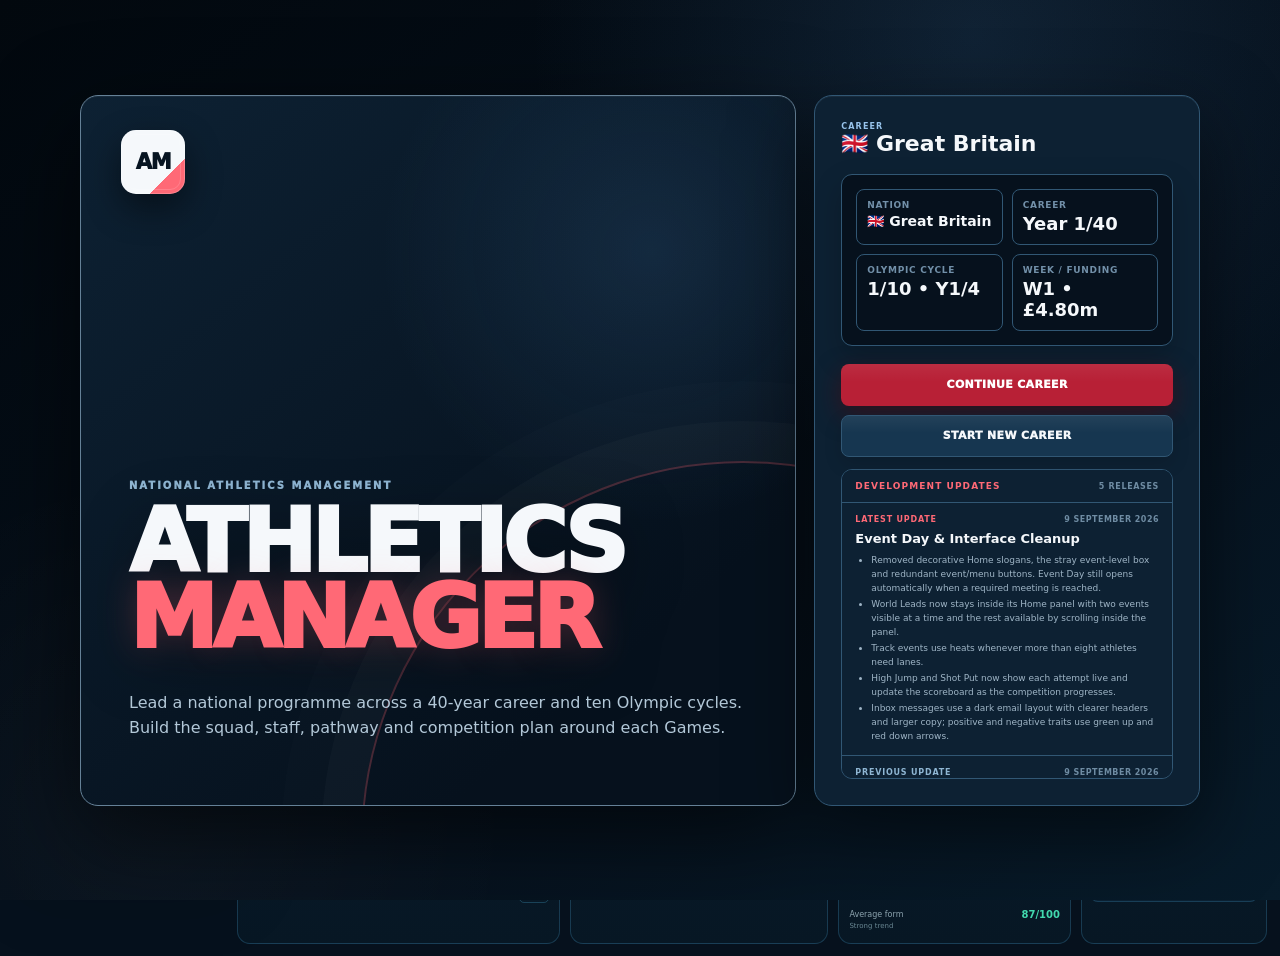
==== index.html @ cb7bca75 "Polish field events and modernise Summit Event Day" ====
<!doctype html>
<html lang="en">
<head>
<meta charset="utf-8">
<meta name="viewport" content="width=device-width,initial-scale=1,viewport-fit=cover">
<meta name="theme-color" content="#06111d">
<title>Athletics Manager</title>
<meta name="application-name" content="Athletics Manager">
<meta name="apple-mobile-web-app-title" content="Athletics Manager">
<meta name="description" content="Athletics Manager — lead a national athletics programme across a 40-year career and ten Olympic cycles.">
<link rel="stylesheet" href="styles/game.css?v=20260908-architecture2">
<link rel="stylesheet" href="styles/event-2d.css?v=20260908-sprint10">
<link rel="stylesheet" href="styles/event-2d-refinement.css?v=20260909-refine1">
<link rel="stylesheet" href="styles/polish.css?v=20260909-polish1">
<link rel="stylesheet" href="styles/premium-profiles.css?v=20260909-premium-profile1">
<link rel="stylesheet" href="styles/athlete-profile-flow-fix.css?v=20260909-athlete-flow2">
<link rel="stylesheet" href="styles/template-scenes.css?v=20260909-template-scenes1">
<link rel="stylesheet" href="styles/flow-stability-batch.css?v=20260909-flow-stability1">
<link rel="stylesheet" href="styles/live-event-cleanup.css?v=20260909-cleanup2">
<link rel="stylesheet" href="styles/pretest-polish.css?v=20260909-pretest1">
<link rel="stylesheet" href="styles/pretest-feedback.css?v=20260909-pretest1">
<link rel="stylesheet" href="styles/event-day-reliability.css?v=20260909-reliability1">
<link rel="stylesheet" href="styles/consolidation-v3.css?v=20260909-consolidation3">
</head>
<body>
<div id="startup" class="startup">
  <div class="menu-wrap">
    <section class="menu-hero"><div class="brand-mark">AM</div><div class="menu-kicker">National Athletics Management</div><div class="menu-title">ATHLETICS <span>MANAGER</span></div><p class="menu-desc">Lead a national programme across a 40-year career and ten Olympic cycles. Build the squad, staff, pathway and competition plan around each Games.</p></section>
    <aside class="menu-side"><div><div class="page-kicker">Career</div><h2 id="careerTitle">Choose a Nation</h2><div id="saveCard" class="save-card"></div></div><div><div class="menu-actions"><button id="continueBtn" class="btn primary">CONTINUE CAREER</button><button id="newBtn" class="btn secondary">START NEW CAREER</button></div><div id="latestUpdatePanel" class="latest-update"></div></div></aside>
  </div>
</div>
<div id="nationModal" class="nation-modal hidden">
 <div class="nation-dialog">
  <div class="nation-head"><div class="page-kicker">New Career</div><h2>Choose Your Nation</h2><p>Each nation begins with its own athletics culture, resources and board pressure. You can reshape that identity over a long career; your first contract covers one four-year Olympic cycle.</p></div>
  <div id="nationGrid" class="nation-grid"></div>
  <div class="nation-actions"><div id="nationSelected" class="nation-selected">Select a national programme to continue.</div><button id="beginCareerBtn" class="btn primary" disabled>REVIEW JOB OFFER</button><button id="cancelNationBtn" class="btn ghost">CANCEL</button></div>
 </div>
</div>
<aside class="rail"><div class="rail-brand"><small id="railNation">National Programme</small><strong>ATHLETICS<br>MANAGER</strong></div><nav class="rail-nav" id="railNav"><button data-view="home" class="on">Home <span id="homeBadge"></span></button><button data-view="inbox">Inbox <span id="mailBadge" class="badge hidden">0</span></button><button data-view="squad">Squad</button><button data-view="pool">National Pool</button><button data-view="calendar">Calendar</button><button data-view="training">Training</button><button data-view="scouting">Scouting</button><button data-view="league">Summit Series</button><button data-view="rankings">Rankings</button><button data-view="olympics">Qualification</button><button id="myProfileShortcut" type="button">My Profile</button><button data-view="staff">Staff</button><button data-view="finance">Finance</button><button data-view="news">World News <span id="newsBadge" class="badge hidden">0</span></button></nav><div class="rail-spacer"></div><button id="menuBtn" class="rail-menu">MAIN MENU</button></aside>
<main class="main"><header class="topbar"><div><div id="pageKicker" class="page-kicker">National Programme</div><div id="pageTitle" class="page-title">Performance Centre</div></div><div class="top-right"><span class="pill"><span class="save-dot"></span>AUTOSAVED</span><span id="yearPill" class="pill">YEAR 1</span><span id="weekPill" class="pill">WEEK 1</span><button id="advanceTop" class="btn primary">ADVANCE WEEK</button></div></header><div class="people-finder" id="peopleFinder"><label><input id="peopleSearch" type="search" placeholder="Search athletes, coaches or your profile…" aria-label="Search people" aria-controls="peopleResults" aria-expanded="false" autocomplete="off"></label><div id="peopleResults" class="people-results" hidden aria-label="People search results"></div></div><div class="content"><section id="home" class="view on"></section><section id="squad" class="view"></section><section id="pool" class="view"></section><section id="league" class="view"></section><section id="inbox" class="view"></section><section id="news" class="view"></section><section id="calendar" class="view"></section><section id="training" class="view"></section><section id="activities" class="view"></section><section id="scouting" class="view"></section><section id="staff" class="view"></section><section id="finance" class="view"></section><section id="competition" class="view"></section><section id="rankings" class="view"></section><section id="olympics" class="view"></section></div></main>
<nav class="bottom-nav" id="bottomNav"><button data-view="home" class="on">HOME</button><button data-view="inbox">INBOX</button><button data-view="squad">SQUAD</button><button data-view="calendar">CALENDAR</button><button id="mobileMoreBtn" type="button" aria-expanded="false" aria-controls="mobileNavDrawer">MORE</button></nav><div id="mobileNavDrawer" class="mobile-nav-drawer" hidden><div class="mobile-nav-sheet"><div class="mobile-nav-head"><div><small>ATHLETICS MANAGER</small><strong>More</strong></div><button id="mobileNavClose" type="button" aria-label="Close menu">×</button></div><div class="mobile-nav-grid"><button data-mobile-view="pool">National Pool</button><button data-mobile-view="training">Training</button><button data-mobile-view="scouting">Scouting</button><button data-mobile-view="league">Summit Series</button><button data-mobile-view="rankings">Rankings</button><button data-mobile-view="olympics">Qualification</button><button id="mobileMyProfile" type="button">My Profile</button><button data-mobile-view="staff">Staff</button><button data-mobile-view="finance">Finance</button><button data-mobile-view="news">World News</button></div><button id="mobileMainMenu" class="mobile-main-menu" type="button">MAIN MENU</button></div></div>
<div id="toast" class="toast"></div><dialog id="firstDay" aria-label="Your first day as Performance Director"></dialog><dialog id="homeReport" aria-labelledby="homeReportTitle"></dialog><dialog id="athleteProfile" aria-labelledby="profileName"></dialog><dialog id="managementProfile" aria-labelledby="managementName"></dialog>
<script src="scripts/game.js?v=20260908-architecture2"></script>
<script src="scripts/event-2d.js?v=20260908-sprint10"></script>
<script src="scripts/sprint-expansion.js?v=20260908-update10"></script>
<script src="scripts/event-2d-refinement.js?v=20260909-refine1"></script>
<script src="scripts/endurance-expansion.js?v=20260909-update11"></script>
<script src="scripts/endurance-race-refinement.js?v=20260909-endurance-race1"></script>
<script src="scripts/track-race-overhaul-v3.js?v=20260909-track-overhaul3"></script>
<script src="scripts/track-race-overhaul-v4.js?v=20260909-track-overhaul4"></script>
<script src="scripts/event-ai-realism.js?v=20260909-event-ai1"></script>
<script src="scripts/event-ai-display.js?v=20260909-event-ai-display1"></script>
<script src="scripts/universal-live-scoreboard-v3.js?v=20260909-universal-score3"></script>
<script src="scripts/polish.js?v=20260909-polish1"></script>
<script src="scripts/first-15-refinement.js?v=20260909-first15r1"></script>
<script src="scripts/squad-screen-tidy.js?v=20260909-squad-tidy3"></script>
<script src="scripts/update-panel-tidy.js?v=20260909-five-releases"></script>
<script src="scripts/scoreboard-instance-ownership.js?v=20260909-scoreboard-owner2"></script>
<script src="scripts/update-panel-ordering.js?v=20260909-event-audit1"></script>
<script src="scripts/premium-profiles.js?v=20260909-premium-profile1"></script>
<script src="scripts/athlete-profile-flow-fix.js?v=20260909-athlete-flow4"></script>
<script src="scripts/template-scenes.js?v=20260909-template-scenes1"></script>
<script src="scripts/flow-stability-batch.js?v=20260909-flow-stability1"></script>
<script src="scripts/ui-cleanup.js?v=20260909-cleanup2"></script>
<script src="scripts/track-event-repair.js?v=20260909-cleanup2"></script>
<script src="scripts/feedback-config.js?v=20260909-pretest1"></script>
<script src="scripts/pretest-editorial.js?v=20260909-pretest1"></script>
<script src="scripts/pretest-feedback.js?v=20260909-pretest1"></script>
<script src="scripts/selection-summit-reliability.js?v=20260909-reliability2"></script>
<script src="scripts/summit-event-unified.js?v=20260909-consolidation4"></script>
<script src="scripts/qualification-compact-v2.js?v=20260909-consolidation3"></script>
<script src="scripts/event-flow-v3.js?v=20260909-consolidation3"></script>
<script src="scripts/field-dot-playback.js?v=20260909-consolidation4"></script>
<script src="scripts/field-scoreboard-authority.js?v=20260909-consolidation4"></script>
<script src="scripts/progression-selection-hotfix.js?v=20260909-hotfix1"></script>
</body></html>
---- styles/game.css ----
:root{--bg:#06111d;--bg2:#081927;--rail:#050d16;--panel:#0d2133;--panel2:#102a41;--panel3:#163650;--line:#244059;--line2:#315774;--text:#f5f8fb;--muted:#8da6bb;--blue:#44aaff;--red:#ef3340;--green:#35c58a;--amber:#f2bd4b;--danger:#ef6d75;--r:10px;--shadow:0 12px 30px #0004}
*{box-sizing:border-box}html,body{margin:0;min-height:100%;background:radial-gradient(circle at 84% -10%,#1e6ca933,transparent 33%),linear-gradient(145deg,#050e17,#071725 55%,#081c2d);color:var(--text);font-family:Inter,ui-sans-serif,system-ui,-apple-system,BlinkMacSystemFont,"Segoe UI",sans-serif}button,select{font:inherit}.hidden{display:none!important}.view{display:none}.view.on{display:block}.muted{color:var(--muted)}.mono{font-variant-numeric:tabular-nums}.click{cursor:pointer}
/* startup */
.startup{position:fixed;inset:0;z-index:300;display:grid;place-items:center;padding:22px;background:radial-gradient(circle at 80% 0,#2187c92f,transparent 34%),radial-gradient(circle at 10% 100%,#ef33401e,transparent 30%),linear-gradient(145deg,#030a11,#071523 58%,#0a2236);overflow:auto}.startup.hidden{display:none}.menu-wrap{width:min(1120px,100%);display:grid;grid-template-columns:1.3fr .7fr;gap:18px}.menu-hero,.menu-side{border:1px solid #ffffff15;border-radius:18px;box-shadow:0 30px 80px #0008}.menu-hero{min-height:600px;padding:48px;display:flex;flex-direction:column;justify-content:flex-end;position:relative;overflow:hidden;background:linear-gradient(140deg,#0d2b46e8,#071522f5),repeating-linear-gradient(90deg,transparent 0 84px,#ffffff06 85px 86px)}.menu-hero:after{content:"";position:absolute;width:760px;height:760px;border:2px solid #ef33403f;border-radius:50%;right:-330px;bottom:-420px;box-shadow:0 0 0 40px #ffffff07,0 0 0 80px #ffffff04}.brand-mark{position:absolute;top:34px;left:40px;width:64px;height:64px;border-radius:15px;background:linear-gradient(135deg,#f5f8fb 0 72%,#ef3340 72% 100%);color:#071421;display:grid;place-items:center;font-weight:1000;font-size:21px;letter-spacing:-.06em;box-shadow:0 10px 30px #0005,0 0 0 1px #ffffff26 inset}.menu-kicker{position:relative;z-index:1;font-size:10px;letter-spacing:.2em;text-transform:uppercase;font-weight:950;color:#8fb6d3}.menu-title{position:relative;z-index:1;font-size:clamp(50px,7vw,88px);line-height:.86;letter-spacing:-.05em;font-weight:1000;margin:13px 0 18px;max-width:700px}.menu-title span{color:var(--red)}.menu-desc{position:relative;z-index:1;max-width:650px;color:#b3c8d8;line-height:1.6;font-size:16px}.menu-side{background:linear-gradient(180deg,#10283e,#081927);padding:26px;display:flex;flex-direction:column;justify-content:space-between}.menu-side h2{margin:0;font-size:22px}.save-card{margin:18px 0;border:1px solid var(--line);border-radius:11px;background:#071723;padding:14px}.save-grid{display:grid;grid-template-columns:repeat(2,1fr);gap:9px}.save-stat{background:#0b2031;border:1px solid #1c384f;border-radius:8px;padding:10px}.save-stat small{display:block;color:#7290a9;font-size:9px;text-transform:uppercase;letter-spacing:.08em;font-weight:900}.save-stat strong{font-size:18px;display:block;margin-top:3px}.menu-actions{display:grid;gap:9px}.latest-update{margin-top:12px;border:1px solid #2a4963;border-radius:11px;background:linear-gradient(180deg,#0b2031,#071723);padding:0;max-height:310px;overflow:auto}.latest-update::-webkit-scrollbar{width:6px}.latest-update::-webkit-scrollbar-thumb{background:#315774;border-radius:99px}.update-panel-title{position:sticky;top:0;z-index:2;display:flex;align-items:center;justify-content:space-between;gap:10px;padding:11px 13px;background:#0b2031f5;border-bottom:1px solid #244059;backdrop-filter:blur(10px)}.update-panel-title strong{font-size:9px;letter-spacing:.12em;text-transform:uppercase;color:#7bc7ff}.update-panel-title span{font-size:8px;color:#6f8ca3;font-weight:900;text-transform:uppercase;letter-spacing:.08em}.update-entry{padding:12px 13px;border-bottom:1px solid #1c384f}.update-entry:last-child{border-bottom:0}.latest-update-head{display:flex;align-items:center;justify-content:space-between;gap:10px;margin-bottom:7px}.latest-update-head strong{font-size:8px;letter-spacing:.1em;text-transform:uppercase;color:#8fb6d3}.latest-update-head span{font-size:8px;color:#6f8ca3;font-weight:900;text-transform:uppercase;letter-spacing:.06em}.update-entry.latest{background:linear-gradient(180deg,#102b41,#0a1e2e)}.update-entry.latest .latest-update-head strong{color:#7bc7ff}.update-entry h3{font-size:13px;margin:0 0 7px;line-height:1.25}.update-entry ul{margin:0;padding-left:16px;color:#9fb5c6;font-size:9px;line-height:1.55}.update-entry li+li{margin-top:2px}.menu-foot{font-size:9px;letter-spacing:.14em;text-transform:uppercase;color:#67869f;margin-top:15px}

/* nation selection */
.nation-modal{position:fixed;inset:0;z-index:420;display:grid;place-items:center;padding:18px;background:#020912e8;backdrop-filter:blur(14px)}.nation-modal.hidden{display:none}.nation-dialog{width:min(920px,100%);max-height:min(760px,calc(100vh - 28px));overflow:auto;border:1px solid #2a4963;border-radius:16px;background:linear-gradient(180deg,#10283e,#081927);box-shadow:0 30px 90px #000b}.nation-head{padding:20px 22px 15px;border-bottom:1px solid var(--line)}.nation-head .page-kicker{color:#6cb9f0}.nation-head h2{margin:5px 0 5px;font-size:28px}.nation-head p{margin:0;color:#91aabd;font-size:11px;line-height:1.5}.nation-grid{display:grid;grid-template-columns:repeat(2,1fr);gap:9px;padding:14px}.nation-card{position:relative;border:1px solid #28475f;background:#0a1e2e;color:#eef6fb;border-radius:11px;padding:15px;text-align:left;cursor:pointer;min-height:150px}.nation-card:hover{background:#102b41;border-color:#3c7196}.nation-card.on{background:#123b58;border-color:#5bb7f3;box-shadow:inset 0 0 0 1px #5bb7f366}.nation-card .flag{font-size:27px}.nation-card h3{margin:7px 0 3px;font-size:17px}.nation-card p{margin:0;color:#8fa9bc;font-size:9px;line-height:1.5}.nation-card .nation-meta{display:flex;gap:6px;flex-wrap:wrap;margin-top:10px}.nation-card .nation-meta span{border:1px solid #2b4b65;background:#071824;border-radius:5px;padding:4px 6px;color:#9cb5c7;font-size:7px;font-weight:900;letter-spacing:.06em;text-transform:uppercase}.nation-card.on:after{content:'SELECTED';position:absolute;right:12px;top:12px;color:#8dd3ff;font-size:7px;font-weight:1000;letter-spacing:.1em}.nation-actions{padding:0 14px 14px;display:grid;grid-template-columns:1fr auto;gap:8px}.nation-selected{display:flex;align-items:center;padding:0 10px;color:#89a5b9;font-size:9px}.nation-selected strong{color:#fff;margin-left:5px}.nation-actions .btn{min-width:180px}@media(max-width:620px){.nation-dialog{max-height:calc(100vh - 14px)}.nation-grid{grid-template-columns:1fr}.nation-card{min-height:126px}.nation-actions{grid-template-columns:1fr}.nation-actions .btn{width:100%}.nation-selected{min-height:34px;padding:0 2px}}

/* shell */
.rail{position:fixed;inset:0 auto 0 0;width:224px;background:linear-gradient(180deg,#040c14,#071522);border-right:1px solid #1b3247;z-index:90;padding:max(18px,env(safe-area-inset-top)) 12px 14px;display:flex;flex-direction:column}.rail-brand{padding:8px 10px 18px}.rail-brand small{display:block;color:#67849d;font-size:9px;letter-spacing:.16em;text-transform:uppercase;font-weight:900}.rail-brand strong{display:block;font-size:19px;line-height:1.05;margin-top:4px}.rail-nav{display:grid;gap:3px;overflow:auto}.rail-nav button{border:0;background:transparent;color:#8ba4b9;min-height:42px;border-radius:8px;padding:0 12px;text-align:left;font-size:12px;font-weight:850;cursor:pointer;display:flex;align-items:center;justify-content:space-between}.rail-nav button:hover{background:#ffffff08;color:#fff}.rail-nav button.on{background:#153653;color:#fff;box-shadow:inset 3px 0 0 var(--blue)}.badge{min-width:20px;height:20px;border-radius:7px;background:var(--red);display:grid;place-items:center;padding:0 5px;font-size:9px;color:#fff}.rail-spacer{flex:1}.rail-menu{border:1px solid var(--line);background:#0d2235;color:#dce8f3;border-radius:8px;min-height:40px;font-size:10px;font-weight:900;cursor:pointer}.main{margin-left:224px;min-height:100vh}.topbar{height:62px;position:sticky;top:0;z-index:70;background:#071420e9;backdrop-filter:blur(16px);border-bottom:1px solid #1b3449;display:flex;align-items:center;justify-content:space-between;padding:0 20px}.page-kicker{font-size:8px;letter-spacing:.14em;text-transform:uppercase;color:#66849d;font-weight:900}.page-title{font-size:20px;font-weight:950;margin-top:3px}.top-right{display:flex;align-items:center;gap:6px}.pill{border:1px solid var(--line);background:#0c2031;color:#a9c0d2;border-radius:7px;padding:6px 9px;font-size:9px;font-weight:900}.pill.live{background:#341b24;border-color:#62303b;color:#ffdae0}.save-dot{display:inline-block;width:7px;height:7px;border-radius:50%;background:var(--green);margin-right:5px}.content{width:min(1380px,calc(100% - 26px));margin:0 auto;padding:14px 0 38px}
/* components */
.panel{background:linear-gradient(180deg,#10263a,#0b1d2c);border:1px solid #213b52;border-radius:var(--r);overflow:hidden;box-shadow:0 9px 24px #0002}.panel-h{min-height:42px;padding:0 13px;display:flex;align-items:center;justify-content:space-between;border-bottom:1px solid var(--line);background:#0c2031}.panel-h strong{font-size:10px;letter-spacing:.1em;text-transform:uppercase}.panel-h span{font-size:9px;color:var(--muted);font-weight:900}.panel-body{padding:13px}.btn{border:0;border-radius:8px;min-height:42px;padding:0 15px;color:white;font-size:11px;font-weight:950;letter-spacing:.03em;cursor:pointer}.btn:disabled{opacity:.35;cursor:not-allowed}.btn.primary{background:linear-gradient(180deg,#f04b57,#d92232)}.btn.secondary{background:#17466f;border:1px solid #2b6594}.btn.ghost{background:#12293c;border:1px solid var(--line);color:#bfd0de}.btn.good{background:#176542;border:1px solid #2b9166}.btn.warn{background:#654819;border:1px solid #8a6727}.btn.danger{background:#4a222b;border:1px solid #72323d}.status{display:inline-flex;align-items:center;border-radius:6px;padding:5px 8px;font-size:8px;letter-spacing:.09em;text-transform:uppercase;font-weight:950;background:#16324a;color:#aac7dc}.status.good{background:#153b2c;color:#8fe1b9}.status.warn{background:#4b3a19;color:#f5d585}.status.live{background:#51202a;color:#ffd8dd}.status.bad{background:#4d2025;color:#ffb3bb}.section-head{display:flex;align-items:end;justify-content:space-between;gap:10px;margin:2px 0 10px}.section-head h2{font-size:22px;margin:0}.section-head p{font-size:11px;color:var(--muted);margin:4px 0 0}.metric{padding:10px 11px;background:#081927;border:1px solid #1f394f;border-radius:8px}.metric small{display:block;color:#708da5;font-size:8px;letter-spacing:.08em;text-transform:uppercase;font-weight:900}.metric strong{display:block;font-size:22px;margin-top:3px}.table-wrap{overflow:auto}.table{width:100%;border-collapse:collapse;min-width:640px}.table th{text-align:left;height:33px;padding:0 10px;color:#6e879c;font-size:8px;text-transform:uppercase;letter-spacing:.08em;border-bottom:1px solid var(--line)}.table td{height:47px;padding:0 10px;border-bottom:1px solid #1c3347;font-size:11px}.table tbody tr:last-child td{border-bottom:0}.table tbody tr.clickable{cursor:pointer}.table tbody tr.clickable:hover{background:#ffffff05}.num{text-align:right!important}.score{font-size:15px;font-weight:950}.bar{height:5px;background:#06121c;border-radius:99px;overflow:hidden;margin-top:4px}.bar i{display:block;height:100%;background:linear-gradient(90deg,#2f81bd,#48b5ff)}.bar.green i{background:linear-gradient(90deg,#27845e,#3bd093)}.bar.red i{background:linear-gradient(90deg,#b82e3e,#f0525f)}.grid2{display:grid;grid-template-columns:1fr 1fr;gap:10px}.grid3{display:grid;grid-template-columns:repeat(3,1fr);gap:10px}.grid4{display:grid;grid-template-columns:repeat(4,1fr);gap:9px}.stack{display:grid;gap:10px}.sep{border-top:1px solid var(--line);margin:12px 0}.toast{position:fixed;z-index:500;left:50%;bottom:max(24px,env(safe-area-inset-bottom));transform:translateX(-50%) translateY(16px);opacity:0;background:#eff6fb;color:#071420;border-radius:9px;padding:11px 15px;font-size:11px;font-weight:900;box-shadow:0 18px 50px #0008;transition:.2s;pointer-events:none}.toast.on{opacity:1;transform:translateX(-50%) translateY(0)}
/* home */
.home-grid{display:grid;grid-template-columns:minmax(0,1.52fr) minmax(300px,.7fr);grid-template-areas:'hero side' 'lower side';gap:10px;min-height:calc(100vh - 96px)}.home-hero{grid-area:hero}.hero-event{display:grid;grid-template-columns:1fr auto;align-items:center;min-height:235px;padding:22px;background:radial-gradient(circle at 92% 12%,#258bcf30,transparent 38%),linear-gradient(135deg,#143754,#0c2031);cursor:pointer}.hero-event .type{font-size:9px;letter-spacing:.17em;text-transform:uppercase;color:#58b6ff;font-weight:950}.hero-event h1{font-size:clamp(30px,4.2vw,53px);line-height:.92;margin:8px 0;letter-spacing:-.04em}.hero-event p{margin:0;color:#a6bccd;font-size:11px}.hero-week{width:94px;height:94px;border:1px solid #2a4b66;background:#071724;border-radius:12px;display:grid;place-items:center;text-align:center}.hero-week strong{font-size:36px;line-height:1}.hero-week span{font-size:8px;color:#7896ae;letter-spacing:.13em;font-weight:900}.hero-strip{display:grid;grid-template-columns:repeat(4,1fr);border-top:1px solid var(--line)}.hero-strip button{border:0;border-right:1px solid var(--line);background:#091a29;color:#fff;text-align:left;padding:10px;cursor:pointer}.hero-strip button:last-child{border-right:0}.hero-strip small{display:block;color:#6d879d;font-size:8px;text-transform:uppercase;letter-spacing:.08em}.hero-strip strong{display:block;font-size:17px;margin-top:2px}.home-side{grid-area:side;display:grid;grid-template-rows:auto auto 1fr;gap:10px}.mail-preview button{display:block;width:100%;border:0;background:transparent;color:#fff;text-align:left;padding:11px 12px;border-bottom:1px solid #1d354a;cursor:pointer}.mail-preview button:last-child{border-bottom:0}.mail-preview small{display:block;color:#6f8aa1;font-size:8px;margin-bottom:3px}.mail-preview strong{font-size:11px}.brief-list{display:grid;gap:8px}.brief-row{display:grid;grid-template-columns:auto 1fr auto;gap:8px;align-items:center;padding-bottom:8px;border-bottom:1px solid #1b3348}.brief-row:last-child{border-bottom:0}.home-lower{grid-area:lower;display:grid;grid-template-columns:1fr 1fr;gap:10px}
/* squad */

.squad-toolbar{display:flex;align-items:center;justify-content:space-between;gap:10px;margin:0 0 10px}.squad-tabs{display:flex;gap:6px;flex-wrap:wrap}.squad-tabs button{border:1px solid #28455d;background:#0c2234;color:#a8bfd0;border-radius:7px;padding:8px 11px;font-size:8px;font-weight:900;cursor:pointer}.squad-tabs button.on{background:#17466f;color:white;border-color:#2b6999}.squad-slots{font-size:9px;color:#9ab2c5;font-weight:900}.squad-balance{display:grid;grid-template-columns:repeat(6,1fr);gap:6px;margin:0 0 10px}.squad-balance .metric{padding:8px}.squad-balance .metric strong{font-size:15px}.pool-note{padding:10px 12px;background:#0a1d2d;border:1px solid #24435b;border-radius:8px;color:#91aabd;font-size:9px;line-height:1.5;margin-bottom:10px}.pool-source{display:inline-flex;margin-left:6px;border-radius:5px;padding:3px 5px;background:#12344d;color:#88bfe6;font-size:7px;font-weight:900;text-transform:uppercase;letter-spacing:.06em}
.squad-layout{display:grid;grid-template-columns:minmax(0,1.5fr) minmax(290px,.58fr);gap:10px}.ath-name strong{display:block}.ath-name small{display:block;color:#6f899f;font-size:8px;margin-top:2px}.ath-detail{min-height:470px}.ath-hero{padding:18px;background:radial-gradient(circle at 85% 20%,#2a8ece28,transparent 35%),linear-gradient(135deg,#12334e,#0c1d2d)}.ath-avatar{width:58px;height:58px;border-radius:14px;background:#071724;border:1px solid #2a4962;display:grid;place-items:center;font-size:28px}.ath-hero h2{margin:10px 0 2px;font-size:25px}.ath-hero p{margin:0;color:#91aabd;font-size:10px}.detail-grid{display:grid;grid-template-columns:repeat(2,1fr);gap:8px;padding:12px}.detail-note{padding:0 12px 13px;color:#8ea6b9;font-size:10px;line-height:1.55}
/* inbox */
.inbox-layout{display:grid;grid-template-columns:300px 1fr;gap:10px;min-height:calc(100vh - 105px)}.mail-list{background:#0b1d2c;border:1px solid #213a50;border-radius:10px;overflow:hidden}.mailitem{width:100%;border:0;border-bottom:1px solid #1d354a;background:transparent;color:#fff;text-align:left;padding:13px;cursor:pointer}.mailitem.unread{background:#112d45}.mailitem.on{box-shadow:inset 3px 0 0 var(--blue)}.mailitem .from{font-size:8px;color:#6f8ba3;text-transform:uppercase;letter-spacing:.08em;font-weight:900}.mailitem .subject{font-size:11px;font-weight:850;margin-top:4px}.reader{min-height:500px}.reader-head{padding:18px;border-bottom:1px solid var(--line);background:#0d2235}.reader-head small{color:#7390a8;font-size:8px;text-transform:uppercase;letter-spacing:.08em}.reader-head h2{font-size:25px;margin:6px 0 0}.reader-body{padding:18px;line-height:1.6;color:#b9cbd9;font-size:11px}.reader-actions{padding:13px 18px;border-top:1px solid var(--line);display:flex;gap:8px;flex-wrap:wrap}
.contract-doc{margin-top:14px;border:1px solid #31536d;border-radius:12px;overflow:hidden;background:linear-gradient(180deg,#0d2539,#091a29)}.contract-top{padding:18px;background:linear-gradient(135deg,#153d5c,#0b2234);border-bottom:1px solid #31536d}.contract-top small{display:block;color:#78a8cb;font-size:8px;letter-spacing:.14em;text-transform:uppercase;font-weight:950}.contract-top h3{font-size:24px;margin:5px 0 0}.contract-grid{display:grid;grid-template-columns:repeat(2,1fr);gap:8px;padding:14px}.contract-line{border:1px solid #24445d;background:#081927;border-radius:8px;padding:10px}.contract-line small{display:block;color:#6f8ca3;font-size:7px;letter-spacing:.09em;text-transform:uppercase;font-weight:900}.contract-line strong{display:block;color:#eef7fc;font-size:12px;margin-top:4px}.contract-mandate{margin:0 14px 14px;padding:12px;border-left:3px solid var(--red);background:#101f2b;color:#b9cedc;font-size:10px;line-height:1.6}.contract-sign{padding:14px;border-top:1px solid #28465e;display:grid;grid-template-columns:1fr auto;gap:12px;align-items:center}.contract-sign .signature{font-size:12px;color:#dce9f2}.contract-sign .signature small{display:block;color:#6f8da5;font-size:8px;margin-top:3px}.signed-stamp{display:inline-flex;align-items:center;gap:6px;border:1px solid #2f8f69;background:#143b2c;color:#94e1bd;border-radius:7px;padding:7px 9px;font-size:8px;font-weight:950;letter-spacing:.09em;text-transform:uppercase}.mail-section{margin:12px 0;border:1px solid #24435a;background:#091b2a;border-radius:9px;padding:12px}.mail-section h3{margin:0 0 6px;color:#eef7fc;font-size:13px}.mail-section p{margin:0;color:#a9c0d1}.first30{grid-column:1/-1}.task-list{display:grid;grid-template-columns:repeat(5,1fr);gap:7px}.task{border:1px solid #233f55;background:#081927;border-radius:8px;padding:9px;min-height:70px}.task.done{background:#103328;border-color:#275f49}.task .tick{width:20px;height:20px;border-radius:50%;display:grid;place-items:center;background:#173247;color:#7f9aae;font-size:10px;font-weight:1000;margin-bottom:7px}.task.done .tick{background:#1f6b4d;color:#b8f1d3}.task strong{font-size:9px;display:block;line-height:1.3}.task small{display:block;color:#6f8ba0;font-size:7px;margin-top:4px;line-height:1.35}.appointment-lock{margin:10px 0;padding:10px 12px;border:1px solid #6a4b1d;background:#3b2d16;border-radius:8px;color:#f6d994;font-size:9px;line-height:1.5}
.selection-box{margin-top:16px;border:1px solid #2a455e;border-radius:9px;overflow:hidden}.selection-title{background:#0c2031;padding:9px 11px;font-size:8px;letter-spacing:.09em;text-transform:uppercase;font-weight:900}.selection-row{display:grid;grid-template-columns:1.2fr .6fr .6fr auto;gap:8px;align-items:center;padding:9px 10px;border-top:1px solid #1d3549}.select-toggle{border:1px solid #31536d;background:#10283b;color:#b9cedd;border-radius:6px;height:31px;padding:0 10px;font-size:8px;font-weight:900;cursor:pointer}.select-toggle.on{background:#1d6045;border-color:#2f926b;color:white}
/* calendar */
.calendar-layout{display:grid;grid-template-columns:1fr 320px;gap:10px}.calendar-list{display:grid}.calendar-event{display:grid;grid-template-columns:72px 1fr auto;gap:12px;align-items:center;min-height:78px;padding:0 13px;border-bottom:1px solid #1d354a;cursor:pointer}.calendar-event:last-child{border-bottom:0}.calendar-event:hover{background:#ffffff04}.calendar-event.current{background:#122f48;box-shadow:inset 3px 0 0 var(--red)}.calendar-event.complete{opacity:.72}.cal-week{font-size:20px;font-weight:950}.cal-week small{display:block;font-size:8px;color:#708ca4;letter-spacing:.08em;margin-top:2px}.calendar-event h3{margin:0 0 3px;font-size:13px}.calendar-event p{margin:0;color:#7994a9;font-size:9px}.action-box{padding:14px}.action-big{font-size:34px;font-weight:1000;line-height:1}.action-big small{display:block;color:#718da4;font-size:8px;text-transform:uppercase;letter-spacing:.1em;margin-top:4px}.action-note{color:#93aabd;font-size:10px;line-height:1.55;margin:12px 0}
/* training */
.training-grid{display:grid;grid-template-columns:1.05fr .95fr;gap:10px}.focus-grid{display:grid;grid-template-columns:repeat(2,1fr);gap:8px}.focus-card{border:1px solid #27445d;background:#0a1d2d;border-radius:8px;color:#dce8f1;text-align:left;padding:12px;cursor:pointer}.focus-card.on{border-color:#4e9dd2;background:#123a57;box-shadow:inset 0 0 0 1px #2f6c98}.focus-card strong{display:block;font-size:12px}.focus-card small{display:block;color:#7e99ae;font-size:9px;margin-top:3px;line-height:1.4}.program-row{display:grid;grid-template-columns:1fr auto;gap:10px;align-items:center;padding:10px 0;border-bottom:1px solid #1c3449}.program-row:last-child{border-bottom:0}
/* scouting + staff */
.prospect-grid{display:grid;grid-template-columns:repeat(3,1fr);gap:9px}.prospect{border:1px solid #27445c;background:#0a1d2c;border-radius:9px;padding:12px}.prospect h3{margin:4px 0 4px;font-size:14px}.prospect p{margin:0;color:#7d98ad;font-size:9px;line-height:1.45}.prospect .stats{display:grid;grid-template-columns:repeat(2,1fr);gap:6px;margin:10px 0}.staff-grid{display:grid;grid-template-columns:1fr 1fr;gap:9px}.staff-card{border:1px solid #27435b;background:#0a1d2d;border-radius:9px;padding:12px}.staff-card h3{margin:0;font-size:13px}.staff-card p{color:#7e98ad;font-size:9px;line-height:1.45;min-height:38px}.staff-level{font-size:21px;font-weight:1000;margin:8px 0}
/* competition */
.comp-layout{display:grid;grid-template-columns:minmax(0,1.36fr) minmax(300px,.64fr);gap:10px}.event-banner{padding:18px;background:radial-gradient(circle at 90% 15%,#2f92d72f,transparent 38%),linear-gradient(135deg,#133653,#0b1f30)}.event-banner small{color:#63b8f6;font-size:8px;letter-spacing:.12em;text-transform:uppercase;font-weight:900}.event-banner h2{margin:5px 0;font-size:31px}.event-banner p{margin:0;color:#94acbe;font-size:10px}.discipline-tabs{display:flex;gap:6px;flex-wrap:wrap;padding:10px;border-bottom:1px solid var(--line)}.discipline-tabs button{border:1px solid #28455d;background:#0c2234;color:#a8bfd0;border-radius:7px;padding:7px 10px;font-size:8px;font-weight:900;cursor:pointer}.discipline-tabs button.on{background:#17466f;color:white;border-color:#2b6999}.entry-row{display:flex;align-items:center;justify-content:space-between;gap:10px;padding:10px 12px;border-bottom:1px solid #1d3549}.entry-row:last-child{border-bottom:0}.entry-row strong{font-size:11px}.entry-row small{display:block;color:#7893a8;font-size:8px;margin-top:2px}.commentary{min-height:170px;padding:16px;white-space:pre-wrap;color:#d5e2ec;font-size:12px;line-height:1.6;background:#071724;border:1px solid #1e3a50;border-radius:8px}.result-grid{display:grid;grid-template-columns:repeat(3,1fr);gap:8px;margin-bottom:10px}.podium-card{padding:13px;border:1px solid #27445d;background:#0a1e2e;border-radius:9px}.podium-card.first{background:#183b57;border-color:#386b91}.podium-card small{display:block;color:#6f8aa1;font-size:8px}.podium-card strong{display:block;margin-top:3px;font-size:12px}.podium-card span{display:block;color:#dce8f2;font-weight:950;font-size:16px;margin-top:6px}
.event-day{display:grid;gap:10px}.event-day-hero{border:1px solid #28465f;border-radius:12px;overflow:hidden;background:radial-gradient(circle at 90% 10%,#2b9ae63a,transparent 32%),linear-gradient(135deg,#143b5c,#0a1d2d 64%,#091824)}.event-day-head{padding:22px;display:flex;align-items:flex-end;justify-content:space-between;gap:18px}.event-day-head small{display:block;color:#70c3ff;font-size:8px;letter-spacing:.15em;text-transform:uppercase;font-weight:950}.event-day-head h2{font-size:clamp(28px,4vw,44px);line-height:.95;margin:6px 0 8px;letter-spacing:-.035em}.event-day-head p{margin:0;color:#9db6c8;font-size:10px}.event-day-status{text-align:right;min-width:150px}.event-day-status strong{display:block;font-size:28px}.event-day-status span{display:block;color:#89a6bb;font-size:8px;text-transform:uppercase;letter-spacing:.1em;font-weight:900}.event-day-meta{display:grid;grid-template-columns:repeat(4,1fr);gap:1px;background:#203c52;border-top:1px solid #294961}.event-day-meta .metric{border:0;border-radius:0;background:#0a1d2c;padding:12px 14px}.event-progress{height:7px;background:#06131e;overflow:hidden}.event-progress i{display:block;height:100%;background:linear-gradient(90deg,#2d91d3,#55c4ff);transition:.25s}.event-day-intro{display:flex;align-items:center;justify-content:space-between;gap:14px;padding:13px 15px;border:1px solid #223e55;border-radius:10px;background:#0b1f2f}.event-day-intro strong{font-size:11px}.event-day-intro p{margin:3px 0 0;color:#88a3b7;font-size:9px;line-height:1.5}.event-discipline-grid{display:grid;grid-template-columns:repeat(3,minmax(0,1fr));gap:9px}.event-disc-card{border:1px solid #25435a;border-radius:10px;background:linear-gradient(180deg,#10283c,#0a1c2b);padding:13px;min-height:180px;display:flex;flex-direction:column;gap:9px}.event-disc-card.complete{border-color:#2c6a51;background:linear-gradient(180deg,#123529,#0a211a)}.event-disc-card .disc-top{display:flex;align-items:flex-start;justify-content:space-between;gap:8px}.event-disc-card h3{margin:0;font-size:15px}.event-disc-card .disc-entry{color:#8ca7ba;font-size:8px;line-height:1.45;min-height:34px}.event-disc-card .disc-result{padding:8px;border:1px solid #27455d;border-radius:7px;background:#071825}.event-disc-card.complete .disc-result{border-color:#285a46;background:#0a241c}.event-disc-card .disc-result small{display:block;color:#7090a7;font-size:7px;text-transform:uppercase;letter-spacing:.08em}.event-disc-card .disc-result strong{display:block;font-size:11px;margin-top:3px}.event-disc-card .btn{width:100%;margin-top:auto}.event-back{display:flex;align-items:center;justify-content:space-between;gap:10px;padding:9px 10px;border-bottom:1px solid var(--line);background:#081a28}.event-back button{border:1px solid #28475f;background:#0d2a40;color:#dbe8f2;border-radius:7px;padding:7px 10px;font-size:8px;font-weight:950;cursor:pointer}.event-back span{color:#7896ac;font-size:8px;font-weight:900;text-transform:uppercase;letter-spacing:.08em}@media(max-width:760px){.event-day-head{align-items:flex-start;flex-direction:column}.event-day-status{text-align:left}.event-day-meta{grid-template-columns:repeat(2,1fr)}.event-discipline-grid{grid-template-columns:1fr}.event-day-intro{align-items:flex-start;flex-direction:column}}
/* rankings */
.rank-grid{display:grid;grid-template-columns:1fr 330px;gap:10px}.rank-cards{display:grid;grid-template-columns:repeat(3,1fr);gap:9px}.rank-card{padding:13px;border:1px solid #26435c;background:#0a1d2d;border-radius:9px}.rank-card small{color:#6f8aa1;font-size:8px}.rank-card h3{margin:5px 0;font-size:13px}.rank-card strong{font-size:24px}.nation-row{display:grid;grid-template-columns:28px 1fr auto;gap:8px;align-items:center;padding:10px 12px;border-bottom:1px solid #1d3549}.nation-row.gb{background:#102f47}.nation-row:last-child{border-bottom:0}.ranking-selector{padding:12px 13px;display:grid;grid-template-columns:minmax(220px,360px) 1fr;gap:12px;align-items:end}.ranking-selector label{display:grid;gap:6px;color:#7895aa;font-size:8px;font-weight:900;letter-spacing:.09em;text-transform:uppercase}.ranking-selector select{width:100%;min-height:44px;padding:0 38px 0 12px;border:1px solid var(--nation-line,var(--line));border-radius:8px;background:var(--nation-base,#081927);color:var(--text);font-size:11px;font-weight:900;cursor:pointer}.ranking-selector p{margin:0;color:var(--muted);font-size:9px;line-height:1.5}@media(max-width:720px){.ranking-selector{grid-template-columns:1fr;align-items:stretch}.ranking-selector p{display:none}}
/* Olympics */
.olympics-hero{min-height:270px;padding:26px;display:flex;flex-direction:column;justify-content:flex-end;background:radial-gradient(circle at 80% 10%,#ffffff14,transparent 30%),radial-gradient(circle at 20% 0,#ef334025,transparent 28%),linear-gradient(145deg,#102f4b,#071a2a)}.rings{font-size:28px;letter-spacing:8px;color:#dce9f4}.olympics-hero h2{font-size:42px;line-height:.95;margin:12px 0 8px}.medal-strip{display:grid;grid-template-columns:repeat(3,1fr);gap:8px;margin-top:12px}.medal{padding:12px;background:#081a29;border:1px solid #244158;border-radius:9px}.medal strong{font-size:24px}.medal small{display:block;color:#718ca3;font-size:8px;text-transform:uppercase;letter-spacing:.08em}
/* mobile */
.bottom-nav{display:none}@media(max-width:980px){.menu-wrap{grid-template-columns:1fr}.menu-hero{min-height:430px}.rail{width:190px}.main{margin-left:190px}.home-grid,.squad-layout,.calendar-layout,.training-grid,.comp-layout,.rank-grid{grid-template-columns:1fr;grid-template-areas:none}.home-hero,.home-side,.home-lower{grid-area:auto}.home-side{grid-template-rows:auto}.home-lower{grid-template-columns:1fr 1fr}.inbox-layout{grid-template-columns:260px 1fr}.prospect-grid{grid-template-columns:1fr 1fr}}
@media(max-width:720px){.task-list{grid-template-columns:1fr 1fr}.contract-grid{grid-template-columns:1fr}.contract-sign{grid-template-columns:1fr}.startup{padding:10px}.menu-hero{padding:28px;min-height:390px}.menu-side{padding:18px}.rail{display:none}.main{margin-left:0;padding-bottom:72px}.topbar{height:56px;padding:0 12px}.content{width:calc(100% - 16px);padding-top:8px}.top-right .pill:nth-child(1){display:none}.bottom-nav{position:fixed;display:grid;grid-template-columns:repeat(5,1fr);left:0;right:0;bottom:0;z-index:100;background:#071521f5;border-top:1px solid #21394e;padding:6px 5px max(6px,env(safe-area-inset-bottom));backdrop-filter:blur(14px)}.bottom-nav button{border:0;background:transparent;color:#829caf;min-height:44px;border-radius:7px;font-size:8px;font-weight:900}.bottom-nav button.on{background:#143550;color:#fff}.hero-event{min-height:190px;padding:16px}.hero-event h1{font-size:34px}.hero-week{width:74px;height:74px}.hero-week strong{font-size:29px}.hero-strip{grid-template-columns:repeat(2,1fr)}.home-lower{grid-template-columns:1fr}.inbox-layout{grid-template-columns:1fr;min-height:0}.mail-list{max-height:250px;overflow:auto}.grid4{grid-template-columns:repeat(2,1fr)}.grid3{grid-template-columns:1fr}.grid2{grid-template-columns:1fr}.prospect-grid,.staff-grid{grid-template-columns:1fr}.rank-cards{grid-template-columns:1fr}.selection-row{grid-template-columns:1fr auto}.selection-row>span{display:none}.result-grid{grid-template-columns:1fr}.calendar-event{grid-template-columns:58px 1fr}.calendar-event>.status{grid-column:2}.menu-title{font-size:48px}.menu-desc{font-size:13px}}

/* world immersion */
.news-grid{display:grid;grid-template-columns:minmax(0,1.25fr) minmax(300px,.75fr);gap:10px}.news-lead{padding:22px;background:linear-gradient(135deg,#163c5a,#0a1d2d);border-bottom:1px solid var(--line);min-height:210px;display:flex;flex-direction:column;justify-content:flex-end}.news-lead small,.news-card small,.headline-row small{font-size:8px;letter-spacing:.09em;text-transform:uppercase;color:#7ea3bd;font-weight:900}.news-lead h2{font-size:31px;line-height:1.02;margin:7px 0 8px}.news-lead p{margin:0;color:#b1c7d7;font-size:11px;line-height:1.55}.news-list{display:grid}.news-card{border:0;border-bottom:1px solid var(--line);background:transparent;color:inherit;text-align:left;padding:14px;cursor:pointer}.news-card:hover{background:#ffffff05}.news-card.unread{box-shadow:inset 3px 0 0 var(--blue)}.news-card strong{display:block;font-size:13px;line-height:1.25;margin:4px 0}.news-card p{margin:0;color:#8fa9bc;font-size:9px;line-height:1.45}.headline-list{display:grid}.headline-row{display:grid;grid-template-columns:auto 1fr;gap:9px;border:0;border-bottom:1px solid var(--line);background:transparent;color:inherit;text-align:left;padding:10px 12px;cursor:pointer}.headline-row:hover{background:#ffffff05}.headline-dot{width:7px;height:7px;border-radius:50%;margin-top:5px;background:var(--blue)}.headline-dot.breaking{background:var(--red);box-shadow:0 0 0 4px #ef334018}.headline-row strong{display:block;font-size:10px;line-height:1.3;margin-top:2px}.world-leads{display:grid;grid-template-columns:repeat(3,1fr);gap:7px}.lead-card{border:1px solid #24425a;background:#081b2a;border-radius:8px;padding:10px}.lead-card small{display:block;color:#718ea6;font-size:7px;text-transform:uppercase;font-weight:900}.lead-card strong{display:block;margin-top:4px;font-size:16px}.lead-card span{display:block;color:#8ca7ba;font-size:8px;margin-top:3px}.record-flag{display:inline-flex;border-radius:5px;padding:3px 5px;background:#5c4317;color:#ffe09a;font-size:7px;font-weight:1000;letter-spacing:.07em}.news-filter{display:flex;gap:5px;overflow:auto;padding-bottom:8px}.news-filter button{border:1px solid var(--line);background:#0c2031;color:#8ea9bd;border-radius:6px;padding:7px 9px;font-size:8px;font-weight:900;white-space:nowrap;cursor:pointer}.news-filter button.on{background:#17466f;color:#fff;border-color:#3376a8}.world-stat-grid{display:grid;grid-template-columns:repeat(6,1fr);gap:7px}.world-stat{padding:10px;border:1px solid #203d54;background:#081927;border-radius:8px}.world-stat small{display:block;color:#6f8ba2;font-size:7px;text-transform:uppercase;font-weight:900}.world-stat strong{display:block;font-size:17px;margin-top:3px}.world-stat span{display:block;color:#8fa8ba;font-size:7px;margin-top:3px}.world-badge{display:inline-flex;gap:4px;align-items:center;font-size:8px;color:#98b0c2}.article-body{font-size:11px;line-height:1.7;color:#b7cad8}.article-meta{display:flex;gap:6px;flex-wrap:wrap;margin-bottom:12px}.article-meta span{border:1px solid var(--line);border-radius:5px;padding:4px 6px;color:#7998ae;font-size:7px;font-weight:900;text-transform:uppercase}.live-ticker{padding:10px 12px;background:#081722;border-top:1px solid var(--line);font-size:9px;color:#9bb4c6;line-height:1.5;white-space:pre-line}
@media(max-width:1050px){.news-grid{grid-template-columns:1fr}.world-stat-grid{grid-template-columns:repeat(3,1fr)}}
@media(max-width:720px){.world-leads{grid-template-columns:repeat(2,1fr)}.world-stat-grid{grid-template-columns:repeat(2,1fr)}.news-lead{min-height:175px;padding:16px}.news-lead h2{font-size:25px}}


.selection-discipline{padding:12px;background:#102b41;font-size:12px;font-weight:900}
.selection-brief{padding:14px;background:#0a2031;border-bottom:1px solid #29475f;font-size:11px;line-height:1.65;overflow-wrap:anywhere}
.selection-brief>small{color:#7bc7ff;text-transform:uppercase;font-weight:900;letter-spacing:.06em}
.selection-brief p{margin:9px 0}.selection-brief p:last-child{font-size:10px;margin-bottom:0}
.selection-athlete{padding:14px;border-top:1px solid #29475f;font-size:11px;overflow-wrap:anywhere}
.selection-athlete-head{display:flex;justify-content:space-between;align-items:center;gap:12px}.selection-athlete-head strong{font-size:14px}.selection-athlete-head .muted{margin-top:4px}
.selection-athlete .select-toggle{min-height:44px;min-width:86px}.select-toggle:disabled{opacity:.6;cursor:default}
.selection-metrics{display:grid;grid-template-columns:repeat(3,minmax(0,1fr));gap:8px;margin:12px 0}
.selection-metrics>div{padding:9px;background:#081a29;border:1px solid #1d3549;border-radius:7px;min-width:0}
.selection-metrics small{display:block;font-size:9px;color:#8fa9bc}.selection-metrics strong{display:block;font-size:13px;margin:5px 0}
.selection-recent{line-height:1.6;color:#a8bfd0}.selection-recent>strong{color:#d9e6ef}.selection-recent p{margin:7px 0 0}
@media(max-width:480px){.selection-metrics{grid-template-columns:repeat(2,minmax(0,1fr))}}
.athlete-link{font:inherit;font-weight:800;color:inherit;border:0;border-bottom:1px dotted #5b90b5;background:none;padding:3px 0;cursor:pointer;text-align:left}.athlete-link:hover{color:#7fd4ff}.athlete-link:focus-visible{outline:2px solid #7fd4ff;outline-offset:4px}
:is(#athleteProfile,#managementProfile){width:100vw;max-width:none;height:100dvh;max-height:none;box-sizing:border-box;margin:0;padding:0;border:0;background:#071522;color:#dce8f1;overflow:auto}:is(#athleteProfile,#managementProfile)::backdrop{background:#030a11e8}.profile-shell{max-width:1280px;margin:auto}.profile-top{display:flex;justify-content:space-between;align-items:center;padding:18px 28px;border-bottom:1px solid #244058;background:#091b2b;gap:15px}.profile-top small{font-size:10px;font-weight:900;letter-spacing:.14em;color:#8fb6d3;display:block}.profile-top span{display:block;font-size:11px;margin-top:4px;color:#7896ac}.profile-top .btn{min-height:44px}.profile-hero{display:flex;gap:25px;align-items:center;padding:36px 28px;background:radial-gradient(ellipse at 80% 0,#1c527466,transparent 60%),linear-gradient(120deg,#112e46,#091b2a);border-bottom:1px solid #28475f}.profile-avatar{width:120px;height:140px;border-radius:12px;background:linear-gradient(145deg,#234961,#102639);border:1px solid #3c647e;flex-shrink:0;display:flex;align-items:center;justify-content:center;position:relative;box-shadow:inset 0 -5px #ef3340}.profile-avatar>span{font-size:44px;font-weight:900;letter-spacing:-.06em;color:#9abdd4}.profile-avatar>small{position:absolute;bottom:10px;right:10px;font-size:24px}.profile-identity{flex:1;min-width:0}.profile-kicker{font-size:9px;font-weight:900;letter-spacing:.13em;color:#79c9fc}.profile-identity h1{font-size:clamp(28px,4vw,48px);letter-spacing:-.045em;line-height:1.08;margin:10px 0 12px;overflow-wrap:anywhere}.profile-identity p{font-size:13px;color:#a4bfd2;line-height:1.6;margin:0}.profile-identity p>span{margin:0 6px;color:#54728a}.profile-tags{display:flex;gap:8px;flex-wrap:wrap;margin-top:15px}.profile-tags>span{padding:6px 9px;border:1px solid #345169;border-radius:5px;font-size:9px}.profile-rating{text-align:center;padding:16px 22px;border:1px solid #315b73;border-radius:10px;background:#081926a0}.profile-rating small{font-size:9px;letter-spacing:.12em;color:#91b0c5}.profile-rating strong{display:block;font-size:54px;line-height:1.2;color:#7dd7bd}.profile-rating span{font-size:10px;color:#acc4d5}.profile-tabs{display:flex;gap:5px;padding:0 28px;border-bottom:1px solid #2a4358;background:#0a1c2b;overflow:auto}.profile-tabs button{min-height:54px;padding:12px 20px;background:none;border:0;border-bottom:3px solid transparent;color:#8ca9bd;white-space:nowrap;font-weight:800;font-size:12px;cursor:pointer}.profile-tabs button.on{color:#e0f3ff;border-color:#ef3340}.profile-body{padding:24px 28px 45px}.profile-headline-stats{display:grid;grid-template-columns:repeat(4,minmax(0,1fr));gap:12px;margin-bottom:20px}.profile-metric{padding:18px;background:#0d2335;border:1px solid #264258;border-radius:9px}.profile-metric small{font-size:10px;color:#8caabf;display:block}.profile-metric strong{display:block;font-size:27px;margin:8px 0;color:#e6f4ff}.profile-metric span{font-size:10px;color:#87a3b8;line-height:1.6;display:block}.profile-columns{display:grid;grid-template-columns:minmax(0,1.3fr) minmax(0,1fr);gap:18px}.profile-stack{display:grid;gap:18px;align-content:start}.profile-panel{padding:20px;border:1px solid #294256;border-radius:10px;background:#0b1e2e;min-width:0;margin-bottom:16px}.profile-stack .profile-panel{margin-bottom:0}.profile-panel h2{font-size:16px;margin:0 0 16px}.profile-panel p{font-size:12px;line-height:1.75;color:#aac1d2}.profile-attribute{display:grid;grid-template-columns:1fr 1fr 30px;align-items:center;gap:15px;padding:13px 0;border-top:1px solid #20394c}.profile-attribute strong{font-size:12px}.profile-attribute small{display:block;font-size:9px;color:#7f9bb0;margin-top:5px;line-height:1.4}.profile-attribute b{text-align:right;font-size:16px}.profile-bar{height:7px;background:#193549;border-radius:8px;overflow:hidden}.profile-bar i{height:100%;display:block;border-radius:8px}.profile-report{background:linear-gradient(145deg,#112e42,#0a1e2f)}.profile-report h2{margin-top:8px}.profile-report-foot{font-size:10px;color:#7d9db3;line-height:1.6;border-top:1px solid #2a495f;padding-top:12px}.profile-load{display:grid;gap:8px;font-size:11px;margin:15px 0}.profile-load select{background:#112d42;color:#e0edf5;border:1px solid #355971;min-height:44px;border-radius:6px;padding:8px}.profile-panel>.btn{width:100%;min-height:44px;white-space:normal}.profile-caption{font-size:10px!important;line-height:1.6;color:#8daabf}.profile-empty{padding:30px 15px;text-align:center;line-height:1.8;color:#8ba8bc;font-size:12px;border:1px dashed #2b4a60;border-radius:8px}.profile-chart{display:block;width:100%;max-height:240px}.profile-chart text{fill:#91b0c5;font-size:11px}.profile-fixture{display:flex;align-items:start;gap:16px;padding:14px 0;border-top:1px solid #244054;font-size:12px;line-height:1.6}.profile-fixture>b{color:#7fc5f3;min-width:55px}.profile-fixture small{display:block;font-size:10px;color:#819fb5}.profile-panel .table{min-width:560px}
@media(max-width:760px){.profile-top{padding:12px 16px}.profile-hero{padding:25px 16px;gap:14px;flex-wrap:wrap}.profile-avatar{width:76px;height:96px}.profile-avatar>span{font-size:29px}.profile-rating{padding:8px 14px;margin-left:90px;display:flex;gap:14px;align-items:center}.profile-rating strong{font-size:28px}.profile-tabs{padding:0 8px}.profile-tabs button{padding:12px;font-size:11px}.profile-body{padding:16px 12px 35px}.profile-columns{grid-template-columns:1fr}.profile-headline-stats{grid-template-columns:repeat(2,minmax(0,1fr));gap:8px}.profile-metric{padding:13px}.profile-metric strong{font-size:24px}.profile-panel{padding:16px}.profile-attribute{grid-template-columns:1.4fr 1fr 27px;gap:10px}}

.commentary{box-sizing:border-box;height:204px;min-height:204px;max-height:204px;overflow-y:auto;overflow-x:hidden;overflow-wrap:anywhere;scrollbar-width:thin;overscroll-behavior-y:contain;-webkit-overflow-scrolling:touch}@media(max-width:720px){.commentary{font-size:13px;line-height:1.75}}
.content:has(#home.on){padding-bottom:12px}.main:has(#home.on){padding-bottom:0}
.home-dashboard{height:calc(100dvh - 88px);min-height:470px;display:flex;flex-direction:column;gap:12px}.dashboard-event{display:flex;justify-content:space-between;align-items:center;gap:20px;padding:22px 24px;border:1px solid #2a506a;border-radius:12px;background:radial-gradient(ellipse at top right,#1d618d66,transparent 65%),#0b2337;flex-shrink:0}.dashboard-event small{font-size:10px;letter-spacing:.12em;font-weight:900;color:#84c8f1}.dashboard-event h1{font-size:clamp(23px,2.8vw,36px);line-height:1.12;letter-spacing:-.035em;margin:9px 0;overflow-wrap:anywhere}.dashboard-event p{margin:0;color:#94b2c8;font-size:12px;line-height:1.5}.dashboard-event-actions{flex-shrink:0;display:grid;gap:6px}.dashboard-event-actions .btn{min-height:44px}.dashboard-menu{border:0;background:none;color:#8faec4;min-height:30px;font-size:9px;letter-spacing:.1em;cursor:pointer}.dashboard-alerts{display:flex;align-items:center;gap:8px;overflow-x:auto;flex-shrink:0;min-height:44px;scrollbar-width:thin}.dashboard-alerts>button,.dashboard-alerts>span{flex-shrink:0;border:1px solid #3b4b52;background:#172b34;border-radius:7px;padding:10px 12px;font-size:11px;color:#ebd69e;min-height:42px;white-space:nowrap}.dashboard-alerts button{cursor:pointer}.dashboard-alerts>span{color:#9dcbb7;border-color:#294d42;background:#0c2526}.dashboard-alerts .dashboard-inbox{margin-left:auto;background:#102b40;color:#b2cde0;border-color:#34536c}
.home-decks{display:grid;grid-template-columns:repeat(2,minmax(0,1fr));gap:14px;flex:1;min-height:0}.home-deck{display:flex;flex-direction:column;min-height:0;overflow:hidden;border-radius:11px;touch-action:pan-y}.deck-title{padding:15px 16px 10px;display:flex;align-items:center;justify-content:space-between;gap:8px;flex-shrink:0}.deck-title h2{font-size:16px;margin:0}.deck-title>span{font-size:9px;color:#7f9fb6}.deck-tabs{display:flex;flex-shrink:0;padding:0 10px;border-bottom:1px solid #2a485e}.deck-tabs>button{flex:1;min-width:0;min-height:46px;padding:8px 4px;font-size:11px;font-weight:850;border:0;border-bottom:3px solid transparent;color:#8eaec5;background:none;cursor:pointer}.deck-tabs>button.on{border-bottom-color:#ef3340;color:#f0f8ff;background:#ffffff04}.deck-new{display:inline-block;width:5px;height:5px;background:#58bfff;border-radius:50%;margin-left:4px;vertical-align:super}.deck-content{flex:1;min-height:0;padding:12px 16px;overflow:auto;overscroll-behavior:contain;scrollbar-width:thin}.deck-content:focus-visible,.deck-tabs button:focus-visible{outline:2px solid #67c7fc;outline-offset:-3px}.deck-footer{display:flex;align-items:center;gap:8px;padding:8px 12px;border-top:1px solid #2a485e;flex-shrink:0}.deck-footer button{min-height:42px;min-width:40px;background:#0b2031;color:#a8c9e0;border:1px solid #2d4b61;border-radius:6px;cursor:pointer}.deck-footer .deck-report{flex:1;font-size:10px;font-weight:900;letter-spacing:.04em}.dashboard-row{display:flex;align-items:center;justify-content:space-between;gap:10px;padding:12px 0;border-bottom:1px solid #233e52;font-size:12px;line-height:1.4}.dashboard-row:last-child{border-bottom:0}.dashboard-row>div{min-width:0}.dashboard-row strong{font-size:12px}.dashboard-row small{display:block;color:#88a9bf;font-size:10px;margin-top:4px}.dashboard-row>b{color:#7ac9fa;font-size:20px;flex-shrink:0}.dashboard-statline{display:grid;grid-template-columns:repeat(3,1fr);gap:8px;margin-bottom:8px}.dashboard-statline>div{padding:12px 6px;border:1px solid #29475e;background:#091e2e;border-radius:7px;text-align:center}.dashboard-statline strong{display:block;font-size:24px;color:#ccecff}.dashboard-statline small{font-size:9px;color:#86a7be;display:block;margin-top:4px}.dashboard-caption{font-size:10px;line-height:1.6;color:#8eafc6;margin:5px 0 10px}.dashboard-empty{font-size:12px;color:#9cb7ca;line-height:1.7;padding:16px 3px}.dashboard-empty h3{color:#d9eaf5;font-size:15px}.dashboard-headline{display:block;width:100%;padding:14px 0;background:none;border:0;border-bottom:1px solid #244257;text-align:left;color:#e2edf5;cursor:pointer}.dashboard-headline small{display:block;color:#7ea6c3;font-size:9px;letter-spacing:.04em;margin-bottom:6px}.dashboard-headline strong{display:-webkit-box;-webkit-line-clamp:2;-webkit-box-orient:vertical;overflow:hidden;font-size:13px;line-height:1.45}.dashboard-leads{display:grid;grid-template-columns:repeat(2,minmax(0,1fr));gap:8px}.dashboard-leads>div{min-width:0;padding:10px;background:#0a1e2e;border:1px solid #27445a;border-radius:7px}.dashboard-leads small,.dashboard-leads span{display:block;font-size:9px;color:#91b0c5;overflow-wrap:anywhere}.dashboard-leads strong{display:block;font-size:20px;margin:4px 0;color:#daefff}.dashboard-groups{display:none}
#homeReport{width:min(1000px,96vw);max-height:92dvh;padding:0;border:1px solid #365a75;border-radius:12px;background:#071522;color:#e0edf6;overflow:auto}#homeReport::backdrop{background:#020a12dd}.home-report-body{padding:18px}.home-report-body>.grid2{margin-top:0!important}.dashboard-task{display:block;min-height:52px;width:100%;text-align:left;border:1px solid #284961;border-radius:8px;background:#0d273b;color:#d5e9f6;margin:8px 0;padding:10px;cursor:pointer}
@media(min-width:721px) and (max-height:740px){.dashboard-event{padding:14px 18px}.dashboard-event h1{font-size:25px}.home-dashboard{gap:8px}.deck-title{padding-top:10px}.deck-content{padding:8px 12px}.dashboard-row{padding:8px 0}.dashboard-headline{padding:10px 0}.dashboard-statline>div{padding:8px 4px}}
@media(max-width:720px){.home-dashboard{height:calc(100dvh - 148px - env(safe-area-inset-bottom));min-height:445px;gap:8px}.dashboard-event{padding:12px;gap:10px}.dashboard-event h1{font-size:23px;margin:6px 0}.dashboard-event p{font-size:10px}.dashboard-event small{font-size:8px}.dashboard-event-actions .btn{font-size:9px;padding:8px;min-height:42px}.dashboard-menu{font-size:8px;min-height:24px}.dashboard-groups{display:flex;gap:6px;flex-shrink:0}.dashboard-groups button{flex:1;min-height:42px;border:1px solid #2e4d65;border-radius:7px;background:#0b2032;color:#89a9bf;font-size:12px;font-weight:800}.dashboard-groups button.on{color:#e9f6ff;background:#164365;border-color:#39799f}.home-decks{grid-template-columns:1fr}.home-deck:not(.active-deck){display:none}.deck-title{padding:10px 12px 6px}.deck-title h2{font-size:14px}.deck-tabs>button{min-height:42px}.deck-content{padding:8px 12px}.deck-footer{padding:6px 10px}.dashboard-row{padding:9px 0}.dashboard-statline>div{padding:9px 6px}.dashboard-headline{padding:10px 0}.home-report-body>.grid2{grid-template-columns:1fr}.home-report-body{padding:12px}}

#firstDay{margin:0;width:100vw;max-width:none;height:100dvh;max-height:none;border:0;padding:0;background:radial-gradient(ellipse at 100% 0,#164b7255,transparent 55%),#061320;color:#e8f1f8;overflow:auto}#firstDay::backdrop{background:#020912ed}.firstday-shell{max-width:1160px;margin:auto}.firstday-header{display:flex;align-items:center;justify-content:space-between;gap:16px;padding:22px 30px;border-bottom:1px solid #264256}.firstday-brand{font-size:25px;font-weight:1000;letter-spacing:-.06em}.firstday-brand span{display:inline-block;vertical-align:middle;font-size:11px;letter-spacing:.05em;font-weight:700;margin-left:18px;color:#98b7cd}.firstday-text-button{background:none;border:1px solid #34536c;border-radius:7px;padding:12px;color:#b4cde0;font-size:10px;cursor:pointer;min-height:44px}.firstday-chapters{display:grid;grid-template-columns:repeat(4,1fr);gap:14px;padding:22px 30px}.firstday-chapters>span{display:flex;gap:10px;align-items:center;font-size:11px;color:#728fa5;border-bottom:2px solid #243a4c;padding-bottom:14px}.firstday-chapters b{font-size:11px;color:#6d899d}.firstday-chapters .current{color:#ecf6fd;border-color:#ed4050}.firstday-chapters .current b{color:#ff6976}.firstday-chapters .complete{color:#80bdab;border-color:#326c5d}.firstday-body{padding:26px 30px 35px}.firstday-kicker{font-size:10px;letter-spacing:.15em;font-weight:900;color:#88c9f4}.firstday-body h1{font-size:clamp(34px,5.5vw,67px);line-height:1.04;letter-spacing:-.05em;margin:18px 0 22px}.firstday-body h1 em{font-style:normal;color:#76c9fb}.firstday-lead{font-size:16px;line-height:1.8;color:#b1c8d9;max-width:850px}.firstday-letter{margin:26px 0;padding:22px 25px;border:1px solid #2b4d65;border-left:3px solid #ed4050;border-radius:9px;background:#0d2436;max-width:850px}.firstday-letter small{font-size:9px;color:#79a7c6;letter-spacing:.09em;font-weight:900}.firstday-letter p{font-size:17px;line-height:1.75;margin:12px 0}.firstday-letter>span{font-size:11px;color:#829fb4}.firstday-callout{display:grid;grid-template-columns:180px 1fr;gap:20px;border-top:1px solid #2a4356;border-bottom:1px solid #2a4356;padding:18px 0;margin:22px 0;font-size:12px;line-height:1.7}.firstday-callout b{color:#d3e9f8}.firstday-callout span{color:#96b5ca}.firstday-body .btn{min-height:48px;padding:12px 20px;font-size:11px}.firstday-name{display:grid;gap:9px;font-size:13px;color:#e1edf5;max-width:680px;margin:22px 0}.firstday-name small{font-size:11px;color:#89a8bd;line-height:1.6}.firstday-name input,.firstday-name select{min-height:48px;padding:12px;background:#0e273b;border:1px solid #3e637e;color:#e6f3fc;font-size:14px;border-radius:8px;width:100%}.firstday-people,.firstday-choices{display:grid;grid-template-columns:repeat(3,minmax(0,1fr));gap:16px;margin:25px 0}.firstday-athlete{padding:18px;border:1px solid #2b4a61;border-radius:12px;background:#0a2031;display:flex;flex-direction:column;min-width:0}.firstday-athlete>small{color:#79b8e1;text-transform:uppercase;font-weight:900;font-size:9px;letter-spacing:.09em}.firstday-monogram{position:relative;width:76px;height:84px;display:grid;place-items:center;border:1px solid #3b6079;border-radius:9px;background:linear-gradient(140deg,#284c65,#0d2538);font-size:30px;color:#afd3eb;font-weight:900;margin-top:18px}.firstday-monogram>span{position:absolute;bottom:2px;right:3px;font-size:21px}.firstday-athlete h3{font-size:19px;margin:13px 0 3px;overflow-wrap:anywhere}.firstday-athlete p{font-size:12px;line-height:1.7;color:#93b0c4}.firstday-athlete>.btn{margin-top:auto}.firstday-numbers{display:flex;gap:18px;font-size:10px;color:#759bb6;margin-top:10px}.firstday-numbers b{display:block;font-size:18px;color:#d7edfa;margin-top:4px}.firstday-choice{text-align:left;border:1px solid #345974;border-radius:12px;padding:22px;background:#0c2539;color:#e1f1fc;cursor:pointer;display:flex;flex-direction:column}.firstday-choice:hover,.firstday-choice:focus-visible{background:#13394f;border-color:#6fbbed;outline:2px solid #6fbbed;outline-offset:2px}.firstday-choice small{font-size:10px;color:#85c9f6}.firstday-choice h3{font-size:23px;line-height:1.15;margin:13px 0}.firstday-choice p{font-size:13px;line-height:1.75;color:#bbd0df}.firstday-choice span{display:block;border-top:1px solid #305169;padding-top:12px;font-size:11px;line-height:1.7;color:#8fafc7;margin-top:auto}.firstday-choice>b{font-size:10px;color:#7bc4f2;padding-top:18px}.firstday-footnote{font-size:11px;color:#829fb5;line-height:1.75;max-width:850px}.firstday-roadmap{display:grid;grid-template-columns:repeat(3,1fr);gap:16px;margin:28px 0}.firstday-roadmap article{padding:18px;border:1px solid #29485f;border-radius:10px;background:#0b2032}.firstday-roadmap b{font-size:26px;color:#7ac8f6}.firstday-roadmap h3{font-size:15px;line-height:1.4}.firstday-roadmap p{font-size:12px;line-height:1.7;color:#94b1c5}.firstday-controls{display:flex;gap:12px;flex-wrap:wrap}.firstday-footer{padding:20px 30px;border-top:1px solid #233e52;color:#557890;font-size:9px;letter-spacing:.14em}.firstday-opening>.btn{min-width:250px}
@media(max-width:720px){.firstday-header{padding:15px;gap:8px}.firstday-brand span{display:block;margin:4px 0 0;font-size:9px;letter-spacing:0}.firstday-text-button{max-width:160px;font-size:9px;line-height:1.5}.firstday-chapters{padding:18px 15px;gap:8px}.firstday-chapters>span{flex-direction:column;align-items:start;font-size:9px;gap:5px}.firstday-body{padding:15px}.firstday-lead{font-size:14px}.firstday-people,.firstday-choices,.firstday-roadmap{grid-template-columns:1fr}.firstday-callout{grid-template-columns:1fr;gap:7px}.firstday-letter{padding:17px}.firstday-letter p{font-size:15px}.firstday-body h1{font-size:39px}.firstday-controls>.btn{width:100%}.firstday-footer{padding:18px 15px}}


/* National identity colours are separate from medical and readiness indicators. */
:root{--nation-accent:#ff6976;--nation-button:#b82036;--nation-ink:#ffffff;--nation-secondary:#9ccfff;--nation-base:#06111d;--nation-surface:#0d2133;--nation-raised:#163650;--nation-line:#315774;--nation-glow:#447eb52e;--nation-stripe:linear-gradient(90deg,#ef3340 0 33%,#fff 33% 66%,#254f94 66%)}
:root[data-nation-theme="USA"]{--nation-accent:#c7ddff;--nation-button:#dce9ff;--nation-ink:#10213d;--nation-secondary:#ff8391;--nation-base:#080f21;--nation-surface:#111f3b;--nation-raised:#20365c;--nation-line:#475f85;--nation-glow:#396fd133;--nation-stripe:linear-gradient(90deg,#fff 0 33%,#d64c60 33% 66%,#3566b5 66%)}
:root[data-nation-theme="JAMAICA"]{--nation-accent:#f6cf51;--nation-button:#f6cf51;--nation-ink:#152016;--nation-secondary:#83d3a3;--nation-base:#090f0c;--nation-surface:#12241b;--nation-raised:#203c2d;--nation-line:#42634c;--nation-glow:#4da76e30;--nation-stripe:linear-gradient(90deg,#f6cf51 0 33%,#278957 33% 66%,#101713 66%)}
:root[data-nation-theme="GERMANY"]{--nation-accent:#f3c45c;--nation-button:#f3c45c;--nation-ink:#221a0e;--nation-secondary:#ff9396;--nation-base:#121212;--nation-surface:#232020;--nation-raised:#39302c;--nation-line:#685448;--nation-glow:#a36a3430;--nation-stripe:linear-gradient(90deg,#151515 0 33%,#d4454d 33% 66%,#f3c45c 66%)}
html,body,.startup{background:radial-gradient(ellipse at 90% 0,var(--nation-glow),transparent 55%),var(--nation-base)}
.rail,.topbar,.bottom-nav{background:var(--nation-base);border-color:var(--nation-line)}
.rail-brand{border-top:3px solid var(--nation-accent)}
.panel,.menu-hero,.menu-side,.nation-dialog,.mail-list,.contract-doc,.reader-head,.mail-section,.latest-update,.update-panel-title,.update-entry.latest{background:var(--nation-surface);border-color:var(--nation-line)}
.panel-h,.save-card,.save-stat,.metric,.pill,.contract-line,.lead-card,.world-stat,.firstday-name input,.firstday-name select{background:var(--nation-base);border-color:var(--nation-line)}
.hero-event,.profile-hero,.news-lead,.contract-top{background:radial-gradient(ellipse at 90% 0,var(--nation-glow),transparent 60%),var(--nation-surface);border-color:var(--nation-line)}
.panel-h{border-top:2px solid var(--nation-line)}
.btn.primary{background:var(--nation-button);color:var(--nation-ink)}
.btn.secondary,.btn.ghost{background:var(--nation-raised);border-color:var(--nation-line);color:var(--text)}
.menu-title span,.hero-event .type,.update-panel-title strong,.update-entry.latest .latest-update-head strong{color:var(--nation-accent)}
.brand-mark{background:linear-gradient(135deg,#f5f8fb 0 72%,var(--nation-accent) 72%)}
.menu-hero:after{border-color:var(--nation-line)}
.rail-nav button.on,.bottom-nav button.on,.squad-tabs button.on,.discipline-tabs button.on,.news-filter button.on,.dashboard-groups button.on,.focus-card.on,.nation-card.on{background:var(--nation-raised);border-color:var(--nation-accent);color:var(--text);box-shadow:inset 3px 0 0 var(--nation-accent)}
.nation-card.on:after{color:var(--nation-accent)}
.profile-tabs button.on,.deck-tabs>button.on{border-color:var(--nation-accent);color:var(--nation-accent)}
.mailitem.on,.news-card.unread,.calendar-event.current{box-shadow:inset 3px 0 0 var(--nation-accent)}
.mailitem.unread,.calendar-event.current{background:var(--nation-raised)}
.contract-mandate{border-left-color:var(--nation-accent)}
#firstDay{background:radial-gradient(ellipse at 100% 0,var(--nation-glow),transparent 55%),var(--nation-base)}
.firstday-header{border-top:4px solid transparent;border-image:var(--nation-stripe) 1;border-bottom:0}
.firstday-chapters .current{border-color:var(--nation-accent)}
.firstday-chapters .current b,.firstday-body h1 em,.firstday-roadmap b{color:var(--nation-accent)}
.firstday-kicker,.firstday-athlete>small,.firstday-choice small,.firstday-choice>b{color:var(--nation-secondary)}
.firstday-letter,.firstday-athlete,.firstday-choice,.firstday-roadmap article{background:var(--nation-surface);border-color:var(--nation-line)}
.firstday-letter{border-left-color:var(--nation-accent)}
.firstday-monogram{background:var(--nation-raised);border-color:var(--nation-line);color:var(--nation-secondary)}
.firstday-choice:hover,.firstday-choice:focus-visible{background:var(--nation-raised);border-color:var(--nation-accent);outline-color:var(--nation-accent)}
button:focus-visible,select:focus-visible,input:focus-visible{outline:2px solid var(--nation-accent);outline-offset:3px}


/* Icons always have a visible label, independent of national colours. */
.mail-type{display:flex;align-items:center;gap:7px;font-size:9px;font-weight:850;letter-spacing:.04em;color:var(--nation-secondary);margin-bottom:7px;line-height:1.4}
.mail-type-icon{display:inline-flex;align-items:center;justify-content:center;flex-shrink:0;width:26px;height:26px;border:1px solid var(--nation-line);border-radius:7px;background:var(--nation-base)}
.mail-type-icon svg{width:17px;height:17px}.mail-type-medical{color:#ffb3bb}.mail-type-scouting{color:#8fe1b9}.mail-type-selection{color:#f5d585}.mail-type-retirement{color:#d5c4ec}
.mailitem .subject{overflow-wrap:anywhere}.reader-head .mail-type{margin-bottom:10px}

.firstday-choice.chosen{border-color:var(--nation-accent);box-shadow:inset 0 0 0 2px var(--nation-accent);background:var(--nation-raised)}.firstday-choice-heading{font-size:19px;line-height:1.4;margin:24px 0 8px;color:var(--text)}

/* Embedded artwork; all instructions and controls remain outside the image. */
.firstday-art{position:relative;margin:0 0 26px;overflow:hidden;height:175px;border-radius:12px;border:1px solid var(--nation-line);border-bottom:3px solid var(--nation-accent);background:var(--nation-base);isolation:isolate}
.firstday-art-arrival{height:300px}.firstday-art img{display:block;width:100%;height:100%;object-fit:cover;object-position:center 49%}
.firstday-art figcaption{position:absolute;inset:auto 0 0;padding:36px 20px 16px;background:linear-gradient(transparent,#03090fed 42%);color:#fff;display:grid;gap:4px}
.firstday-art figcaption small{font-size:9px;letter-spacing:.13em;color:var(--nation-accent);font-weight:900}.firstday-art figcaption strong{font-size:19px;line-height:1.25}.firstday-art figcaption>span{font-size:10px;color:#d4e0e8}
@media(max-width:720px){.firstday-art{height:145px;margin-bottom:20px}.firstday-art-arrival{height:210px}.firstday-art figcaption{padding:30px 14px 12px}.firstday-art figcaption strong{font-size:16px}}

/* Championship presentation uses native graphics and live career data. */
.major-intro{--event-accent:var(--nation-accent);border:1px solid var(--nation-line);border-radius:16px;overflow:hidden;background:var(--nation-base);max-width:1100px;margin:auto}.major-intro-world{--event-accent:#85c9f6}.major-intro-olympic{--event-accent:#f3ce78}
.major-intro-scene{height:210px;position:relative;overflow:hidden;background:radial-gradient(ellipse at 25% 0,#ffffff30,transparent 50%),linear-gradient(145deg,var(--nation-raised),#050b12);border-bottom:3px solid var(--event-accent)}
.major-intro-track{position:absolute;width:1000px;height:430px;left:25%;top:65px;transform:rotate(-18deg);border:3px solid var(--event-accent);border-radius:50%;box-shadow:0 0 0 18px #ffffff0a,0 0 0 20px #ffffff29,0 0 0 38px #ffffff0a,0 0 0 40px #ffffff29,0 0 0 58px #ffffff0a,0 0 0 60px #ffffff29}
.major-intro-scene>span{position:absolute;left:26px;top:26px;font-size:clamp(35px,7vw,80px);font-weight:1000;letter-spacing:-.05em;color:#ffffffd9;line-height:1}
.major-intro-content{padding:28px 32px}.major-intro-kicker{font-size:10px;color:var(--event-accent);letter-spacing:.14em;font-weight:900}.major-intro h1{font-size:clamp(30px,5vw,54px);line-height:1.08;margin:12px 0}.major-intro-location{font-size:12px;color:var(--muted)}.major-intro h2{font-size:22px;line-height:1.3;margin:25px 0 10px}.major-intro-stakes{max-width:760px;font-size:14px;line-height:1.7;color:#bfd0df}
.major-intro-team{margin:24px 0 12px;padding:17px;background:var(--nation-surface);border-left:3px solid var(--event-accent);display:flex;gap:20px;align-items:center;justify-content:space-between}.major-intro-team small,.major-intro-entries small{display:block;font-size:10px;color:var(--muted);margin-bottom:5px}.major-intro-team strong{font-size:17px}.major-intro-team>span{font-size:12px;color:#b8cddd;max-width:300px;line-height:1.6}.major-intro-entries{display:grid;grid-template-columns:repeat(3,minmax(0,1fr));gap:9px}.major-intro-entries>div{padding:12px;background:var(--nation-surface);border-radius:8px;min-width:0}.major-intro-entries strong{font-size:12px;overflow-wrap:anywhere}.major-intro-entries small{margin:5px 0 0;line-height:1.5}.major-intro-actions{display:flex;gap:10px;flex-wrap:wrap;margin-top:24px}.major-intro-actions .btn{min-height:48px}.major-intro-note{font-size:11px;color:var(--muted);line-height:1.7}
@media(max-width:720px){.major-intro-content{padding:22px 17px}.major-intro-scene{height:145px}.major-intro-team{display:block}.major-intro-team>span{display:block;margin-top:10px}.major-intro-entries{grid-template-columns:repeat(2,minmax(0,1fr))}.major-intro-actions .btn{width:100%}}

.trait-icons{font-size:11px;white-space:nowrap}.mail-type-traitGood{color:#8fe1b9}.mail-type-traitConcern{color:#f5d585}

.athlete-portrait{display:block;width:100%;aspect-ratio:1;background-image:url("../assets/athlete-portraits.webp");background-size:800% 800%;background-repeat:no-repeat;background-color:#102d48;border-radius:inherit}
.profile-avatar{width:140px;height:140px;overflow:hidden}.profile-avatar>small{background:#071724cc;padding:2px 5px;border-radius:5px;line-height:1.2}.ath-avatar{width:88px;height:88px;overflow:hidden}
@media(max-width:760px){.profile-avatar{width:96px;height:96px}.profile-rating{margin-left:110px}}

.facility-art{width:100%;max-width:240px;aspect-ratio:9/10;margin:12px auto;border-radius:10px;background-image:url("../assets/facilities.webp");background-size:500% 300%;background-repeat:no-repeat;background-color:#15354a;border:1px solid #345169}.facility-preview summary{cursor:pointer;min-height:44px;display:flex;align-items:center;color:#a7d5f5}.facility-stage{text-align:center;font-size:11px;color:#a7c2d6}

.coach-portrait{width:100%;aspect-ratio:1;border-radius:inherit;background-image:url("../assets/coach-portraits.webp");background-size:600% 500%;background-repeat:no-repeat}.people-finder{position:relative;display:flex;gap:8px;padding:8px 20px;background:#091b2b;border-bottom:1px solid #244058}.people-finder label{flex:1;min-width:0}.people-finder input{box-sizing:border-box;width:100%;min-height:44px;padding:10px 12px;color:#dce8f1;background:#071522;border:1px solid #345169;border-radius:8px;font-size:14px}.people-results{position:absolute;left:20px;right:20px;top:100%;z-index:80;max-height:55vh;overflow:auto;background:#0b2235;border:1px solid #345169;box-shadow:0 12px 30px #0008;border-radius:8px}.people-results button{display:block;text-align:left;width:100%;min-height:52px;background:transparent;border:0;border-bottom:1px solid #244058;color:#dce8f1;padding:12px;font:inherit;cursor:pointer}.people-results button:hover,.people-results button:focus{background:#22455e}.people-results small{display:block;color:#a7bfd0;margin-top:4px}.people-results p{padding:10px}.people-results[hidden]{display:none}

.live-arena{position:relative;border:1px solid #31516a;border-radius:14px;overflow:hidden;background:#06131f;margin-bottom:14px;box-shadow:0 18px 50px #0005,inset 0 0 0 1px #ffffff08}.live-arena-head{position:relative;z-index:5;display:flex;justify-content:space-between;gap:12px;padding:11px 14px;background:linear-gradient(90deg,#071927f5,#12324af5);color:#dbeeff;font-size:11px;border-bottom:1px solid #31516a}.live-arena-head strong{letter-spacing:.14em;font-size:9px}.live-arena-head span{color:#8fd4ff;font-weight:900}.live-arena-stage{position:relative;overflow:hidden;background:#07131d}.live-arena-stage:after{content:"";position:absolute;inset:0;pointer-events:none;background:linear-gradient(90deg,#0006,transparent 16%,transparent 84%,#0006),linear-gradient(180deg,#ffffff08,transparent 28%,transparent 72%,#0005);box-shadow:inset 0 0 80px #0008}.live-arena-stage:before{content:"";position:absolute;z-index:4;inset:0;pointer-events:none;background:repeating-linear-gradient(180deg,#ffffff025 0 1px,transparent 1px 4px);mix-blend-mode:screen;opacity:.28}.live-arena svg{position:relative;z-index:1;display:block;width:100%;height:auto;max-height:520px}.arena-live-bug{position:absolute;z-index:6;left:12px;top:12px;display:flex;align-items:center;gap:6px;padding:6px 8px;border-radius:5px;background:#07111be8;border:1px solid #ffffff24;color:#fff;font-size:8px;font-weight:1000;letter-spacing:.12em}.arena-live-bug i{width:7px;height:7px;border-radius:50%;background:#ef3340;box-shadow:0 0 0 4px #ef334022;animation:livePulse 1.3s ease-in-out infinite}.arena-camera-bug{position:absolute;z-index:6;right:12px;top:12px;padding:6px 8px;border-radius:5px;background:#07111bcf;border:1px solid #ffffff1c;color:#9cc7df;font-size:8px;font-weight:900;letter-spacing:.08em}.live-arena-legend{position:relative;z-index:5;display:flex;gap:8px 16px;flex-wrap:wrap;padding:11px 12px;background:#081a28;border-top:1px solid #29465d;font-size:10px}.live-arena-legend span{display:flex;align-items:center;gap:6px}.live-arena-legend i{display:inline-block;width:11px;height:11px;border:1px solid #fff;border-radius:50%;box-shadow:0 0 10px #0007}.live-arena-note{position:relative;z-index:5;padding:0 12px 11px;background:#081a28;font-size:9px;color:#809eb4}.live-arena svg text{font-family:Inter,system-ui,sans-serif;fill:#fff}.live-arena svg .arena-muted{fill:#9db4c5}.live-arena svg .arena-tiny{font-size:10px;letter-spacing:.08em}.live-arena svg .arena-score{font-size:13px;font-weight:900}.live-arena svg .arena-big{font-size:22px;font-weight:1000;letter-spacing:-.04em}.live-arena-final .live-arena-stage{min-height:360px;background:radial-gradient(circle at 50% 0,#1f5b7b33,transparent 45%),linear-gradient(180deg,#0b2234,#07131f)}.arena-final{position:relative;z-index:3;padding:22px;display:grid;gap:18px}.arena-final-podium{display:grid;grid-template-columns:repeat(3,minmax(0,1fr));gap:10px}.arena-final-medal{padding:14px;border:1px solid #31516a;border-radius:10px;background:#0c2436;min-width:0}.arena-final-medal.place-1{background:linear-gradient(145deg,#173c55,#0c2436);border-color:#55758b}.arena-final-medal small{display:block;color:#7fa5bd;font-size:8px;font-weight:1000;letter-spacing:.12em}.arena-final-medal strong{display:block;font-size:13px;margin:6px 0 3px;overflow-wrap:anywhere}.arena-final-medal span{display:block;color:#8da9bb;font-size:9px}.arena-final-medal b{display:block;font-size:21px;margin-top:10px;color:#e8f7ff}.arena-final-table{display:grid;border-top:1px solid #2b465c}.arena-final-row{display:grid;grid-template-columns:34px 10px minmax(0,1fr) auto 58px;gap:10px;align-items:center;min-height:50px;border-bottom:1px solid #223c50;padding:7px 8px}.arena-final-row.managed{background:#102f45}.arena-final-row>b{font-size:16px;color:#82c9f2}.arena-final-row>i{width:9px;height:9px;border-radius:50%;box-shadow:0 0 0 1px #ffffff38}.arena-final-row div{min-width:0}.arena-final-row strong{display:block;font-size:11px;overflow-wrap:anywhere}.arena-final-row small{display:block;color:#7995aa;font-size:8px;margin-top:2px}.arena-final-row>span{font-size:13px;font-weight:1000}.arena-final-row>em{font-style:normal;color:#7f9cb0;font-size:8px;text-align:right}.arena-final-empty{position:relative;z-index:3;min-height:330px;display:grid;place-items:center;align-content:center;gap:8px;color:#dcecf7}.arena-final-empty strong{font-size:24px}.arena-final-empty span{color:#829fb3;font-size:10px}@media(max-width:720px){.arena-final{padding:12px}.arena-final-podium{grid-template-columns:1fr}.arena-final-row{grid-template-columns:28px 9px minmax(0,1fr) auto}.arena-final-row>em{display:none}.live-arena-final .live-arena-stage{min-height:330px}}@keyframes livePulse{0%,100%{opacity:1;transform:scale(1)}50%{opacity:.45;transform:scale(.72)}}@media(prefers-reduced-motion:reduce){.arena-live-bug i{animation:none}}@media(max-width:720px){.live-arena{border-radius:10px}.live-arena-head{padding:9px 10px}.live-arena svg{min-height:250px;max-height:430px}.arena-live-bug,.arena-camera-bug{top:8px}.arena-live-bug{left:8px}.arena-camera-bug{right:8px}.live-arena-legend{padding:9px;gap:7px 12px;font-size:9px}}
/* Compact first-day presentation */
.nation-actions{display:flex!important;align-items:center!important;gap:12px}.nation-actions .btn{margin:0!important;min-height:44px;align-self:center}.nation-selected{flex:1}
.firstday-header{padding:12px 24px}.firstday-chapters{padding:12px 24px;gap:12px}.firstday-chapters>span{padding-bottom:8px}.firstday-body{padding:16px 24px 20px}.firstday-body h1{font-size:clamp(28px,3.2vw,42px);margin:8px 0 12px;line-height:1.08}.firstday-body h1 br{display:none}.firstday-lead{font-size:13px;line-height:1.55;margin:10px 0}.firstday-letter{margin:14px 0;padding:14px 18px}.firstday-letter p{font-size:14px;line-height:1.55;margin:8px 0}.firstday-callout{margin:12px 0;padding:10px 0;font-size:11px;line-height:1.5;gap:12px}.firstday-art{height:105px;margin-bottom:14px}.firstday-art-arrival{height:175px}.firstday-people,.firstday-choices,.firstday-roadmap{margin:14px 0;gap:12px}.firstday-athlete,.firstday-choice,.firstday-roadmap article{padding:14px}.firstday-monogram{width:46px;height:48px;margin-top:10px;font-size:20px}.firstday-athlete h3{font-size:17px;margin-top:9px}.firstday-athlete p,.firstday-choice p{font-size:12px;line-height:1.5;margin:8px 0}.firstday-choice h3{font-size:19px;margin:8px 0}.firstday-choice span{font-size:11px;line-height:1.45;padding-top:8px}.firstday-choice>b{padding-top:10px}.firstday-name{margin:12px 0;gap:6px}.firstday-name input,.firstday-name select{min-height:42px;padding:9px}.firstday-choice-heading{font-size:15px;margin:10px 0}.firstday-footnote{line-height:1.4;margin:8px 0}.firstday-body .btn{min-height:44px;padding:10px 16px}.firstday-footer{padding:10px 24px}.firstday-body .contract{padding:14px}.firstday-body .contract-mandate{padding:10px;margin:10px 0}.firstday-body .contract-sign{padding-top:10px}.firstday-body .contract-head{padding-bottom:10px}
.planner-layout{display:grid;grid-template-columns:minmax(0,1fr) 310px;gap:16px}.month-grid{display:grid;grid-template-columns:repeat(7,minmax(0,1fr));gap:5px;padding:12px}.month-grid>small{text-align:center;color:#9bb4c6;padding:5px}.month-day{min-height:85px;border:1px solid #2b465b;border-radius:8px;background:#0c2031;color:#dfedf7;text-align:left;padding:8px;cursor:pointer}.month-day.selected{border-color:var(--nation-accent);box-shadow:inset 0 0 0 1px var(--nation-accent)}.month-day.today{background:var(--nation-raised)}.month-day:disabled{opacity:.4;cursor:default}.month-day span{display:block;font-size:9px;line-height:1.35;margin-top:5px;overflow-wrap:anywhere;color:#a7cce4}.month-day b{font-size:13px}.planner-form label{display:block;margin:12px 0;font-size:12px}.planner-form select{width:100%;padding:10px;background:#0b2133;color:#eaf4fa;border:1px solid #3b5e75;border-radius:7px}.planner-form label:has(input){display:flex;gap:8px;align-items:center}.planner-form input{min-width:18px;min-height:18px}.planner-note{font-size:12px;line-height:1.6;color:#aec5d7;margin:12px 0}.plan-item{border-top:1px solid #2d4658;padding:12px 0}.squad-wide{width:100%}
@media(min-width:900px){.firstday-shell[data-step="arrival"] .firstday-body{display:grid;grid-template-columns:36% 1fr;gap:24px}.firstday-art-arrival{height:100%;min-height:400px}.firstday-shell[data-step="contract"] .firstday-art{float:right;width:29%;height:150px;margin-left:20px}.firstday-shell[data-step="ready"] .firstday-art{height:90px}}
@media(max-width:1000px){.planner-layout{grid-template-columns:1fr}.month-day{min-height:70px}}@media(max-width:720px){.firstday-people,.firstday-choices{grid-template-columns:repeat(3,minmax(220px,1fr));overflow-x:auto;scroll-snap-type:x mandatory;padding-bottom:8px}.firstday-athlete,.firstday-choice{scroll-snap-align:start}.firstday-body{padding:12px 16px}.firstday-art-arrival{height:125px}.firstday-roadmap{gap:6px}.firstday-roadmap article{padding:10px}.nation-actions{flex-wrap:wrap}.nation-selected{flex-basis:100%}.month-grid{padding:6px;gap:3px}.month-day{padding:5px;min-height:70px}.month-day span{font-size:8px}}
.firstday-body .contract-doc{padding:16px;margin:12px 0}.firstday-body .contract-top{margin-bottom:10px;padding-bottom:8px}.firstday-body .contract-top h3{font-size:19px;margin:5px 0}.firstday-body .contract-grid{gap:10px}.firstday-body .contract-line{padding:8px}.firstday-body .contract-line strong{font-size:12px}.firstday-body .contract-mandate{font-size:12px;line-height:1.5}.firstday-body .contract-mandate br+br{display:none}


/* Fixed event colours remain consistent across nation themes. */
.calendar-legend{display:flex;flex-wrap:wrap;gap:6px;padding:10px 12px;border-bottom:1px solid #2b465b}
.calendar-badge{border-radius:4px;border-left:3px solid var(--event-colour);background:var(--event-bg);color:var(--event-colour)!important;padding:4px 6px;font-size:10px;line-height:1.35;font-weight:650;overflow-wrap:anywhere}
.month-day .calendar-badge{display:block;margin-top:5px;font-size:9px}
.calendar-blue{--event-colour:#a9cfff;--event-bg:#17385b}.calendar-gold{--event-colour:#ffe09a;--event-bg:#493915}.calendar-green{--event-colour:#a5e7bb;--event-bg:#163f2e}.calendar-cyan{--event-colour:#9be5ed;--event-bg:#153c48}.calendar-purple{--event-colour:#d8baff;--event-bg:#35234d}.calendar-orange{--event-colour:#ffc59a;--event-bg:#4b2e1d}.calendar-grey{--event-colour:#c4cfdb;--event-bg:#2c3541}
.month-day .calendar-free{color:#8497aa;font-weight:400}
@media(max-width:720px){.month-day .calendar-badge{font-size:8px;padding:3px;border-left-width:2px}.calendar-legend .calendar-badge{font-size:9px}}


/* Event visual polish: cinematic action without broadcast clutter. */
.live-arena{border-color:#35566f;background:#050d15;box-shadow:0 18px 54px #0007,inset 0 0 0 1px #ffffff09}
.live-arena-head{justify-content:flex-start;min-height:42px;padding:0 14px;background:linear-gradient(180deg,#0b2132,#071621);border-bottom:1px solid #28465b}
.live-arena-head strong{display:none}.live-arena-head span{color:#d9edf9;font-size:10px;letter-spacing:.06em;text-transform:uppercase}
.live-arena-stage{background:#050e17}.live-arena-stage:before{opacity:.12}.live-arena-stage:after{background:linear-gradient(90deg,#0009,transparent 13%,transparent 87%,#0009),linear-gradient(180deg,#ffffff08,transparent 25%,transparent 76%,#0007);box-shadow:inset 0 0 110px #0009}
.arena-live-bug,.arena-camera-bug{display:none!important}
.live-arena-legend{padding:10px 12px;background:#071722;border-top:1px solid #253f52;gap:7px 14px;font-size:9px;color:#b5cad8}
.live-arena-legend span{padding:4px 0}.live-arena-legend i{width:9px;height:9px;border-width:1px;box-shadow:0 0 7px #0008}
.live-arena-note{display:none}.live-arena-motion-note{padding:8px 12px;background:#071722;color:#7f9cae;font-size:8px;border-top:1px solid #1c3446}
@media(max-width:720px){.live-arena-head{min-height:38px;padding:0 10px}.live-arena-head span{font-size:9px}.live-arena-legend{padding:8px 9px;font-size:8px;gap:5px 10px}.live-arena svg{min-height:260px}}


/* polish pass: sortable athlete tables + social media */
.sort-head{border:0;background:transparent;color:inherit;font:inherit;font-weight:inherit;text-transform:inherit;letter-spacing:inherit;padding:0;cursor:pointer;display:inline-flex;align-items:center;gap:5px;white-space:nowrap}.sort-head:hover{color:var(--text)}.sort-head.on{color:var(--nation-accent)}.sort-arrow{font-size:8px;opacity:.9}.event-group-row td{height:auto!important;padding:8px 10px!important;background:var(--nation-base);color:var(--nation-secondary);font-size:8px!important;font-weight:950;letter-spacing:.11em;text-transform:uppercase;border-top:1px solid var(--nation-line);border-bottom:1px solid var(--nation-line)!important}.world-mode-tabs{display:flex;gap:6px;margin:0 0 10px}.world-mode-tabs button{border:1px solid var(--nation-line);background:var(--nation-base);color:#8ea9bd;border-radius:7px;padding:9px 13px;font-size:9px;font-weight:950;letter-spacing:.06em;cursor:pointer}.world-mode-tabs button.on{background:var(--nation-raised);border-color:var(--nation-accent);color:var(--text)}.social-note{padding:10px 12px;border:1px solid var(--nation-line);background:var(--nation-base);border-radius:8px;color:#8faabd;font-size:9px;line-height:1.55;margin-bottom:10px}.social-feed{display:grid}.social-post{display:grid;grid-template-columns:40px 1fr;gap:10px;padding:14px;border-bottom:1px solid var(--line)}.social-post:last-child{border-bottom:0}.social-avatar{width:38px;height:38px;border-radius:50%;display:grid;place-items:center;background:var(--nation-raised);border:1px solid var(--nation-line);color:var(--nation-secondary);font-size:11px;font-weight:1000}.social-head{display:flex;align-items:baseline;gap:6px;flex-wrap:wrap}.social-head strong{font-size:11px}.social-head span,.social-head small{font-size:8px;color:#7895aa}.social-post p{margin:6px 0 8px;color:#bfd0dc;font-size:11px;line-height:1.55}.social-meta{display:flex;gap:15px;color:#7896aa;font-size:8px;font-weight:850}.social-trending{display:grid;grid-template-columns:repeat(3,minmax(0,1fr));gap:8px;margin-bottom:10px}.social-trend{padding:10px;border:1px solid var(--nation-line);background:var(--nation-base);border-radius:8px}.social-trend small{display:block;color:#7393a9;font-size:7px;text-transform:uppercase;letter-spacing:.08em}.social-trend strong{display:block;font-size:11px;margin-top:4px;overflow-wrap:anywhere}.social-trend span{display:block;color:#86a8be;font-size:8px;margin-top:3px}@media(max-width:720px){.social-trending{grid-template-columns:1fr}.social-post{grid-template-columns:34px 1fr;padding:12px}.social-avatar{width:32px;height:32px}}

/* ===== Living World & Story Continuity ===== */
.story-now{position:relative;overflow:hidden;background:radial-gradient(ellipse at 95% 0,var(--nation-glow),transparent 58%),var(--nation-surface)!important;border-color:var(--nation-line)!important}
.story-now:before{content:"";position:absolute;left:0;top:0;bottom:0;width:3px;background:var(--nation-accent)}
.story-kicker{font-size:8px;letter-spacing:.13em;text-transform:uppercase;color:var(--nation-secondary);font-weight:950;margin-bottom:7px}.story-now h3{font-size:18px;margin:0 0 8px;line-height:1.3}.story-now p{margin:0;color:#a9c2d4;line-height:1.65}.story-chips{display:flex;gap:6px;flex-wrap:wrap;margin:12px 0}.story-chip{display:inline-flex;align-items:center;gap:5px;border:1px solid var(--nation-line);background:var(--nation-base);border-radius:999px;padding:5px 8px;font-size:8px;font-weight:900;letter-spacing:.04em;color:#c8deec}.story-chip.hot{border-color:var(--nation-accent);color:var(--nation-accent)}.story-context{margin-top:12px;padding-top:11px;border-top:1px solid var(--nation-line);font-size:10px!important}.story-context strong{color:#e8f5fd}.story-thread-row{display:grid;grid-template-columns:74px 1fr;gap:10px;align-items:start;padding:9px 0;border-top:1px solid #20394c}.story-thread-row:first-of-type{border-top:0}.story-thread-row b{font-size:8px;letter-spacing:.08em;text-transform:uppercase;color:var(--nation-secondary)}.story-thread-row span{font-size:10px;line-height:1.55;color:#acc3d3}.story-thread-row small{display:block;color:#708ea4;margin-top:3px}.story-selection-note{margin:10px 0 0;padding:9px 10px;border-left:2px solid var(--nation-accent);background:#ffffff05;color:#a9c4d5;font-size:9px;line-height:1.55}.story-selection-note strong{color:#eaf6fd}.storyline-mail{border-left:3px solid var(--nation-accent)!important;background:linear-gradient(135deg,var(--nation-surface),var(--nation-base))!important}.social-story{border-left:2px solid var(--nation-accent)}
@media(max-width:720px){.story-now h3{font-size:16px}.story-thread-row{grid-template-columns:62px 1fr;gap:7px}.story-chips{gap:5px}.story-chip{font-size:7px;padding:4px 7px}}


/* Fast squad-management action: keep call-up/drop controls beside OVR. */
.profile-rating-actions{display:flex;align-items:stretch;gap:9px;flex-shrink:0}
.profile-rating-actions .profile-rating{min-width:118px}
.profile-squad-action{min-width:150px;max-width:190px;min-height:100%;padding:10px 14px;line-height:1.25;white-space:normal}
.profile-squad-action:disabled{opacity:.45}
@media(max-width:760px){.profile-rating-actions{width:100%;display:grid;grid-template-columns:minmax(0,.8fr) minmax(130px,1.2fr);gap:7px}.profile-rating-actions .profile-rating{width:auto;min-width:0;margin-left:0}.profile-squad-action{width:100%;min-width:0;max-width:none;min-height:48px;font-size:9px}}
@media(max-width:390px){.profile-rating-actions{grid-template-columns:1fr}.profile-squad-action{min-height:44px}}

.performance-intel{margin-top:12px;border:1px solid #2c4a60;border-radius:10px;background:linear-gradient(180deg,#0c2232,#091a27);overflow:hidden}.performance-intel-head{display:flex;justify-content:space-between;align-items:center;gap:10px;padding:12px 14px;border-bottom:1px solid #223c4f}.performance-intel-head strong{font-size:12px}.performance-intel-head span{font-size:8px;color:#7fa0b7;text-transform:uppercase;letter-spacing:.1em;font-weight:900}.performance-intel-grid{display:grid;grid-template-columns:repeat(2,minmax(0,1fr));gap:8px;padding:10px}.performance-intel-card{padding:12px;border:1px solid #28455a;border-radius:8px;background:#0a1c2a}.performance-intel-card h4{margin:2px 0 4px;font-size:13px}.performance-intel-card>small{display:block;color:#7f9caf;font-size:8px;text-transform:uppercase;letter-spacing:.09em;font-weight:900}.performance-intel-verdict{display:flex;align-items:center;justify-content:space-between;gap:8px;margin:9px 0}.performance-intel-verdict b{font-size:10px}.performance-intel-verdict span{font-size:9px;color:#a8bfd0}.intel-factors{display:grid;gap:5px;margin:9px 0}.intel-factor{display:grid;grid-template-columns:78px 1fr;gap:8px;align-items:start;padding-top:5px;border-top:1px solid #1c3547}.intel-factor:first-child{border-top:0;padding-top:0}.intel-factor b{font-size:8px;text-transform:uppercase;letter-spacing:.06em;color:#8fa9bb}.intel-factor span{font-size:9px;line-height:1.45;color:#c3d3de}.intel-factor.positive span{color:#9fddc0}.intel-factor.negative span{color:#f1b5b8}.intel-factor.neutral span{color:#b8c8d4}.performance-intel-note{font-size:10px;line-height:1.55;color:#d5e2ea;margin:9px 0 0}.performance-intel-foot{padding:0 14px 12px;color:#718ea2;font-size:8px;line-height:1.5}.profile-performance-review{display:grid;gap:8px}.profile-performance-review article{padding:11px;border:1px solid #28445a;border-radius:8px;background:#091c2a}.profile-performance-review h3{margin:3px 0 6px;font-size:12px}.profile-performance-review p{margin:4px 0;color:#9fb5c5;font-size:10px;line-height:1.55}.profile-performance-review small{font-size:8px;color:#7592a6}@media(max-width:720px){.performance-intel-grid{grid-template-columns:1fr}.performance-intel-card{padding:10px}.intel-factor{grid-template-columns:70px 1fr}}

/* Rating alignment polish */
.squad-table th:nth-child(3),.squad-table td:nth-child(3),
.squad-table th:nth-child(4),.squad-table td:nth-child(4){
  width:112px;min-width:112px;text-align:center!important;font-variant-numeric:tabular-nums;
}
.squad-table th:nth-child(3) .sort-head,.squad-table th:nth-child(4) .sort-head{
  width:100%;justify-content:center;text-align:center;
}
.squad-table td:nth-child(3) .assessment-range,.squad-table td:nth-child(4) .assessment-range{
  display:inline-block;min-width:58px;text-align:center;letter-spacing:-.02em;
}
.profile-rating{display:flex;flex-direction:column;align-items:center;justify-content:center}
.profile-rating>small,.profile-rating>span,.profile-rating>strong{width:100%;text-align:center}
.profile-rating>span{display:block;margin-top:1px}
.profile-rating .assessment-confidence{width:100%;justify-content:center}
@media(max-width:980px) and (min-width:721px){
  .squad-table th:nth-child(3),.squad-table td:nth-child(3),
  .squad-table th:nth-child(4),.squad-table td:nth-child(4){width:102px;min-width:102px}
}

/* ===== Selection Update ===== */
.selection-standard-bar{display:grid;grid-template-columns:repeat(3,minmax(0,1fr));gap:7px;padding:10px 14px;background:#081b2a;border-bottom:1px solid #29475f}.selection-standard-bar>div{min-width:0;padding:9px 10px;border:1px solid #24445d;border-radius:7px;background:#0b2234}.selection-standard-bar small{display:block;font-size:8px;color:#839fb4;text-transform:uppercase;letter-spacing:.06em}.selection-standard-bar strong{display:block;margin-top:4px;font-size:12px;color:#e2eef6}.selection-case{display:inline-flex;align-items:center;min-height:22px;padding:3px 7px;border-radius:999px;border:1px solid #35546b;background:#0b2030;font-size:7px;font-weight:950;letter-spacing:.06em;white-space:nowrap}.selection-case.met{border-color:#34765e;color:#94e0bd;background:#0d2b21}.selection-case.pb{border-color:#47769b;color:#a9d9fb;background:#10283a}.selection-case.discretion{border-color:#8b7138;color:#f2d38a;background:#2c2515}.selection-case.development{border-color:#72568d;color:#d7b8ef;background:#261d31}.selection-case.outside{border-color:#70404a;color:#e8a8b1;background:#2a171c}.selection-case.fitness{border-color:#a05e36;color:#ffc09a;background:#321e12}.selection-meeting{margin:10px 14px 14px;border:1px solid #29475f;border-radius:8px;overflow:hidden;background:#091d2c}.selection-meeting-head{display:flex;justify-content:space-between;gap:10px;align-items:center;padding:10px 11px;background:#0c2538}.selection-meeting-head strong{font-size:10px}.selection-meeting-head span{font-size:8px;color:#86a6bc}.selection-voices{display:grid;grid-template-columns:repeat(3,minmax(0,1fr));gap:0}.selection-voice{padding:10px;border-left:1px solid #213c51;min-width:0}.selection-voice:first-child{border-left:0}.selection-voice small{display:block;font-size:7px;text-transform:uppercase;letter-spacing:.07em;color:#7496ae}.selection-voice strong{display:block;font-size:10px;margin:4px 0;color:#e0edf5;overflow-wrap:anywhere}.selection-voice span{font-size:8px;line-height:1.45;color:#91adbf;display:block}.selection-athlete-meta{display:flex;align-items:center;gap:6px;flex-wrap:wrap;margin-top:6px}.selection-limit-note{font-size:8px;color:#8ba5b8;margin-top:4px}.selection-fitness-note{margin-top:8px;padding:8px 9px;border-left:2px solid #d98a54;background:#ffffff05;font-size:9px;line-height:1.5;color:#b9cede}.selection-fitness-note strong{color:#ffd0ad}.selection-confirm-summary{padding:9px 13px;font-size:9px;color:#9eb5c5;border-top:1px solid #21394e;background:#081a28}.selection-confirm-summary strong{color:#e1edf5}
@media(max-width:620px){.selection-standard-bar{grid-template-columns:1fr 1fr;padding:9px 10px}.selection-standard-bar>div:last-child{grid-column:1/-1}.selection-voices{grid-template-columns:1fr}.selection-voice{border-left:0;border-top:1px solid #213c51}.selection-voice:first-child{border-top:0}.selection-meeting{margin:9px 10px 12px}.selection-athlete-meta{gap:4px}}
/* ===== End Selection Update ===== */

.training-subnav{display:flex;gap:6px;margin:0 0 12px;padding:5px;background:#091a28;border:1px solid #254158;border-radius:10px;width:max-content;max-width:100%}.training-subnav button{border:0;background:transparent;color:#829fb4;min-height:36px;padding:8px 14px;border-radius:7px;font-size:10px;font-weight:900;letter-spacing:.04em;cursor:pointer}.training-subnav button.on{background:#173b58;color:#f2f8fc;box-shadow:inset 0 0 0 1px #ffffff10}.training-subnav button:hover{color:#fff}.training-subnav-note{margin:-4px 0 12px;color:#7895aa;font-size:9px;line-height:1.45}@media(max-width:720px){.training-subnav{width:100%;display:grid;grid-template-columns:1fr 1fr}.training-subnav button{padding:8px 6px;font-size:9px}}

/* ===== Road to Qualification ===== */
.qual-shell{display:grid;gap:12px}.qual-hero{padding:22px;background:radial-gradient(circle at 82% 8%,#58b7ff22,transparent 34%),linear-gradient(135deg,#102d45,#091a29);border:1px solid #2a4a62;border-radius:12px}.qual-hero h2{font-size:30px;margin:6px 0}.qual-hero p{max-width:850px;color:#9eb7ca;font-size:11px;line-height:1.65}.qual-switch{display:flex;gap:7px;flex-wrap:wrap;margin-top:14px}.qual-switch button{border:1px solid #36556d;background:#0b2031;color:#8faabd;border-radius:7px;padding:9px 13px;font-size:9px;font-weight:900;letter-spacing:.06em}.qual-switch button.on{background:#173b56;color:#eef8ff;border-color:#5a9bc5}.qual-overview{display:grid;grid-template-columns:repeat(4,minmax(0,1fr));gap:8px;margin-top:15px}.qual-overview>div{background:#071824a8;border:1px solid #29485d;border-radius:8px;padding:11px}.qual-overview small{display:block;color:#7899b0;font-size:8px;letter-spacing:.08em}.qual-overview strong{display:block;margin-top:4px;font-size:15px}.qual-managed{display:grid;grid-template-columns:repeat(3,minmax(0,1fr));gap:8px}.qual-card{border:1px solid #29475d;border-radius:9px;background:#0b1f30;padding:12px;min-width:0}.qual-card-head{display:flex;justify-content:space-between;gap:8px;align-items:start}.qual-card h3{font-size:13px;margin:4px 0}.qual-card p{font-size:9px;line-height:1.55;color:#8eaabe;margin:6px 0 0}.qual-status{display:inline-flex;align-items:center;border:1px solid #3a586e;border-radius:5px;padding:4px 6px;font-size:7px;font-weight:950;letter-spacing:.06em;white-space:nowrap}.qual-status.good{background:#14382f;color:#9be5c6;border-color:#2e6c58}.qual-status.live{background:#15364e;color:#9cd9ff;border-color:#3b7297}.qual-status.warn{background:#4a3816;color:#f2ce77;border-color:#765d2b}.qual-status.bad{background:#4b2024;color:#ffadb3;border-color:#7c343c}.qual-status.muted{background:#142331;color:#8ba4b7}.qual-deadline{display:grid;grid-template-columns:repeat(2,minmax(0,1fr));gap:8px;margin:0 0 12px}.qual-deadline>div{padding:10px 12px;border:1px solid #29485e;border-radius:8px;background:#0a1d2c}.qual-deadline strong{display:block;font-size:11px}.qual-deadline span{display:block;margin-top:3px;color:#839fb4;font-size:9px}.qualification-profile{border-color:#315671;background:linear-gradient(145deg,#0c2538,#091d2c)}.qualification-profile-row{display:grid;grid-template-columns:minmax(0,1fr) auto;gap:10px;padding:11px 0;border-top:1px solid #203d51}.qualification-profile-row:first-of-type{border-top:0}.qualification-profile-row strong{display:block;font-size:11px}.qualification-profile-row small{display:block;color:#83a1b6;font-size:9px;margin-top:3px;line-height:1.5}.qual-table .table{min-width:670px}.qual-route{font-size:8px;color:#7e9db2}.qual-standard-grid{display:grid;grid-template-columns:repeat(3,minmax(0,1fr));gap:6px;margin-top:12px}.qual-standard-grid div{padding:8px;border:1px solid #29485e;border-radius:7px;background:#091b29}.qual-standard-grid small{display:block;font-size:7px;color:#7d9caf}.qual-standard-grid strong{display:block;font-size:12px;margin-top:3px}
@media(max-width:760px){.qual-hero{padding:14px}.qual-hero h2{font-size:23px}.qual-overview{grid-template-columns:repeat(2,minmax(0,1fr))}.qual-managed{grid-template-columns:1fr}.qual-deadline{grid-template-columns:1fr}.qual-standard-grid{grid-template-columns:repeat(2,minmax(0,1fr))}.qual-card{padding:10px}}

/* premium event screen pass */
.event-day-shell{display:grid;gap:14px}
.event-day-hero.premium-event-hero{position:relative;overflow:hidden;border:1px solid #2b4861;border-radius:16px;background:radial-gradient(circle at 84% 12%,#54b8ff33,transparent 26%),radial-gradient(circle at 12% 84%,#ffffff10,transparent 22%),linear-gradient(145deg,#173d5b,#0b1d2c 62%,#081421);box-shadow:0 26px 70px #0004,0 1px 0 #ffffff10 inset}
.event-day-hero.premium-event-hero:before{content:"";position:absolute;inset:auto -10% 0 auto;width:280px;height:280px;border-radius:50%;background:radial-gradient(circle,#ffffff12 0,transparent 68%);pointer-events:none;filter:blur(2px)}
.event-day-brandline{display:flex;justify-content:space-between;gap:16px;align-items:flex-start;padding:22px 24px 18px}
.event-day-brandline .brandcopy small{display:block;color:#81cbff;font-size:8px;letter-spacing:.16em;text-transform:uppercase;font-weight:1000}
.event-day-brandline .brandcopy h2{margin:6px 0 8px;font-size:clamp(34px,4.6vw,54px);line-height:.92;letter-spacing:-.045em}
.event-day-brandline .brandcopy p{margin:0;color:#9bb5c8;font-size:10px;line-height:1.6;max-width:720px}
.event-status-cluster{display:grid;gap:8px;min-width:220px;justify-items:end}
.event-status-chip{display:inline-flex;align-items:center;gap:8px;padding:8px 12px;border:1px solid #4a6783;border-radius:999px;background:#071523c9;color:#dbe8f2;font-size:8px;letter-spacing:.12em;text-transform:uppercase;font-weight:1000}
.event-status-chip i{width:7px;height:7px;border-radius:50%;background:var(--nation-accent, #53b8ff);box-shadow:0 0 14px color-mix(in srgb,var(--nation-accent, #53b8ff) 60%,transparent)}
.event-status-cluster strong{display:block;font-size:30px;line-height:.95;text-align:right}
.event-status-cluster span{display:block;color:#8aa4b8;font-size:8px;letter-spacing:.1em;text-transform:uppercase;font-weight:900;text-align:right}
.event-day-meta.premium-event-meta{display:grid;grid-template-columns:repeat(4,minmax(0,1fr));gap:8px;padding:0 24px 20px}
.event-day-meta.premium-event-meta .metric{padding:12px 13px;border:1px solid #35516a;background:#081523b3;border-radius:11px;box-shadow:0 1px 0 #ffffff0d inset}
.event-day-meta.premium-event-meta .metric small{display:block;color:#7e94a8;font-size:7px;letter-spacing:.1em;text-transform:uppercase}
.event-day-meta.premium-event-meta .metric strong{display:block;margin-top:6px;font-size:15px;line-height:1.2}
.event-day-progress-wrap{padding:0 24px 20px}
.event-day-progress-wrap .event-progress{height:9px;border:1px solid #28465d;border-radius:999px;background:#07131d;box-shadow:inset 0 3px 10px #0008;overflow:hidden}
.event-day-progress-wrap .event-progress i{background:linear-gradient(90deg,var(--nation-accent,#2d91d3),#7ad0ff)}
.event-programme-grid{display:grid;grid-template-columns:minmax(0,1fr) 330px;gap:12px}
.event-programme-card{border:1px solid #244055;border-radius:14px;background:linear-gradient(180deg,#0e2234,#091824);overflow:hidden;box-shadow:0 18px 42px #0003}
.event-programme-head{display:flex;justify-content:space-between;gap:16px;align-items:flex-start;padding:16px 18px;border-bottom:1px solid #1f3b50;background:radial-gradient(circle at 90% 0,#ffffff09,transparent 32%),linear-gradient(145deg,#132a3e,#0b1c2b)}
.event-programme-head h3{margin:4px 0 5px;font-size:20px;letter-spacing:-.02em}
.event-programme-head p{margin:0;color:#8fa8bc;font-size:9px;line-height:1.6;max-width:700px}
.event-programme-head .event-programme-tag{display:grid;gap:4px;justify-items:end;text-align:right}
.event-programme-head .event-programme-tag small{color:#7f97aa;font-size:7px;letter-spacing:.1em;text-transform:uppercase}
.event-programme-head .event-programme-tag strong{font-size:22px;line-height:.95}
.event-discipline-grid.event-discipline-premium{grid-template-columns:repeat(2,minmax(0,1fr));gap:12px;padding:16px}
.event-disc-card.event-disc-premium{position:relative;min-height:215px;padding:15px;border-radius:14px;border:1px solid #29475f;background:radial-gradient(circle at 90% 14%,#ffffff0b,transparent 28%),linear-gradient(180deg,#11283b,#0a1b2a 68%);box-shadow:0 16px 34px #0003;overflow:hidden}
.event-disc-card.event-disc-premium.complete{border-color:#2d6e53;background:radial-gradient(circle at 90% 14%,#9dffd214,transparent 28%),linear-gradient(180deg,#113328,#0a2119 68%)}
.event-disc-card.event-disc-premium:before{content:"";position:absolute;left:0;top:0;bottom:0;width:4px;background:linear-gradient(180deg,var(--nation-accent,#53b8ff),transparent 80%);opacity:.9}
.event-disc-card.event-disc-premium.complete:before{background:linear-gradient(180deg,#54d59a,transparent 85%)}
.event-disc-card.event-disc-premium .disc-top{align-items:flex-start}
.event-disc-card.event-disc-premium .disc-top h3{font-size:18px;letter-spacing:-.02em}
.event-disc-card.event-disc-premium .disc-entry{min-height:42px;color:#97afc0;font-size:9px;line-height:1.55}
.event-disc-card.event-disc-premium .disc-result{padding:10px;border-radius:10px;border:1px solid #28485f;background:#071625}
.event-disc-card.event-disc-premium .disc-result strong{font-size:12px;line-height:1.45}
.event-disc-meta{display:flex;gap:8px;flex-wrap:wrap;margin-top:2px}
.event-disc-meta span{padding:5px 8px;border:1px solid #28445b;border-radius:999px;background:#081523c2;color:#9db6c9;font-size:7px;letter-spacing:.08em;text-transform:uppercase;font-weight:900}
.event-disc-action{display:flex;gap:8px;align-items:center;margin-top:auto;padding-top:3px}
.event-disc-action .btn{margin-top:0}
.event-disc-action-note{font-size:8px;color:#7f99ad;line-height:1.5}
.event-side-stack{display:grid;gap:12px}
.event-side-card{border:1px solid #244055;border-radius:14px;background:linear-gradient(180deg,#0e2234,#091824);overflow:hidden;box-shadow:0 18px 40px #0003}
.event-side-card .panel-h{background:linear-gradient(145deg,#12293d,#0b1c2b);border-bottom:1px solid #1f3a4e}
.event-side-card .panel-body{padding:15px}
.event-side-note{font-size:9px;color:#93aabd;line-height:1.7}
.event-bullet-list{display:grid;gap:8px}
.event-bullet-list div{padding:10px 11px;border:1px solid #28445c;background:#0a1927;border-radius:10px}
.event-bullet-list small{display:block;color:#7892a7;font-size:7px;letter-spacing:.08em;text-transform:uppercase}
.event-bullet-list strong{display:block;margin-top:4px;font-size:12px;line-height:1.35}
.event-broadcast-shell{display:grid;gap:12px}
.event-broadcast-mast{position:relative;overflow:hidden;border:1px solid #2c4860;border-radius:16px;background:radial-gradient(circle at 84% 10%,#5cc2ff24,transparent 26%),linear-gradient(145deg,#14344d,#0a1b2a 72%);box-shadow:0 24px 70px #0004,0 1px 0 #ffffff10 inset}
.event-broadcast-mast .event-back{border-bottom-color:#28455e;background:linear-gradient(145deg,#0d2132,#091725)}
.event-broadcast-head{display:flex;justify-content:space-between;gap:18px;align-items:flex-end;padding:18px 22px 20px}
.event-broadcast-head small{display:block;color:#7fc7ff;font-size:8px;letter-spacing:.16em;text-transform:uppercase;font-weight:1000}
.event-broadcast-head h2{margin:6px 0 7px;font-size:clamp(34px,4.5vw,54px);line-height:.9;letter-spacing:-.045em}
.event-broadcast-head p{margin:0;color:#9ab3c6;font-size:10px;line-height:1.6;max-width:760px}
.event-broadcast-score{display:grid;grid-template-columns:repeat(3,minmax(0,1fr));gap:8px;min-width:min(380px,100%)}
.event-broadcast-score div{padding:11px 12px;border:1px solid #335068;background:#081422bd;border-radius:11px;text-align:left}
.event-broadcast-score small{display:block;color:#7c93a7;font-size:7px;letter-spacing:.1em;text-transform:uppercase}
.event-broadcast-score strong{display:block;margin-top:5px;font-size:15px;line-height:1.2}
.event-broadcast-grid{display:grid;grid-template-columns:minmax(0,1.38fr) 330px;gap:12px;align-items:start}
.event-broadcast-main{display:grid;gap:12px}
.event-visual-stage{border:1px solid #244055;border-radius:14px;background:linear-gradient(180deg,#0f2436,#091623);overflow:hidden;box-shadow:0 18px 42px #0003}
.event-visual-stage-head{display:flex;justify-content:space-between;gap:14px;align-items:flex-start;padding:14px 16px;border-bottom:1px solid #203b4f;background:radial-gradient(circle at 88% 0,#ffffff0a,transparent 30%),linear-gradient(145deg,#12293d,#0b1c2b)}
.event-visual-stage-head h3{margin:4px 0 0;font-size:20px;letter-spacing:-.02em}
.event-visual-stage-head p{margin:6px 0 0;color:#8ea7bb;font-size:9px;line-height:1.6}
.event-visual-stage-head .stage-badge{display:grid;gap:4px;justify-items:end;text-align:right}
.event-visual-stage-head .stage-badge small{color:#8098ac;font-size:7px;letter-spacing:.1em;text-transform:uppercase}
.event-visual-stage-head .stage-badge strong{font-size:22px;line-height:.95}
.event-visual-stage-body{padding:14px}
.event-visual-stage-body .live-arena{margin:0;border-radius:12px;overflow:hidden}
.event-visual-shell{position:relative;border-radius:12px;overflow:hidden}
.event-visual-shell #liveEventVisual{position:relative;z-index:1}
.event-commentary-overlay{position:absolute;left:0;right:0;bottom:0;z-index:3;background:linear-gradient(180deg,#07111a00 0%,#050c13a6 12%,#07131de8 26%,#08131cee 100%);backdrop-filter:blur(8px);border-top:1px solid #2b465b;box-shadow:0 -18px 40px #0008}
.event-commentary-overlay-head{display:flex;justify-content:space-between;gap:10px;align-items:center;padding:10px 14px 8px}
.event-commentary-overlay-head strong{font-size:13px;letter-spacing:-.01em}
.event-commentary-overlay-head span{color:#86a0b4;font-size:8px;letter-spacing:.08em;text-transform:uppercase}
.event-commentary-overlay .commentary{border:0;border-radius:0;background:transparent;box-shadow:none;min-height:106px;height:106px;max-height:106px;padding:0 14px 14px;color:#eff7fd;font-size:12px;line-height:1.6}
.event-broadcast-rail{display:grid;gap:12px}
.event-rail-card{border:1px solid #244055;border-radius:14px;background:linear-gradient(180deg,#0e2234,#091824);overflow:hidden;box-shadow:0 18px 40px #0003}
.event-rail-card .panel-h{background:linear-gradient(145deg,#12293d,#0b1c2b);border-bottom:1px solid #1f3a4e}
.event-rail-card .panel-body{padding:15px}
.event-entry-mini{display:flex;justify-content:space-between;gap:10px;padding:11px 0;border-bottom:1px solid #173043}
.event-entry-mini:last-child{border-bottom:0;padding-bottom:0}
.event-entry-mini:first-child{padding-top:0}
.event-entry-mini strong{display:block;font-size:12px;line-height:1.3}
.event-entry-mini small{display:block;color:#8098ad;font-size:8px;line-height:1.5;margin-top:3px}
.event-control-copy{font-size:9px;color:#8da6ba;line-height:1.7;margin-bottom:12px}
.event-control-stack{display:grid;gap:8px}
.event-format-list{display:grid;gap:8px}
.event-format-list div{padding:10px 11px;border:1px solid #28445c;background:#091827;border-radius:10px}
.event-format-list small{display:block;color:#7891a5;font-size:7px;letter-spacing:.08em;text-transform:uppercase}
.event-format-list strong{display:block;margin-top:4px;font-size:12px;line-height:1.35}
@media(max-width:980px){.event-programme-grid,.event-broadcast-grid{grid-template-columns:1fr}.event-status-cluster{justify-items:start}.event-status-cluster strong,.event-status-cluster span{text-align:left}.event-broadcast-head{align-items:flex-start;flex-direction:column}.event-broadcast-score{min-width:0;width:100%}}
@media(max-width:760px){.event-day-brandline,.event-broadcast-head{padding:14px}.event-day-meta.premium-event-meta{grid-template-columns:repeat(2,minmax(0,1fr));padding:0 14px 14px}.event-day-progress-wrap{padding:0 14px 14px}.event-programme-head{padding:14px}.event-discipline-grid.event-discipline-premium{grid-template-columns:1fr;padding:12px}.event-disc-card.event-disc-premium{min-height:0;padding:12px}.event-broadcast-score{grid-template-columns:repeat(2,minmax(0,1fr))}.event-visual-stage-head,.event-commentary-head{padding:12px}.event-visual-stage-body{padding:12px}.event-commentary-overlay-head{padding:9px 12px 7px}.event-commentary-overlay .commentary{min-height:92px;height:92px;max-height:92px;padding:0 12px 12px;font-size:11px}}


/* 2D premium event screen pass */
.event-2d-shell{display:grid;gap:12px}
.event-2d-topbar{display:flex;justify-content:space-between;gap:14px;align-items:flex-end;padding:14px 16px;border:1px solid #244056;border-radius:14px;background:linear-gradient(180deg,#102536,#091825);box-shadow:0 18px 44px #0003}
.event-2d-topbar .left{display:flex;gap:12px;align-items:flex-start;min-width:0}
.event-2d-overline{display:block;color:#84c9f7;font-size:8px;letter-spacing:.14em;text-transform:uppercase;font-weight:1000}
.event-2d-title{font-size:24px;line-height:1.02;letter-spacing:-.03em;margin:4px 0 0}
.event-2d-sub{display:block;color:#8fa7ba;font-size:9px;line-height:1.55;margin-top:5px}
.event-2d-scoreline{display:grid;grid-template-columns:repeat(3,minmax(0,1fr));gap:8px;min-width:min(360px,100%)}
.event-2d-scoreline div{padding:10px 11px;border:1px solid #28465b;border-radius:10px;background:#071522;text-align:left}
.event-2d-scoreline small{display:block;color:#7d95a8;font-size:7px;letter-spacing:.08em;text-transform:uppercase}
.event-2d-scoreline strong{display:block;margin-top:5px;font-size:14px;line-height:1.2}
.event-2d-grid{display:grid;grid-template-columns:minmax(0,1.4fr) 300px;gap:12px;align-items:start}
.event-2d-main,.event-2d-sidebar{display:grid;gap:12px}
.event-2d-stage-card{border:1px solid #264258;border-radius:14px;background:linear-gradient(180deg,#0d202f,#081420);overflow:hidden;box-shadow:0 18px 44px #0003}
.event-2d-stage-head{display:flex;justify-content:space-between;gap:12px;align-items:center;padding:12px 14px;border-bottom:1px solid #223d52;background:linear-gradient(180deg,#0f2536,#0b1a28)}
.event-2d-stage-head strong{display:block;font-size:16px;letter-spacing:-.01em}
.event-2d-stage-head span{display:block;color:#869eb1;font-size:8px;letter-spacing:.08em;text-transform:uppercase;margin-top:3px}
.event-2d-stage-head .state{padding:5px 8px;border:1px solid #315068;border-radius:999px;background:#071421;color:#b7cedd;font-size:7px;letter-spacing:.1em;text-transform:uppercase;font-weight:1000;white-space:nowrap}
.event-2d-stage-wrap{padding:12px;background:#07131d}
.event-2d-stage-wrap .live-arena{margin:0;border-radius:12px}
.event-2d-commentary-dock{border-top:1px solid #223c50;background:linear-gradient(180deg,#07131d,#08121b)}
.event-2d-commentary-head{display:flex;justify-content:space-between;gap:10px;align-items:center;padding:10px 14px 8px}
.event-2d-commentary-head strong{font-size:12px;letter-spacing:.01em}
.event-2d-commentary-head span{color:#7f98ac;font-size:8px;letter-spacing:.08em;text-transform:uppercase}
.event-2d-commentary{border:0!important;border-radius:0!important;background:transparent!important;box-shadow:none!important;min-height:96px;height:auto;max-height:none;padding:0 14px 14px;font-size:12px;line-height:1.6;overflow:visible}
.event-2d-bottomstrip{display:grid;grid-template-columns:1.1fr 1fr 1fr;gap:10px;padding:12px;border-top:1px solid #223c50;background:linear-gradient(180deg,#091520,#07111a)}
.event-2d-mini{padding:10px 11px;border:1px solid #244055;border-radius:10px;background:#091827}
.event-2d-mini small{display:block;color:#7b93a6;font-size:7px;letter-spacing:.08em;text-transform:uppercase}
.event-2d-mini strong{display:block;margin-top:4px;font-size:12px;line-height:1.35}
.event-2d-mini .copy{display:block;margin-top:4px;color:#8ca5b9;font-size:8px;line-height:1.55}
.event-2d-mini .controls{display:flex;gap:8px;flex-wrap:wrap;margin-top:8px}
.event-2d-entry-inline{display:grid;gap:7px;margin-top:5px}
.event-2d-entry-inline div{display:flex;justify-content:space-between;gap:10px;align-items:center;padding-top:6px;border-top:1px solid #183244}
.event-2d-entry-inline div:first-child{padding-top:0;border-top:0}
.event-2d-entry-inline strong{margin-top:0;font-size:11px;line-height:1.25}
.event-2d-entry-inline span{color:#8199ad;font-size:8px;line-height:1.45;display:block;margin-top:2px}
.event-2d-copy{font-size:9px;color:#8ca5b9;line-height:1.7}
@media(max-width:980px){.event-2d-grid{grid-template-columns:1fr}.event-2d-scoreline{min-width:0;width:100%}.event-2d-topbar{align-items:flex-start;flex-direction:column}}
@media(max-width:760px){.event-2d-topbar{padding:12px}.event-2d-title{font-size:20px}.event-2d-scoreline{grid-template-columns:repeat(2,minmax(0,1fr))}.event-2d-stage-head{padding:10px 12px}.event-2d-stage-wrap{padding:10px}.event-2d-commentary-head{padding:9px 12px 7px}.event-2d-commentary{min-height:88px;padding:0 12px 12px;font-size:11px}.event-2d-bottomstrip{padding:10px;gap:8px}.event-2d-mini{padding:9px 10px}}


/* event screen no-sidebar pass */
.event-2d-topbar .left{flex:1}
.event-2d-head-stack{display:flex;gap:12px;align-items:flex-start;justify-content:space-between;width:100%}
.event-2d-top-actions{display:flex;gap:8px;align-items:center;flex-wrap:wrap;justify-content:flex-end}
.event-2d-grid.event-2d-grid-full{grid-template-columns:1fr}
@media(max-width:980px){.event-2d-head-stack{flex-direction:column;align-items:stretch}.event-2d-top-actions{justify-content:flex-start}.event-2d-bottomstrip{grid-template-columns:1fr}}


/* dedicated event match mode */
body.event-focus .rail{display:none!important}
body.event-focus .main{margin-left:0!important;padding-bottom:0!important}
body.event-focus .bottom-nav{display:none!important}
body.event-focus .mobile-nav-drawer{display:none!important}
body.event-focus .topbar{height:48px;padding:0 12px}
body.event-focus .topbar .page-kicker{display:none}
body.event-focus .topbar .page-title{font-size:15px;margin:0}
body.event-focus .top-right .pill:first-child{display:none}
body.event-focus .content{width:calc(100% - 16px);max-width:none;padding:8px 0 10px}
body.event-focus .event-2d-shell{gap:8px}
body.event-focus .event-2d-topbar{padding:8px 10px;border-radius:11px}
body.event-focus .event-2d-title{font-size:20px}
body.event-focus .event-2d-sub{margin-top:3px}
body.event-focus .event-2d-scoreline div{padding:7px 9px}
body.event-focus .event-2d-stage-card{border-radius:11px}
body.event-focus .event-2d-stage-head{padding:8px 10px}
body.event-focus .event-2d-stage-head strong{font-size:14px}
body.event-focus .event-2d-stage-wrap{padding:7px}
body.event-focus .event-2d-stage-wrap .live-arena{border-radius:9px}
body.event-focus .event-2d-stage-wrap .live-arena-head{min-height:30px;padding:0 9px}
body.event-focus .event-2d-stage-wrap .live-arena-head span{font-size:8px}
body.event-focus .event-2d-stage-wrap .live-arena svg{width:100%;height:clamp(220px,32vh,330px);min-height:0!important;max-height:none!important}
body.event-focus .event-2d-stage-wrap .live-arena-legend{padding:6px 8px;gap:4px 10px;font-size:8px}
body.event-focus .live-arena-final .live-arena-stage{min-height:0}
body.event-focus .event-2d-commentary-head{padding:7px 10px 5px}
body.event-focus .event-2d-commentary{min-height:0;height:auto;max-height:none;padding:0 10px 9px;font-size:11px;line-height:1.45;overflow:visible!important}
body.event-focus .event-2d-bottomstrip{padding:7px;gap:7px}
body.event-focus .event-2d-mini{padding:7px 8px}
body.event-focus .event-2d-mini .copy{font-size:7.5px;line-height:1.4}
body.event-focus .event-2d-mini strong{font-size:10.5px}
body.event-focus .event-2d-mini .controls{margin-top:6px}
body.event-focus .event-2d-mini .controls .btn{min-height:32px;padding:5px 8px;font-size:7px}
body.event-focus .event-2d-entry-inline{gap:4px;margin-top:3px}
body.event-focus .event-2d-entry-inline div{padding-top:4px}
body.event-focus .event-2d-entry-inline strong{font-size:9.5px}
body.event-focus .event-2d-entry-inline span{font-size:7px}
@media(max-width:720px){body.event-focus .topbar{height:44px}.event-focus .content{padding-top:5px}.event-focus .event-2d-scoreline{grid-template-columns:repeat(3,minmax(0,1fr))}.event-focus .event-2d-scoreline div{padding:6px}.event-focus .event-2d-stage-wrap .live-arena svg{height:clamp(210px,30vh,280px)}.event-focus .event-2d-bottomstrip{grid-template-columns:1fr;gap:5px}.event-focus .event-2d-mini{padding:6px 8px}}


/* cinematic management-match event screen */
body.event-focus{overflow:hidden}
body.event-focus .topbar{display:none!important}
body.event-focus .rail{display:none!important}
body.event-focus .bottom-nav,body.event-focus .mobile-nav-drawer{display:none!important}
body.event-focus .main{margin-left:0!important;padding:0!important;min-height:100svh;height:100svh;overflow:hidden}
body.event-focus .main:before{inset:0!important}
body.event-focus .main:after{inset:auto 0 0 0!important}
body.event-focus .content{width:100%!important;max-width:none!important;height:100svh;padding:0!important;margin:0!important;overflow:hidden}
body.event-focus #competition.view.on{height:100%;overflow:hidden}
.matchday-shell{height:100%;display:grid;grid-template-rows:auto minmax(0,1fr);background:radial-gradient(circle at 50% -10%,#17344a 0,transparent 38%),linear-gradient(180deg,#06111a,#040a10);color:#eef6fb}
.matchday-scorebar{min-height:62px;display:grid;grid-template-columns:minmax(210px,1fr) auto minmax(250px,1fr);align-items:center;gap:16px;padding:9px 14px;border-bottom:1px solid #263b4b;background:linear-gradient(180deg,#0d1d29f5,#08131cf5);box-shadow:0 10px 34px #0007;z-index:5}
.matchday-scorebar-left{display:flex;gap:11px;align-items:center;min-width:0}.matchday-back{width:38px;height:38px;border-radius:9px;border:1px solid #31495a;background:#0b1924;color:#dbe8ef;font-size:17px;font-weight:900;cursor:pointer;flex:0 0 auto}.matchday-back:hover{background:#122838}
.matchday-event-id{min-width:0}.matchday-event-id small{display:block;color:#7892a6;font-size:8px;letter-spacing:.12em;text-transform:uppercase;font-weight:950}.matchday-event-id strong{display:block;margin-top:3px;font-size:13px;white-space:nowrap;overflow:hidden;text-overflow:ellipsis}.matchday-event-id span{display:block;margin-top:2px;color:#6f8799;font-size:8px;white-space:nowrap;overflow:hidden;text-overflow:ellipsis}
.matchday-centre{text-align:center;min-width:220px}.matchday-live-row{display:flex;align-items:center;justify-content:center;gap:8px}.matchday-live-dot{width:7px;height:7px;border-radius:50%;background:#e44b59;box-shadow:0 0 0 4px #e44b5922,0 0 14px #e44b5977}.matchday-centre small{color:#7f9aaf;font-size:8px;letter-spacing:.14em;text-transform:uppercase;font-weight:950}.matchday-centre h1{margin:3px 0 0;font-size:23px;line-height:1;letter-spacing:-.035em}
.matchday-scorebar-right{display:flex;align-items:center;justify-content:flex-end;gap:8px}.matchday-stat{min-width:76px;padding:7px 9px;border-left:1px solid #253b4a}.matchday-stat small{display:block;color:#70899c;font-size:7px;letter-spacing:.09em;text-transform:uppercase}.matchday-stat strong{display:block;margin-top:3px;font-size:12px}.matchday-start{min-width:138px;min-height:38px}
.matchday-body{min-height:0;padding:10px 12px 12px;display:grid}.matchday-card{min-height:0;height:100%;display:grid;grid-template-rows:auto minmax(0,1fr) auto auto;border:1px solid #273f50;border-radius:13px;overflow:hidden;background:#07131d;box-shadow:0 25px 70px #0008,0 1px 0 #ffffff0a inset}
.matchday-ribbon{min-height:34px;display:flex;align-items:center;justify-content:space-between;gap:12px;padding:0 12px;border-bottom:1px solid #263c4c;background:linear-gradient(180deg,#102430,#0a1822)}.matchday-ribbon strong{font-size:10px;letter-spacing:.06em;text-transform:uppercase}.matchday-ribbon span{color:#7590a4;font-size:8px}.matchday-state{padding:4px 8px;border:1px solid #375367;border-radius:999px;background:#07131c;color:#b9cedb!important;font-size:7px!important;letter-spacing:.1em;text-transform:uppercase;font-weight:1000}
.matchday-arena{min-height:0;padding:8px;background:radial-gradient(circle at 50% 0,#16384e44,transparent 35%),#050d14;display:grid;align-items:stretch}.matchday-arena #liveEventVisual{min-height:0;height:100%;display:grid}.matchday-arena .live-arena{height:100%;min-height:0;margin:0;border-radius:9px;display:grid;grid-template-rows:auto minmax(0,1fr) auto}.matchday-arena .live-arena-stage{min-height:0}.matchday-arena .live-arena svg{width:100%;height:100%!important;min-height:0!important;max-height:none!important;object-fit:contain}.matchday-arena .live-arena-head{min-height:31px;padding:0 10px}.matchday-arena .live-arena-head span{font-size:8px}.matchday-arena .live-arena-legend{padding:6px 10px;gap:5px 14px;font-size:8px}.matchday-arena .live-arena-final .live-arena-stage{min-height:0}.matchday-arena .arena-final{padding:12px;gap:10px}.matchday-arena .arena-final-medal{padding:9px}.matchday-arena .arena-final-row{min-height:42px;padding:4px 7px}
.matchday-commentary{display:grid;grid-template-columns:142px minmax(0,1fr);min-height:112px;border-top:1px solid #2a4152;background:linear-gradient(90deg,#0b1e2b,#08131d 42%,#07121a);box-shadow:0 -15px 38px #0004}.matchday-commentator{display:flex;align-items:center;gap:10px;padding:14px;border-right:1px solid #243a4a}.matchday-gp{width:40px;height:40px;border-radius:50%;display:grid;place-items:center;background:linear-gradient(145deg,#2a5a79,#10283b);border:1px solid #4a7895;color:#e9f7ff;font-weight:1000;font-size:12px;box-shadow:0 8px 22px #0005}.matchday-commentator small{display:block;color:#708ca0;font-size:7px;letter-spacing:.1em;text-transform:uppercase}.matchday-commentator strong{display:block;margin-top:3px;font-size:11px}.matchday-call{min-width:0;padding:13px 18px 14px;display:flex;flex-direction:column;justify-content:center}.matchday-call-kicker{color:#69bdf3;font-size:9px;letter-spacing:.13em;text-transform:uppercase;font-weight:1000;margin-bottom:5px}.matchday-call-text{font-size:clamp(17px,1.7vw,22px);line-height:1.32;letter-spacing:-.012em;font-weight:720;color:#f0f7fb;text-wrap:balance;animation:matchCallIn .22s ease-out}.matchday-call-text em{font-style:normal;color:#a8bdca;font-weight:550}@keyframes matchCallIn{from{opacity:.35;transform:translateY(3px)}to{opacity:1;transform:none}}
.matchday-dashboard{display:grid;grid-template-columns:1.15fr .9fr .8fr;min-height:84px;border-top:1px solid #223846;background:#07111a}.matchday-dash-cell{min-width:0;padding:10px 12px;border-right:1px solid #203542}.matchday-dash-cell:last-child{border-right:0}.matchday-dash-label{display:block;color:#6e899d;font-size:7px;letter-spacing:.11em;text-transform:uppercase;font-weight:1000}.matchday-dash-main{display:block;margin-top:4px;font-size:11px;line-height:1.3}.matchday-dash-sub{display:block;margin-top:3px;color:#7992a4;font-size:8px;line-height:1.4}.matchday-athletes{display:flex;gap:8px;flex-wrap:wrap;margin-top:6px}.matchday-athlete-chip{display:flex;align-items:center;gap:6px;padding:5px 7px;border:1px solid #29465a;border-radius:7px;background:#0a1924;min-width:0}.matchday-athlete-chip span{font-size:9px;font-weight:900;white-space:nowrap}.matchday-athlete-chip small{color:#7791a4;font-size:7px}.matchday-controls{display:flex;gap:7px;align-items:center;margin-top:7px}.matchday-controls .btn{min-height:30px;padding:5px 9px;font-size:7px}
@media(max-width:900px){.matchday-scorebar{grid-template-columns:1fr auto}.matchday-centre{grid-row:2;grid-column:1/-1;order:3;padding-top:3px;border-top:1px solid #1d3342}.matchday-scorebar-right{grid-column:2}.matchday-stat:nth-of-type(2){display:none}.matchday-body{padding:7px}.matchday-commentary{grid-template-columns:112px minmax(0,1fr)}.matchday-commentator{padding:10px}.matchday-call{padding:10px 13px}.matchday-call-text{font-size:17px}.matchday-dashboard{grid-template-columns:1.15fr .85fr .75fr}}
@media(max-width:650px){body.event-focus{overflow:auto}body.event-focus .main,body.event-focus .content,body.event-focus #competition.view.on{height:auto;min-height:100svh;overflow:visible}.matchday-shell{height:auto;min-height:100svh}.matchday-scorebar{grid-template-columns:1fr;padding:8px}.matchday-scorebar-right{grid-column:1;justify-content:flex-start}.matchday-centre{grid-row:auto;grid-column:1}.matchday-stat{min-width:62px}.matchday-body{padding:6px}.matchday-card{height:auto}.matchday-arena{height:300px}.matchday-commentary{grid-template-columns:1fr;min-height:0}.matchday-commentator{border-right:0;border-bottom:1px solid #203846;padding:7px 10px}.matchday-gp{width:30px;height:30px}.matchday-call{padding:10px}.matchday-call-text{font-size:15px}.matchday-dashboard{grid-template-columns:1fr}.matchday-dash-cell{border-right:0;border-bottom:1px solid #203542}.matchday-dash-cell:last-child{border-bottom:0}}


/* select all recommended selection email */
.selection-case.recommended{border-color:#3e8d6d;color:#a9efcf;background:#0d2f24;box-shadow:0 0 0 1px #63d7a31a inset}
.selection-recommended-summary{margin:0 14px 12px;padding:10px 11px;border:1px solid #31536a;border-radius:8px;background:#0a2030;font-size:9px;line-height:1.55;color:#9eb7c8}
.selection-recommended-summary strong{color:#e6f2f8}
.btn.recommended-picks{background:linear-gradient(180deg,#24704f,#194d39);border-color:#3a9470;color:#fff;box-shadow:0 7px 18px #0002}
.btn.recommended-picks:hover{filter:brightness(1.08)}


/* event completion, attempt playback & email polish */
.event-complete-return{min-width:150px!important;background:linear-gradient(180deg,#2f8b64,#226e4e)!important;border-color:#49a77c!important;color:#fff!important;box-shadow:0 8px 22px #0004}
.attempt-visual-score{position:absolute;z-index:8;left:14px;top:14px;display:grid;gap:3px;padding:9px 11px;border:1px solid #ffffff26;border-radius:8px;background:#06111bea;box-shadow:0 10px 28px #0007}.attempt-visual-score small{color:#91aabd;font-size:7px;letter-spacing:.1em;text-transform:uppercase;font-weight:950}.attempt-visual-score strong{font-size:18px;color:#f0f8fd}.attempt-visual-score span{color:#8ba5b8;font-size:8px}.attempt-visual-result{position:absolute;z-index:8;right:14px;top:14px;padding:8px 11px;border:1px solid #ffffff26;border-radius:8px;background:#06111bea;font-size:12px;font-weight:1000;letter-spacing:.04em}.attempt-visual-result.good{color:#9de0bd;border-color:#3c7f61}.attempt-visual-result.bad{color:#f4a8ad;border-color:#80404a}
.reader.email-reader{overflow:hidden;background:#f6f8fa;border-color:#cdd6dd;box-shadow:0 18px 50px #0003}
.email-reader .reader-head{padding:22px 24px 18px;background:#f4f6f8!important;border-bottom:1px solid #d8e0e6;color:#172632}
.email-reader .mail-type{margin-bottom:14px}
.email-reader .email-message-top{display:grid;grid-template-columns:42px minmax(0,1fr) auto;gap:11px;align-items:center}
.email-reader .email-avatar{width:42px;height:42px;border-radius:50%;display:grid;place-items:center;background:#dfe8ee;border:1px solid #c5d1d9;color:#29475b;font-size:12px;font-weight:1000;letter-spacing:.04em}
.email-reader .email-sender strong{display:block;font-size:13px;color:#172632}.email-reader .email-sender span{display:block;margin-top:3px;color:#697b88;font-size:10px}.email-reader .email-date{text-align:right;color:#758690;font-size:9px;line-height:1.45}
.email-reader .reader-head h2{margin:18px 0 0;font-size:27px;line-height:1.12;letter-spacing:-.025em;color:#12212c;font-weight:800}
.email-reader .email-header-meta{display:flex;gap:14px;flex-wrap:wrap;margin-top:10px;color:#6e7e89;font-size:9px}.email-reader .email-header-meta strong{color:#435560;font-weight:750}
.email-reader .reader-body{padding:24px;background:#fff;color:#263640;font-size:14px;line-height:1.72}
.email-reader .reader-body>p,.email-reader .reader-body>div>p{font-size:14px;line-height:1.72}
.email-reader .reader-body p{color:#3f515d;margin-top:0;margin-bottom:13px}
.email-reader .reader-body strong{color:#1d2d37}
.email-reader .mail-section{margin:14px 0;padding:15px 16px;background:#f5f7f9!important;border:1px solid #d9e1e7!important;border-radius:9px;color:#24343f}
.email-reader .mail-section h3{margin:0 0 8px;color:#1b2b36;font-size:15px;line-height:1.3}
.email-reader .mail-section p{color:#465965;font-size:13.5px;line-height:1.7}
.email-reader .reader-actions{padding:14px 24px;background:#f4f6f8;border-top:1px solid #d8e0e6}
.email-reader .selection-box{color:#dce9f2;background:#091b2a;border-color:#29475f}
.email-reader .selection-box strong{color:#eef7fc}.email-reader .selection-box p{color:#9fb6c7}.email-reader .selection-athlete{color:#dce9f2}.email-reader .selection-athlete strong{color:#eef7fc}.email-reader .selection-athlete .muted{color:#829eb2}
.email-reader .contract-doc{color:#dce9f2}.email-reader .contract-doc strong{color:#eef7fc}
.mailitem .from{font-size:9px}.mailitem .subject{font-size:12px;line-height:1.35;margin-top:5px}
@media(max-width:720px){.email-reader .reader-head{padding:16px}.email-reader .reader-head h2{font-size:22px}.email-reader .reader-body{padding:16px;font-size:13px}.email-reader .reader-body p,.email-reader .mail-section p{font-size:13px}.email-reader .reader-actions{padding:12px 16px}.email-reader .email-message-top{grid-template-columns:36px minmax(0,1fr)}.email-reader .email-avatar{width:36px;height:36px}.email-reader .email-date{grid-column:2;text-align:left}.attempt-visual-score{left:8px;top:8px}.attempt-visual-result{right:8px;top:8px}}


/* selection submission lock */
.selection-submitted-banner{margin:0 0 14px;padding:13px 14px;border:1px solid #34765e;border-radius:9px;background:linear-gradient(180deg,#103126,#0b241c);color:#ccebdd}
.selection-submitted-banner small{display:block;color:#81bfa1;font-size:8px;letter-spacing:.1em;text-transform:uppercase;font-weight:950}
.selection-submitted-banner strong{display:block;margin-top:4px;font-size:14px;color:#effbf5}
.selection-submitted-banner p{margin:6px 0 0;font-size:10px;line-height:1.55;color:#a9cdbb}
.selection-box.submitted .select-toggle,.selection-box.submitted select{display:none!important}
.selection-box.submitted .selection-limit-note{opacity:.72}


/* event programme scroll safety */
body.event-focus #competition.view.on{overflow-x:hidden;overflow-y:auto!important;overscroll-behavior-y:contain;-webkit-overflow-scrolling:touch;touch-action:pan-y;scrollbar-gutter:stable}
body.event-focus #competition.view.on>.event-day-shell,
body.event-focus #competition.view.on>.event-day,
body.event-focus #competition.view.on>.event-choice-shell,
body.event-focus #competition.view.on>.summit-live-shell{padding-bottom:max(18px,env(safe-area-inset-bottom))}
body.event-focus #competition.view.on>.matchday-shell{height:100%;min-height:100%;padding-bottom:0}


/* dark premium email reader */
.reader.email-reader{background:linear-gradient(180deg,#0d1d2a,#09151f);border-color:#2a4255;box-shadow:0 18px 50px #0005}
.email-reader .reader-head{background:linear-gradient(180deg,#102637,#0b1d2b)!important;border-bottom:1px solid #2b4356;color:#eaf3f8}
.email-reader .email-avatar{background:#183348;border-color:#31536a;color:#d8ecf8}
.email-reader .email-sender strong{color:#f1f7fb}.email-reader .email-sender span{color:#8ca5b7}.email-reader .email-date{color:#8199aa}
.email-reader .reader-head h2{color:#f4f8fb}
.email-reader .email-header-meta{color:#849caf}.email-reader .email-header-meta strong{color:#b8cad6}
.email-reader .reader-body{background:linear-gradient(180deg,#0b1924,#091620);color:#c9d8e2;font-size:14px;line-height:1.72}
.email-reader .reader-body>p,.email-reader .reader-body>div>p{font-size:14px;line-height:1.72}
.email-reader .reader-body p{color:#c0d0db}
.email-reader .reader-body strong{color:#eef6fb}
.email-reader .mail-section{background:#102330!important;border-color:#29475b!important;color:#d5e2ea}
.email-reader .mail-section h3{color:#f0f6fa}
.email-reader .mail-section p{color:#b9ccd8}
.email-reader .reader-actions{background:#0d1d29;border-top:1px solid #294257}
.email-reader .selection-submitted-banner{background:#102b23;border-color:#2c6a52;color:#d7efe3}
.email-reader .selection-submitted-banner strong{color:#effaf4}
.email-reader .selection-submitted-banner p{color:#afd2be}

/* Summit Series */
.summit-shell{display:grid;gap:12px}
.summit-hero{position:relative;overflow:hidden;border:1px solid #355674;border-radius:14px;background:radial-gradient(circle at 86% 14%,#70c7ff2c,transparent 32%),linear-gradient(135deg,#143b59,#0a1c2b 64%);padding:22px}
.summit-hero:after{content:"";position:absolute;right:-120px;bottom:-180px;width:360px;height:360px;border:2px solid #ffffff12;border-radius:50%;box-shadow:0 0 0 26px #ffffff06,0 0 0 52px #ffffff03}
.summit-kicker{position:relative;z-index:1;font-size:9px;letter-spacing:.16em;text-transform:uppercase;color:#7dd1ff;font-weight:1000}
.summit-hero h2{position:relative;z-index:1;font-size:clamp(30px,4vw,48px);line-height:.95;margin:8px 0 10px;letter-spacing:-.04em}
.summit-hero p{position:relative;z-index:1;max-width:760px;margin:0;color:#a8c0d2;font-size:11px;line-height:1.6}
.summit-hero-grid{position:relative;z-index:1;display:grid;grid-template-columns:repeat(4,minmax(0,1fr));gap:8px;margin-top:18px}
.summit-hero-grid>div{padding:11px;border:1px solid #31536d;background:#071826b8;border-radius:8px}
.summit-hero-grid small{display:block;color:#7898af;font-size:7px;letter-spacing:.08em;text-transform:uppercase;font-weight:900}
.summit-hero-grid strong{display:block;margin-top:5px;font-size:15px}
.summit-columns{display:grid;grid-template-columns:minmax(0,1.15fr) minmax(330px,.85fr);gap:12px}
.summit-meetings{display:grid;gap:8px}
.summit-meeting{display:grid;grid-template-columns:74px 1fr auto;gap:12px;align-items:center;padding:13px;border:1px solid #29475f;background:#0a1d2d;border-radius:10px}
.summit-meeting.next{border-color:#4a83a9;background:linear-gradient(135deg,#123550,#0a1d2d)}
.summit-meeting.complete{opacity:.78}
.summit-number{width:62px;height:62px;border-radius:10px;display:grid;place-items:center;text-align:center;border:1px solid #31536d;background:#071826}
.summit-number small{display:block;font-size:7px;color:#7899b0;text-transform:uppercase;letter-spacing:.08em}
.summit-number strong{font-size:24px;line-height:1}
.summit-meeting h3{font-size:14px;margin:0 0 4px}
.summit-meeting p{font-size:9px;line-height:1.5;color:#86a3b7;margin:0}
.summit-mini-status{display:flex;gap:6px;flex-wrap:wrap;margin-top:7px}
.summit-side-stack{display:grid;gap:12px;align-content:start}
.summit-leader{display:grid;grid-template-columns:28px 1fr auto;gap:8px;align-items:center;padding:9px 0;border-bottom:1px solid #20394e;font-size:10px}
.summit-leader:last-child{border-bottom:0}
.summit-leader b{font-size:15px;color:#8ed6ff}
.summit-leader small{display:block;color:#718fa5;font-size:8px;margin-top:2px}
.summit-record{padding:10px 0;border-bottom:1px solid #20394e}
.summit-record:last-child{border-bottom:0}
.summit-record small{display:block;color:#7190a8;font-size:8px;text-transform:uppercase;letter-spacing:.06em}
.summit-record strong{display:block;font-size:12px;margin-top:4px}
.summit-record span{display:block;color:#9eb7c8;font-size:9px;margin-top:3px}
.summit-back{display:flex;align-items:center;justify-content:space-between;gap:10px}
.summit-registration-head{padding:18px;background:radial-gradient(circle at 88% 15%,#68c7ff24,transparent 30%),linear-gradient(135deg,#143a58,#0b1f30);border-bottom:1px solid #2a4963}
.summit-registration-head h2{font-size:30px;margin:5px 0 8px}
.summit-registration-head p{margin:0;color:#97b1c4;font-size:10px;line-height:1.6}
.summit-reg-summary{display:grid;grid-template-columns:repeat(4,1fr);gap:8px;margin-top:14px}
.summit-reg-summary>div{padding:10px;border:1px solid #31536d;border-radius:8px;background:#071826a8}
.summit-reg-summary small{display:block;color:#7897ad;font-size:7px;text-transform:uppercase;letter-spacing:.08em}
.summit-reg-summary strong{display:block;font-size:14px;margin-top:4px}
.summit-discipline{border-top:1px solid #29465e}
.summit-discipline:first-child{border-top:0}
.summit-discipline-head{display:flex;align-items:center;justify-content:space-between;gap:10px;padding:12px 14px;background:#0b2133}
.summit-discipline-head h3{font-size:13px;margin:0}
.summit-discipline-head span{font-size:8px;color:#7897ae}
.summit-athlete-card{display:grid;grid-template-columns:minmax(0,1fr) minmax(190px,.8fr) auto;gap:12px;align-items:center;padding:13px 14px;border-top:1px solid #20384c}
.summit-athlete-card.entered{background:#103328}
.summit-athlete-card h4{font-size:12px;margin:0 0 4px}
.summit-athlete-card p{margin:0;color:#839fb3;font-size:8px;line-height:1.5}
.summit-advice{border-left:2px solid #3e6d8d;padding-left:10px;min-width:0}
.summit-advice.good{border-left-color:#35c58a}
.summit-advice.warn{border-left-color:#f2bd4b}
.summit-advice.bad{border-left-color:#ef6d75}
.summit-advice strong{display:block;font-size:9px}
.summit-advice span{display:block;color:#89a6b9;font-size:8px;line-height:1.45;margin-top:3px}
.summit-registration-lock{padding:12px 14px;border:1px solid #5f4d27;background:#332817;border-radius:8px;color:#f0d391;font-size:9px;line-height:1.55;margin-bottom:10px}
.summit-result-disc{padding:12px 0;border-bottom:1px solid #20394e}
.summit-result-disc:last-child{border-bottom:0}
.summit-result-row{display:grid;grid-template-columns:28px 1fr auto;gap:8px;align-items:center;padding:6px 0;font-size:10px}
.summit-result-row.managed{background:#123249;border-radius:6px;padding:7px}
@media(max-width:960px){.summit-columns{grid-template-columns:1fr}.summit-hero-grid,.summit-reg-summary{grid-template-columns:repeat(2,1fr)}}
@media(max-width:720px){.summit-hero{padding:16px}.summit-meeting{grid-template-columns:58px 1fr}.summit-meeting>.btn{grid-column:1/-1;width:100%}.summit-number{width:52px;height:52px}.summit-athlete-card{grid-template-columns:1fr}.summit-athlete-card>.btn{width:100%}.summit-advice{padding:8px 10px;border-left:0;border-top:2px solid #3e6d8d;background:#071826;border-radius:7px}.summit-advice.good{border-top-color:#35c58a}.summit-advice.warn{border-top-color:#f2bd4b}.summit-advice.bad{border-top-color:#ef6d75}}

/* Premium presentation pass — visual polish only, no gameplay rules changed. */
:root{--ease-premium:cubic-bezier(.2,.72,.2,1);--ease-snap:cubic-bezier(.2,.9,.25,1);--soft-glow:0 18px 55px #0005;--edge-hi:#ffffff0d}
html{scroll-behavior:smooth}body{overflow-x:hidden}::selection{background:color-mix(in srgb,var(--nation-accent) 38%,transparent);color:#fff}

/* Ambient world layer */
.main{position:relative;isolation:isolate}.main:before{content:"";position:fixed;inset:0 0 0 224px;z-index:-2;pointer-events:none;background:linear-gradient(115deg,transparent 0 52%,var(--nation-glow) 76%,transparent 100%),repeating-linear-gradient(90deg,transparent 0 119px,#ffffff018 120px 121px);opacity:.55}.main:after{content:"";position:fixed;inset:auto 0 0 224px;height:180px;z-index:-1;pointer-events:none;background:linear-gradient(transparent,var(--nation-base));opacity:.75}
@media(max-width:980px){.main:before,.main:after{left:190px}}
@media(max-width:720px){.main:before,.main:after{left:0}}

/* Main menu: cinematic without clutter */
.startup{background:radial-gradient(circle at 76% 4%,var(--nation-glow),transparent 34%),radial-gradient(circle at 12% 92%,#ffffff08,transparent 26%),linear-gradient(145deg,#02080e,var(--nation-base) 62%,#071b2a);}
.startup:before{content:"";position:fixed;inset:0;pointer-events:none;background:repeating-linear-gradient(105deg,transparent 0 150px,#ffffff018 151px 152px),linear-gradient(90deg,transparent,#ffffff035 48%,transparent 52%);background-size:auto,220% 100%;animation:amAmbientSweep 14s linear infinite;mix-blend-mode:screen;opacity:.55}
.menu-wrap{position:relative;animation:amMenuIn .7s var(--ease-premium) both}.menu-hero,.menu-side{box-shadow:0 30px 90px #0009,0 1px 0 var(--edge-hi) inset}.menu-hero{border-color:color-mix(in srgb,var(--nation-line) 75%,#fff 25%);background:radial-gradient(circle at 80% 22%,var(--nation-glow),transparent 34%),linear-gradient(140deg,var(--nation-surface),var(--nation-base) 78%)}
.menu-hero:before{content:"";position:absolute;inset:0;pointer-events:none;background:linear-gradient(105deg,transparent 0 43%,#ffffff055 50%,transparent 57%);transform:translateX(-75%);animation:amHeroSheen 7.5s 1.1s var(--ease-premium) infinite}.menu-hero:after{border-color:color-mix(in srgb,var(--nation-accent) 35%,transparent);opacity:.75}
.brand-mark{box-shadow:0 14px 35px #0007,0 0 0 1px #ffffff30 inset;animation:amMarkIn .65s .12s var(--ease-snap) both}.brand-mark:after{content:"";position:absolute;inset:4px;border:1px solid #ffffff28;border-radius:11px;pointer-events:none}.menu-kicker{animation:amRise .55s .14s var(--ease-premium) both}.menu-title{filter:drop-shadow(0 16px 30px #0005);animation:amRise .65s .19s var(--ease-premium) both}.menu-title span{text-shadow:0 0 34px color-mix(in srgb,var(--nation-accent) 24%,transparent)}.menu-desc{animation:amRise .65s .26s var(--ease-premium) both}.menu-side{animation:amSideIn .62s .22s var(--ease-premium) both;box-shadow:0 28px 80px #0008,0 1px 0 var(--edge-hi) inset}.save-card{box-shadow:0 12px 30px #0003}.save-stat{transition:transform .22s var(--ease-premium),border-color .22s ease,background .22s ease}.save-stat:hover{transform:translateY(-2px);border-color:var(--nation-accent);background:var(--nation-raised)}

/* Navigation and page changes */
.view.on{animation:amViewIn .34s var(--ease-premium) both}.topbar{box-shadow:0 8px 30px #0002}.topbar:after{content:"";position:absolute;left:0;right:0;bottom:-1px;height:1px;background:linear-gradient(90deg,var(--nation-accent),var(--nation-line) 22%,transparent 72%);opacity:.75}.page-title{letter-spacing:-.025em}.page-kicker{color:color-mix(in srgb,var(--nation-secondary) 72%,var(--muted))}
.rail{box-shadow:18px 0 60px #0002}.rail-brand{position:relative;padding-left:58px;min-height:58px;display:flex;flex-direction:column;justify-content:center}.rail-brand:before{content:"AM";position:absolute;left:8px;top:8px;width:38px;height:38px;border-radius:9px;display:grid;place-items:center;background:linear-gradient(135deg,#f5f8fb 0 73%,var(--nation-accent) 73%);color:#071421;font-weight:1000;font-size:13px;letter-spacing:-.06em;box-shadow:0 10px 22px #0006,0 0 0 1px #ffffff24 inset}.rail-brand small{font-size:8px}.rail-nav button{position:relative;overflow:hidden;transition:transform .18s var(--ease-premium),background .18s ease,color .18s ease,padding .18s ease}.rail-nav button:before{content:"";position:absolute;inset:7px auto 7px 0;width:2px;border-radius:2px;background:var(--nation-accent);transform:scaleY(0);transition:transform .2s var(--ease-snap)}.rail-nav button:hover{transform:translateX(2px);padding-left:14px}.rail-nav button.on:before{transform:scaleY(1)}.rail-nav button.on{box-shadow:none!important;background:linear-gradient(90deg,color-mix(in srgb,var(--nation-raised) 94%,#fff 6%),var(--nation-raised))}
.bottom-nav{box-shadow:0 -14px 45px #0005}.bottom-nav button{transition:transform .18s var(--ease-premium),background .18s ease,color .18s ease}.bottom-nav button:active{transform:scale(.96)}

/* Tactile controls */
.btn{position:relative;overflow:hidden;box-shadow:0 7px 18px #0002;transition:transform .16s var(--ease-snap),box-shadow .18s ease,filter .18s ease,border-color .18s ease}.btn:before{content:"";position:absolute;inset:0;pointer-events:none;background:linear-gradient(180deg,#ffffff12,transparent 42%);opacity:.8}.btn:hover:not(:disabled){transform:translateY(-1px);box-shadow:0 11px 26px #0004;filter:brightness(1.06)}.btn:active:not(:disabled){transform:translateY(1px) scale(.985);box-shadow:0 3px 10px #0004}.btn.primary{box-shadow:0 9px 24px color-mix(in srgb,var(--nation-button) 24%,#0008)}
select,input{transition:border-color .18s ease,box-shadow .18s ease,background .18s ease}select:hover,input:hover{border-color:color-mix(in srgb,var(--nation-accent) 55%,var(--nation-line))}select:focus,input:focus{box-shadow:0 0 0 3px color-mix(in srgb,var(--nation-accent) 12%,transparent)}

/* Panels and information hierarchy */
.panel{box-shadow:0 10px 32px #00024,0 1px 0 var(--edge-hi) inset;transition:border-color .2s ease,box-shadow .2s ease}.panel-h{position:relative;background:linear-gradient(180deg,color-mix(in srgb,var(--nation-surface) 84%,#fff 4%),var(--nation-base));}.panel-h:after{content:"";position:absolute;left:13px;bottom:-1px;width:34px;height:2px;border-radius:2px;background:var(--nation-accent);opacity:.62}.section-head{position:relative;padding-left:13px}.section-head:before{content:"";position:absolute;left:0;top:3px;bottom:1px;width:3px;border-radius:3px;background:linear-gradient(var(--nation-accent),transparent)}.section-head h2{letter-spacing:-.03em}.metric{position:relative;overflow:hidden;box-shadow:0 8px 24px #00018}.metric:after{content:"";position:absolute;inset:0;pointer-events:none;background:radial-gradient(circle at 100% 0,var(--nation-glow),transparent 46%);opacity:.5}.metric strong{letter-spacing:-.035em}.status{box-shadow:0 0 0 1px #ffffff08 inset}.pill{box-shadow:0 5px 15px #00018}

/* Data tables */
.table th{position:relative;background:color-mix(in srgb,var(--nation-base) 88%,transparent);backdrop-filter:blur(8px)}.table tbody tr{transition:background .16s ease,transform .16s var(--ease-premium)}.table tbody tr.clickable:hover{background:linear-gradient(90deg,color-mix(in srgb,var(--nation-accent) 8%,transparent),transparent 65%)}.table tbody tr.clickable:active{transform:scale(.998)}.table td{transition:border-color .16s ease}.score{letter-spacing:-.03em}.sort-head{position:relative;transition:color .16s ease,transform .16s ease}.sort-head:hover{transform:translateY(-1px)}.sort-head.on:after{content:"";position:absolute;left:0;right:0;bottom:-8px;height:2px;background:var(--nation-accent);border-radius:2px}
.bar{box-shadow:0 0 0 1px #ffffff05 inset}.bar i{box-shadow:0 0 14px color-mix(in srgb,var(--nation-accent) 25%,transparent)}

/* Messaging, news and calendar feel alive without becoming noisy */
.mailitem,.news-card,.headline-row,.calendar-event{transition:background .17s ease,transform .17s var(--ease-premium),box-shadow .17s ease}.mailitem,.news-card{position:relative}.mailitem:hover,.news-card:hover,.headline-row:hover,.calendar-event:hover{transform:translateX(2px)}.mailitem.unread:before,.news-card.unread:before{content:"";position:absolute;right:11px;top:11px;width:6px;height:6px;border-radius:50%;background:var(--nation-accent);box-shadow:0 0 12px color-mix(in srgb,var(--nation-accent) 70%,transparent)}.reader-head{background:radial-gradient(circle at 92% 0,var(--nation-glow),transparent 38%),var(--nation-surface)}.calendar-event.current{box-shadow:inset 3px 0 0 var(--nation-accent),0 8px 28px #00022}.calendar-event.current .cal-week{color:var(--nation-accent)}

/* Cards, athletes and world content */
.nation-card,.prospect,.staff-card,.rank-card,.event-disc-card,.summit-meeting,.summit-athlete-card,.social-trend{transition:transform .2s var(--ease-premium),border-color .2s ease,box-shadow .2s ease,background .2s ease}.nation-card:hover,.prospect:hover,.staff-card:hover,.rank-card:hover,.summit-meeting:hover,.social-trend:hover{transform:translateY(-2px);box-shadow:0 14px 35px #0003}.ath-avatar,.profile-avatar,.firstday-monogram{box-shadow:0 14px 32px #0004,0 1px 0 #ffffff10 inset}.ath-hero,.profile-hero,.event-banner,.summit-hero{box-shadow:0 1px 0 #ffffff0c inset}
.social-post{transition:background .17s ease}.social-post:hover{background:#ffffff025}.social-avatar{box-shadow:0 7px 18px #0003}.headline-dot.breaking{animation:amPulse 2.1s ease-in-out infinite}

/* Dialogs feel like deliberate game screens */
dialog[open]{animation:amDialogIn .28s var(--ease-premium) both}dialog::backdrop{animation:amBackdropIn .25s ease both}.profile-tabs button,.deck-tabs>button,.world-mode-tabs button,.squad-tabs button,.discipline-tabs button,.news-filter button{transition:color .17s ease,background .17s ease,border-color .17s ease,transform .17s var(--ease-premium)}.profile-tabs button:hover,.deck-tabs>button:hover,.world-mode-tabs button:hover,.squad-tabs button:hover,.discipline-tabs button:hover,.news-filter button:hover{transform:translateY(-1px)}
.toast{box-shadow:0 20px 60px #0009,0 0 0 1px #ffffff40 inset}

/* Event presentation gets a touch more depth, not more UI */
.commentary{box-shadow:0 14px 34px #0003 inset,0 1px 0 #ffffff08}.event-day-hero{box-shadow:0 20px 50px #0003,0 1px 0 #ffffff0d inset}.event-progress i{box-shadow:0 0 16px color-mix(in srgb,var(--nation-accent) 38%,transparent)}.result-grid .podium-card{transition:transform .2s var(--ease-premium),box-shadow .2s ease}.result-grid .podium-card:hover{transform:translateY(-2px);box-shadow:0 12px 28px #0003}

/* Home deck responsiveness and premium hover */
.dashboard-event,.home-deck{box-shadow:0 14px 38px #00028,0 1px 0 #ffffff0b inset}.dashboard-event{position:relative;overflow:hidden}.dashboard-event:after{content:"";position:absolute;inset:-40% auto -40% -20%;width:35%;transform:skewX(-18deg);background:linear-gradient(90deg,transparent,#ffffff06,transparent);animation:amDashboardGlint 9s ease-in-out infinite;pointer-events:none}.dashboard-row{transition:background .16s ease,padding .16s ease}.dashboard-row:hover{background:#ffffff025;padding-left:5px;padding-right:5px}.dashboard-statline strong{letter-spacing:-.04em}

/* Motion */
@keyframes amMenuIn{from{opacity:0;transform:translateY(12px) scale(.992)}to{opacity:1;transform:none}}
@keyframes amSideIn{from{opacity:0;transform:translateX(18px)}to{opacity:1;transform:none}}
@keyframes amMarkIn{from{opacity:0;transform:translateY(-8px) scale(.86) rotate(-3deg)}to{opacity:1;transform:none}}
@keyframes amRise{from{opacity:0;transform:translateY(14px)}to{opacity:1;transform:none}}
@keyframes amHeroSheen{0%,70%{transform:translateX(-78%)}88%,100%{transform:translateX(82%)}}
@keyframes amAmbientSweep{from{background-position:0 0,-120% 0}to{background-position:0 0,120% 0}}
@keyframes amViewIn{from{opacity:0;transform:translateY(7px)}to{opacity:1;transform:none}}
@keyframes amDialogIn{from{opacity:0;transform:translateY(12px) scale(.988)}to{opacity:1;transform:none}}
@keyframes amBackdropIn{from{opacity:0}to{opacity:1}}
@keyframes amPulse{0%,100%{transform:scale(.86);opacity:.72}50%{transform:scale(1);opacity:1}}
@keyframes amDashboardGlint{0%,68%{transform:translateX(-120%) skewX(-18deg)}84%,100%{transform:translateX(440%) skewX(-18deg)}}

@media(max-width:720px){.menu-wrap{animation-duration:.45s}.rail-brand{padding-left:10px}.view.on{animation-duration:.26s}.panel{box-shadow:0 7px 20px #00020}.dashboard-event,.home-deck{box-shadow:0 9px 24px #00024}.btn:hover:not(:disabled){transform:none}.nation-card:hover,.prospect:hover,.staff-card:hover,.rank-card:hover,.summit-meeting:hover,.social-trend:hover{transform:none}.mailitem:hover,.news-card:hover,.headline-row:hover,.calendar-event:hover{transform:none}}
@media(prefers-reduced-motion:reduce){*,*:before,*:after{scroll-behavior:auto!important;animation-duration:.001ms!important;animation-iteration-count:1!important;transition-duration:.001ms!important}}

/* First 15 Minutes: opening-chapter polish */
.first15-stakes{display:grid;grid-template-columns:repeat(3,minmax(0,1fr));gap:10px;margin:22px 0}.first15-stake{padding:14px 15px;border:1px solid var(--nation-line);border-radius:9px;background:linear-gradient(180deg,var(--nation-surface),var(--nation-base));min-width:0}.first15-stake small{display:block;color:var(--muted);font-size:8px;text-transform:uppercase;letter-spacing:.1em;font-weight:900}.first15-stake strong{display:block;font-size:20px;margin-top:5px;line-height:1.15}.first15-stake span{display:block;color:#91adbf;font-size:9px;line-height:1.45;margin-top:5px}.first15-pulse{display:flex;align-items:flex-start;gap:11px;padding:13px 14px;margin:16px 0;border:1px solid var(--nation-line);border-left:3px solid var(--nation-accent);border-radius:9px;background:linear-gradient(110deg,var(--nation-surface),var(--nation-base))}.first15-pulse-icon{width:30px;height:30px;border-radius:50%;display:grid;place-items:center;flex:0 0 auto;background:var(--nation-raised);color:var(--nation-accent);font-weight:1000}.first15-pulse strong{display:block;font-size:11px}.first15-pulse span{display:block;margin-top:4px;color:#9ab5c8;font-size:10px;line-height:1.55}.first15-recommend{margin:18px 0 8px;padding:14px 16px;border:1px solid var(--nation-line);border-radius:10px;background:radial-gradient(circle at 95% 0,var(--nation-glow),transparent 55%),var(--nation-surface)}.first15-recommend small{display:block;font-size:8px;letter-spacing:.11em;text-transform:uppercase;color:var(--nation-secondary);font-weight:950}.first15-recommend strong{display:block;font-size:17px;margin:6px 0}.first15-recommend p{margin:0;color:#a8c0d1;font-size:11px;line-height:1.6}.first15-plan-impact{display:flex;gap:5px;flex-wrap:wrap;margin-top:12px}.first15-plan-impact span{border:1px solid var(--nation-line);border-radius:5px;padding:5px 7px;background:var(--nation-base);font-size:8px;color:#abc4d5;font-weight:850}.first15-proof{display:grid;grid-template-columns:minmax(0,1fr) auto minmax(0,1fr);gap:12px;align-items:center;margin:20px 0;padding:16px;border:1px solid var(--nation-line);border-radius:11px;background:var(--nation-surface)}.first15-proof-card{min-width:0}.first15-proof-card small{display:block;color:var(--muted);font-size:8px;text-transform:uppercase;letter-spacing:.09em;font-weight:900}.first15-proof-card strong{display:block;font-size:15px;margin:5px 0;overflow-wrap:anywhere}.first15-proof-card span{display:block;color:#91adbf;font-size:9px;line-height:1.5}.first15-vs{font-size:10px;font-weight:1000;color:var(--nation-accent);letter-spacing:.12em}.first15-arc-button{border-color:var(--nation-accent)!important;background:linear-gradient(180deg,var(--nation-raised),var(--nation-surface))!important;color:#eef8ff!important}.first15-timeline{display:grid;gap:7px;margin:16px 0}.first15-step{display:grid;grid-template-columns:30px 1fr auto;gap:10px;align-items:center;padding:11px 12px;border:1px solid #24445a;border-radius:8px;background:#081b2a}.first15-step.current{border-color:var(--nation-accent);background:var(--nation-surface)}.first15-step.done{opacity:.75}.first15-step b{width:28px;height:28px;border-radius:50%;display:grid;place-items:center;background:#102b40;color:#8fb5ce;font-size:10px}.first15-step.done b{background:#153d2d;color:#91ddb9}.first15-step.current b{background:var(--nation-raised);color:var(--nation-accent)}.first15-step strong{display:block;font-size:11px}.first15-step small{display:block;color:#7896aa;font-size:9px;margin-top:3px;line-height:1.45}.first15-step>span{font-size:8px;color:#7e9caf;font-weight:900;text-transform:uppercase}.first15-story-card{padding:16px;border:1px solid var(--nation-line);border-radius:10px;background:radial-gradient(circle at 100% 0,var(--nation-glow),transparent 55%),var(--nation-surface);margin:12px 0}.first15-story-card small{font-size:8px;text-transform:uppercase;letter-spacing:.1em;color:var(--nation-secondary);font-weight:950}.first15-story-card h3{font-size:19px;margin:7px 0}.first15-story-card p{font-size:11px;line-height:1.65;color:#abc1d1}.first15-story-card .btn{margin-top:8px}.first15-mini{font-size:9px;color:#83a1b5;line-height:1.55;margin-top:9px}.firstday-chapters.first15-chapters{grid-template-columns:repeat(4,1fr)}
@media(max-width:720px){.first15-stakes{grid-template-columns:1fr}.first15-proof{grid-template-columns:1fr}.first15-vs{text-align:left}.first15-step{grid-template-columns:28px 1fr}.first15-step>span{grid-column:2}.first15-recommend{padding:12px}.first15-stake strong{font-size:18px}}

/* === Mobile interface pass: phone-first layout, September 2026 === */
.mobile-squad-sort,.mobile-nav-drawer{display:none}
@media(max-width:600px){
 html,body{width:100%;max-width:100%;overflow-x:hidden;-webkit-text-size-adjust:100%}
 body{font-size:14px}
 .main{margin-left:0;padding-bottom:calc(72px + env(safe-area-inset-bottom));overflow-x:hidden}
 .main:before,.main:after{left:0}
 .content{width:calc(100% - 12px);max-width:100%;padding:7px 0 24px}
 .topbar{height:auto;min-height:58px;padding:7px 8px 7px 10px;gap:6px;align-items:center}
 .topbar>div:first-child{min-width:0;flex:1}
 .page-kicker{font-size:7px;letter-spacing:.11em;white-space:nowrap;overflow:hidden;text-overflow:ellipsis}
 .page-title{font-size:16px;line-height:1.1;white-space:nowrap;overflow:hidden;text-overflow:ellipsis}
 .top-right{gap:4px;flex:0 0 auto}
 .top-right .pill{display:none}
 #weekPill{display:inline-flex!important;padding:5px 7px;font-size:8px;white-space:nowrap}
 #advanceTop{min-height:40px;padding:0 9px;font-size:8px;letter-spacing:.02em;white-space:nowrap}
 .people-finder{padding:7px 8px;gap:6px;align-items:stretch}
 .people-finder label{min-width:0}
 .people-finder input{min-height:42px;padding:9px 10px;font-size:16px}
 #myProfileShortcut{min-height:42px;padding:0 10px;font-size:8px;white-space:nowrap}
 .people-results{left:8px;right:8px;max-height:52dvh}
 .section-head{align-items:flex-start;flex-wrap:wrap;margin:1px 1px 8px;gap:6px}
 .section-head>div{min-width:0;flex:1 1 220px}
 .section-head h2{font-size:18px;line-height:1.15}
 .section-head p{font-size:9px;line-height:1.45;margin-top:3px}
 .section-head>.status{margin-left:0;max-width:100%;white-space:normal}
 .panel{border-radius:9px;box-shadow:0 6px 18px #0002}
 .panel-h{min-height:39px;padding:7px 10px;gap:8px;align-items:center}
 .panel-h strong{font-size:9px;letter-spacing:.07em;line-height:1.3}
 .panel-h span{font-size:8px;text-align:right;line-height:1.3}
 .panel-body{padding:10px}
 .btn{min-height:42px;padding:0 11px;font-size:9px}
 .metric{padding:9px}
 .metric strong{font-size:18px}
 .grid4,.grid3,.grid2{gap:7px}
 .grid4{grid-template-columns:repeat(2,minmax(0,1fr))}
 .grid3,.grid2{grid-template-columns:1fr}
 .status{font-size:7px;padding:4px 6px}
 .action-note,.detail-note,.pool-note{font-size:9px;line-height:1.5}
 .table-wrap{max-width:100%;overflow-x:auto;overscroll-behavior-x:contain;-webkit-overflow-scrolling:touch;scrollbar-width:thin}
 .table{min-width:520px}
 .table th{height:31px;padding:0 7px;font-size:7px}
 .table td{height:44px;padding:6px 7px;font-size:9px}
 .ath-name strong{font-size:10px;line-height:1.25;overflow-wrap:anywhere}
 .ath-name small{font-size:7px}
 .squad-balance{grid-template-columns:repeat(3,minmax(0,1fr));gap:5px}
 .squad-balance .metric{padding:7px}.squad-balance .metric strong{font-size:14px}
 .mobile-squad-sort{display:flex;align-items:end;gap:6px;padding:8px 9px;border-bottom:1px solid var(--nation-line);background:var(--nation-base)}
 .mobile-squad-sort label{display:grid;gap:4px;flex:1;color:#7f9eb4;font-size:7px;text-transform:uppercase;font-weight:900;letter-spacing:.08em}
 .mobile-squad-sort select{width:100%;min-height:40px;border:1px solid var(--nation-line);border-radius:7px;background:var(--nation-surface);color:var(--text);padding:0 9px;font-size:12px}
 .mobile-squad-sort button{width:42px;height:40px;border:1px solid var(--nation-line);border-radius:7px;background:var(--nation-raised);color:var(--text);font-size:17px;font-weight:1000}
 .squad-wide .table{min-width:100%;width:100%;table-layout:fixed}
 .squad-wide .table th:nth-child(4),.squad-wide .table td:nth-child(4),.squad-wide .table th:nth-child(5),.squad-wide .table td:nth-child(5),.squad-wide .table th:nth-child(7),.squad-wide .table td:nth-child(7),.squad-wide .table th:nth-child(8),.squad-wide .table td:nth-child(8){display:none}
 .squad-wide .table th,.squad-wide .table td{padding-left:4px;padding-right:4px}
 .squad-wide .table th:nth-child(1),.squad-wide .table td:nth-child(1){width:31%}.squad-wide .table th:nth-child(2),.squad-wide .table td:nth-child(2){width:24%}.squad-wide .table th:nth-child(3),.squad-wide .table td:nth-child(3){width:11%;text-align:center!important}.squad-wide .table th:nth-child(6),.squad-wide .table td:nth-child(6){width:15%}.squad-wide .table th:nth-child(9),.squad-wide .table td:nth-child(9){width:19%}
 .squad-wide .sort-head{white-space:normal;line-height:1.1;justify-content:flex-start;font-size:7px}.event-group-row td{display:table-cell!important;width:auto!important;padding:7px!important}
 .home-dashboard{height:auto;min-height:0;gap:8px}.dashboard-event{padding:12px;gap:8px;align-items:flex-start}.dashboard-event>div:first-child{min-width:0}.dashboard-event h1{font-size:21px;line-height:1.08;margin:5px 0}.dashboard-event p{font-size:9px;line-height:1.45}.dashboard-event-actions{min-width:92px}.dashboard-event-actions .btn{min-height:40px;font-size:8px;padding:0 7px}.dashboard-alerts{min-height:40px;gap:5px}.dashboard-alerts>button,.dashboard-alerts>span{min-height:38px;padding:8px 9px;font-size:9px}.home-decks{display:block;min-height:0;flex:none}.home-deck{min-height:340px}.deck-content{max-height:none;min-height:230px}.dashboard-statline{gap:5px}.dashboard-statline strong{font-size:19px}.dashboard-row{font-size:10px;padding:9px 0}.dashboard-row strong{font-size:10px}.dashboard-row>b{font-size:17px}
 .inbox-layout{grid-template-columns:1fr;gap:7px}.mail-list{max-height:220px;border-radius:8px}.mailitem{padding:10px}.reader{min-height:0}.reader-head{padding:13px}.reader-head h2{font-size:20px;line-height:1.15;overflow-wrap:anywhere}.reader-body{padding:13px;font-size:10px;line-height:1.6}.reader-actions{padding:10px 13px}.selection-box{margin-top:12px}.selection-title,.selection-discipline{padding:9px 10px}.selection-brief,.selection-athlete{padding:11px}.selection-athlete-head{align-items:flex-start}.selection-metrics{gap:5px;margin:8px 0}
 .calendar-event{grid-template-columns:48px minmax(0,1fr);gap:8px;min-height:68px;padding:8px}.cal-week{font-size:17px}.calendar-event h3{font-size:11px;line-height:1.25}.calendar-event p{font-size:8px;line-height:1.4;overflow-wrap:anywhere}.calendar-event>.status{grid-column:2;justify-self:start}.month-grid{grid-template-columns:repeat(7,minmax(0,1fr));gap:2px;padding:4px}.month-day{min-width:0;min-height:58px;padding:3px}.month-day>strong,.month-day>span:first-child{font-size:8px}.month-day .calendar-badge{display:block;max-width:100%;overflow:hidden;text-overflow:ellipsis;white-space:nowrap;font-size:6px!important;padding:2px!important}.calendar-legend{gap:4px}
 .startup{padding:6px}.menu-wrap{gap:8px}.menu-hero{padding:20px;min-height:320px;border-radius:13px}.brand-mark{top:20px;left:20px;width:52px;height:52px}.menu-title{font-size:40px;margin-bottom:12px}.menu-desc{font-size:11px;line-height:1.55}.menu-side{padding:13px;border-radius:13px}.latest-update{max-height:240px}.nation-dialog{max-height:calc(100dvh - 8px);border-radius:12px}.nation-head{padding:15px}.nation-head h2{font-size:23px}.nation-grid{padding:8px;gap:7px}.nation-card{min-height:112px;padding:12px}.nation-actions{padding:0 8px 8px}
 .firstday-header{padding:11px 12px;align-items:flex-start}.firstday-brand{font-size:20px}.firstday-text-button{padding:8px;min-height:40px;max-width:135px}.firstday-chapters{padding:12px;gap:5px;overflow-x:auto}.firstday-chapters>span{min-width:76px;padding-bottom:8px}.firstday-body{padding:12px}.firstday-body h1{font-size:32px;margin:12px 0 15px}.firstday-lead{font-size:13px;line-height:1.65}.firstday-art{height:125px}.firstday-art-arrival{height:170px}.firstday-letter{margin:16px 0;padding:13px}.firstday-letter p{font-size:13px;line-height:1.6}.firstday-people,.firstday-choices,.firstday-roadmap{display:grid;grid-template-columns:1fr;overflow:visible;padding-bottom:0;gap:8px;margin:14px 0}.firstday-athlete,.firstday-choice{padding:13px;min-width:0}.firstday-choice h3{font-size:19px}.firstday-choice p{font-size:11px;line-height:1.55}.firstday-roadmap article{padding:10px}
 .training-grid,.calendar-layout,.rank-grid,.comp-layout,.squad-layout{grid-template-columns:1fr;gap:7px}.focus-grid{gap:6px}.focus-card{padding:10px}.focus-card strong{font-size:11px}.focus-card small{font-size:8px}.program-row{gap:7px;padding:8px 0}.prospect-grid,.staff-grid{grid-template-columns:1fr;gap:7px}.prospect,.staff-card{padding:10px}.summit-hero{padding:13px}.summit-hero-grid,.summit-reg-summary{grid-template-columns:repeat(2,minmax(0,1fr));gap:5px}.summit-meeting{grid-template-columns:48px minmax(0,1fr);gap:8px;padding:9px}.summit-number{width:44px;height:44px}.summit-athlete-card{padding:10px}.social-post{padding:10px 8px}.news-lead{min-height:145px;padding:13px}.news-lead h2{font-size:21px}.world-stat-grid{grid-template-columns:repeat(2,minmax(0,1fr));gap:5px}
 .event-banner{padding:13px}.event-banner h2{font-size:24px;line-height:1.1}.event-day-head{padding:14px;gap:10px}.event-day-head h2{font-size:26px}.event-day-status{min-width:0}.event-day-status strong{font-size:22px}.event-day-meta{grid-template-columns:repeat(2,minmax(0,1fr))}.event-day-meta .metric{padding:9px}.event-day-intro{padding:10px}.event-disc-card{min-height:0;padding:10px}.commentary{height:180px;min-height:180px;max-height:180px;padding:12px;font-size:12px}.live-arena{margin:0 -1px 10px;border-radius:9px}.live-arena svg{min-height:0!important;max-height:none;width:100%;height:auto}.live-arena-head{min-height:36px;padding:8px 9px}.live-arena-legend{padding:7px 8px}.arena-final{padding:9px;gap:10px}.arena-final-medal{padding:10px}.arena-final-row{grid-template-columns:24px 8px minmax(0,1fr) auto;gap:6px;min-height:44px;padding:5px 3px}.arena-final-row strong{font-size:9px}.arena-final-row>span{font-size:11px}.major-intro-content{padding:16px 12px}.major-intro-scene{height:120px}.major-intro h1{font-size:28px}.major-intro-entries{grid-template-columns:1fr}
 .rank-cards{grid-template-columns:1fr;gap:6px}.rank-card{padding:10px}.olympics-hero{min-height:220px;padding:16px}.olympics-hero h2{font-size:30px}.medal-strip{gap:5px}.medal{padding:8px}.medal strong{font-size:19px}
 .profile-top{padding:10px 11px;position:sticky;top:0;z-index:5;background:var(--nation-base)}.profile-hero{padding:16px 12px;gap:10px}.profile-avatar{width:70px;height:88px}.profile-avatar>span{font-size:26px}.profile-identity h1{font-size:25px;margin:7px 0}.profile-identity p{font-size:10px}.profile-tags{gap:5px;margin-top:9px}.profile-tags>span{padding:5px 6px;font-size:8px}.profile-rating{margin-left:0;width:100%;display:flex;align-items:center;justify-content:space-between;padding:9px 12px;text-align:left}.profile-rating strong{font-size:27px}.profile-tabs{padding:0 4px}.profile-tabs button{min-height:46px;padding:9px 10px;font-size:10px}.profile-body{padding:11px 8px 28px}.profile-headline-stats{grid-template-columns:repeat(2,minmax(0,1fr));gap:6px}.profile-metric{padding:10px}.profile-metric strong{font-size:20px}.profile-columns{grid-template-columns:1fr;gap:9px}.profile-panel{padding:11px;margin-bottom:9px}.profile-panel .table{min-width:500px}
 .bottom-nav{grid-template-columns:repeat(5,minmax(0,1fr));padding:5px 4px max(5px,env(safe-area-inset-bottom))}.bottom-nav button{min-width:0;min-height:44px;padding:0 2px;font-size:7px;letter-spacing:.03em}
 .mobile-nav-drawer{display:block;position:fixed;inset:0;z-index:180;background:#020912aa;backdrop-filter:blur(8px)}.mobile-nav-drawer[hidden]{display:none}.mobile-nav-sheet{position:absolute;left:6px;right:6px;bottom:calc(62px + env(safe-area-inset-bottom));max-height:72dvh;overflow:auto;padding:10px;border:1px solid var(--nation-line);border-radius:14px;background:var(--nation-surface);box-shadow:0 20px 60px #000a}.mobile-nav-head{display:flex;align-items:center;justify-content:space-between;padding:3px 3px 10px}.mobile-nav-head small{display:block;color:var(--nation-secondary);font-size:7px;letter-spacing:.11em;font-weight:900}.mobile-nav-head strong{display:block;font-size:18px;margin-top:2px}.mobile-nav-head button{width:38px;height:38px;border:1px solid var(--nation-line);border-radius:8px;background:var(--nation-base);color:var(--text);font-size:22px}.mobile-nav-grid{display:grid;grid-template-columns:repeat(2,minmax(0,1fr));gap:6px}.mobile-nav-grid button,.mobile-main-menu{min-height:48px;border:1px solid var(--nation-line);border-radius:8px;background:var(--nation-base);color:var(--text);padding:8px;font-size:10px;font-weight:900;text-align:left}.mobile-nav-grid button:active,.mobile-main-menu:active{background:var(--nation-raised)}.mobile-main-menu{width:100%;margin-top:8px;text-align:center;color:var(--nation-secondary)}
}
@media(max-width:380px){.content{width:calc(100% - 8px)}#weekPill{display:none!important}#advanceTop{font-size:7px;padding:0 7px}.page-title{font-size:15px}.people-finder{flex-wrap:wrap}.people-finder label{flex-basis:100%}#myProfileShortcut{width:100%}.dashboard-event{display:grid;grid-template-columns:1fr}.dashboard-event-actions{grid-template-columns:1fr 1fr;min-width:0}.squad-balance{grid-template-columns:repeat(2,minmax(0,1fr))}.profile-headline-stats{grid-template-columns:1fr 1fr}}

/* Compact squad-status action beside the athlete OVR card. */
.profile-rating-actions{display:flex;align-items:center;gap:8px;flex-shrink:0}
.profile-rating-actions .profile-rating{width:118px;min-width:118px;margin-left:0}
.profile-squad-action{appearance:none;border-radius:7px;height:36px;min-height:36px;min-width:0;max-width:none;padding:0 10px;font:inherit;font-size:8px;font-weight:950;letter-spacing:.065em;white-space:nowrap;cursor:pointer;transition:transform .16s ease,border-color .16s ease,background .16s ease,opacity .16s ease;box-shadow:0 5px 14px #0002}
.profile-squad-action.promote{background:#123629;border:1px solid #2f785a;color:#a9e9c9}
.profile-squad-action.demote{background:#0b1f2f;border:1px solid var(--nation-line);color:#aec5d6}
.profile-squad-action:hover:not(:disabled){transform:translateY(-1px);border-color:var(--nation-accent)}
.profile-squad-action:active:not(:disabled){transform:translateY(0)}
.profile-squad-action:disabled{opacity:.38;cursor:not-allowed;box-shadow:none}
@media(max-width:760px){.profile-rating-actions{width:100%;display:flex;justify-content:flex-end;align-items:center;gap:7px}.profile-rating-actions .profile-rating{width:112px;min-width:112px;padding:8px 10px}.profile-rating-actions .profile-rating strong{font-size:27px}.profile-squad-action{width:auto;min-width:76px;height:34px;min-height:34px;padding:0 9px;font-size:8px}}
@media(max-width:390px){.profile-rating-actions{justify-content:flex-start}.profile-rating-actions .profile-rating{width:106px;min-width:106px}.profile-squad-action{min-width:72px}}

/* Unknown Athlete: staff assessments, not perfect information. */
.assessment-range{font-variant-numeric:tabular-nums;white-space:nowrap}.assessment-confidence{display:inline-flex;align-items:center;gap:5px;color:#8faabd;font-size:8px;font-weight:850;letter-spacing:.04em}.assessment-confidence i{width:6px;height:6px;border-radius:50%;background:#6d879d}.assessment-confidence.high i{background:#63d7a2}.assessment-confidence.good i{background:#76c9fb}.assessment-confidence.developing i{background:#e0bd68}.assessment-confidence.limited i{background:#ef7a84}.assessment-note{margin:0 0 10px;padding:9px 11px;border:1px solid var(--nation-line);border-radius:8px;background:var(--nation-base);color:#92adbf;font-size:9px;line-height:1.55}.profile-rating .assessment-confidence{justify-content:center;margin-top:5px}.profile-rating strong.assessment-range{font-size:clamp(27px,4vw,46px);letter-spacing:-.04em}.assessment-attribute-value{font-size:13px!important;white-space:nowrap}.scout-confidence{margin-top:7px}.table .assessment-range{font-weight:900;color:#d9ebf7}@media(max-width:720px){.assessment-note{font-size:8px;padding:8px 9px}.profile-rating strong.assessment-range{font-size:25px}.table .assessment-range{font-size:10px}}

/* Athlete portrait owns the squad-status control; ratings get their own clean block. */
.profile-photo-stack{width:120px;flex:0 0 120px;display:flex;flex-direction:column;gap:7px;align-items:stretch}
.profile-photo-stack .profile-avatar{width:120px;height:140px;box-sizing:border-box}
.profile-photo-stack .profile-squad-action{width:100%;height:32px;min-height:32px;padding:0 6px;font-size:7.5px;letter-spacing:.055em;box-sizing:border-box}
.profile-hero>.profile-rating{width:148px;min-width:148px;flex:0 0 148px;box-sizing:border-box;overflow:hidden;padding:14px 13px}
.profile-hero>.profile-rating strong.assessment-range{font-size:36px;line-height:1.08;letter-spacing:-.055em;white-space:nowrap;max-width:100%}
.profile-hero>.profile-rating>span{font-size:9px;line-height:1.35;white-space:normal}

/* Assessment ranges need a real value column rather than the old single-number slot. */
.profile-attribute{grid-template-columns:minmax(125px,1fr) minmax(70px,1fr) 64px}
.profile-attribute b.assessment-attribute-value{width:64px;max-width:64px;text-align:right;overflow:visible;font-variant-numeric:tabular-nums;letter-spacing:-.025em}

@media(max-width:760px){
 .profile-hero{display:grid;grid-template-columns:88px minmax(0,1fr);gap:12px 14px;align-items:start}
 .profile-photo-stack{grid-column:1;grid-row:1 / span 2;width:88px;flex-basis:auto;gap:6px}
 .profile-photo-stack .profile-avatar{width:88px;height:106px}
 .profile-photo-stack .profile-squad-action{width:88px;height:31px;min-height:31px;font-size:7px;padding:0 4px}
 .profile-identity{grid-column:2;grid-row:1;align-self:start}
 .profile-identity h1{font-size:clamp(24px,8vw,34px);margin:7px 0 8px}
 .profile-tags{gap:5px;margin-top:10px}
 .profile-tags>span{font-size:7px;padding:4px 6px}
 .profile-hero>.profile-rating{grid-column:2;grid-row:2;width:100%;min-width:0;max-width:190px;justify-self:start;flex:none;margin:0;padding:9px 10px;overflow:hidden}
 .profile-hero>.profile-rating strong.assessment-range{font-size:30px;line-height:1.05}
 .profile-hero>.profile-rating>span{font-size:8px}
 .profile-attribute{grid-template-columns:minmax(105px,1.2fr) minmax(48px,.75fr) 58px;gap:8px}
 .profile-attribute b.assessment-attribute-value{width:58px;max-width:58px;font-size:12px!important}
}

/* The phone squad/pool table previously gave a range the width of a single number. */
@media(max-width:720px){
 .squad-wide .squad-table th:nth-child(1),.squad-wide .squad-table td:nth-child(1){width:29%!important}
 .squad-wide .squad-table th:nth-child(2),.squad-wide .squad-table td:nth-child(2){width:21%!important}
 .squad-wide .squad-table th:nth-child(3),.squad-wide .squad-table td:nth-child(3){width:18%!important;min-width:0!important}
 .squad-wide .squad-table th:nth-child(6),.squad-wide .squad-table td:nth-child(6){width:14%!important}
 .squad-wide .squad-table th:nth-child(9),.squad-wide .squad-table td:nth-child(9){width:18%!important}
 .squad-wide .squad-table td:nth-child(3) .assessment-range{min-width:0!important;max-width:100%;font-size:9px;letter-spacing:-.04em;white-space:nowrap}
}
@media(max-width:380px){
 .profile-hero{grid-template-columns:82px minmax(0,1fr);gap:10px 11px}
 .profile-photo-stack{width:82px}.profile-photo-stack .profile-avatar{width:82px;height:100px}.profile-photo-stack .profile-squad-action{width:82px;font-size:6.5px}
 .profile-hero>.profile-rating strong.assessment-range{font-size:27px}
 .profile-attribute{grid-template-columns:minmax(94px,1.15fr) minmax(42px,.65fr) 56px;gap:6px}
 .profile-attribute b.assessment-attribute-value{width:56px;max-width:56px;font-size:11px!important}
}

.development-grade{display:inline-flex;align-items:center;justify-content:center;min-width:34px;height:24px;padding:0 7px;border:1px solid #35556d;border-radius:6px;background:#0d2638;color:#dcebf5;font-size:12px;font-weight:1000;line-height:1;letter-spacing:-.02em;box-sizing:border-box}
.development-grade.grade-a{border-color:#3e8068;background:#113229;color:#a8e8ca}.development-grade.grade-b{border-color:#3d617b;background:#102638;color:#b9daf0}.development-grade.grade-c{border-color:#7a653d;background:#302817;color:#e5cb8b}.development-grade.grade-d{border-color:#76414a;background:#30191f;color:#efafb7}
.squad-table .development-grade{height:22px;min-width:32px;font-size:11px}.profile-development-line{display:flex;align-items:center;justify-content:center;gap:6px;flex-wrap:wrap;margin-top:5px}.profile-development-line small{width:auto!important;font-size:7px!important;color:#7594a9;letter-spacing:.08em}.profile-development-line em{font-style:normal;font-size:8px;color:#93adbf}.profile-attribute .development-grade{justify-self:end}.scout-grade-line{display:flex;align-items:center;gap:7px;flex-wrap:wrap;margin-top:6px}.scout-grade-line .assessment-confidence{margin:0}
@media(max-width:720px){.development-grade{min-width:31px;height:21px;font-size:10px;padding:0 5px}.squad-table .development-grade{min-width:28px;height:20px;font-size:9px}.profile-development-line{justify-content:flex-start}}

.identity-summary{display:grid;grid-template-columns:minmax(0,1.35fr) minmax(220px,.65fr);gap:12px}.identity-card{border:1px solid var(--nation-line);border-radius:10px;background:linear-gradient(145deg,var(--nation-surface),var(--nation-base));padding:15px}.identity-card h3{margin:3px 0 7px;font-size:17px}.identity-card p{margin:0;color:#91adbf;font-size:10px;line-height:1.6}.identity-tag{display:inline-flex;align-items:center;gap:6px;padding:5px 8px;border:1px solid var(--nation-line);border-radius:999px;font-size:8px;font-weight:900;letter-spacing:.07em;color:var(--nation-accent);background:#06152280}.identity-meters{display:grid;gap:9px;margin-top:12px}.identity-meter{display:grid;grid-template-columns:65px 1fr 28px;align-items:center;gap:8px;font-size:9px}.identity-meter>span:first-child{font-weight:850;color:#a9c2d3}.identity-meter>i{display:block;height:7px;border-radius:8px;background:#173146;overflow:hidden}.identity-meter>i>b{display:block;height:100%;border-radius:8px;background:var(--nation-accent)}.identity-meter>strong{text-align:right;font-variant-numeric:tabular-nums}.identity-priorities{display:grid;gap:7px;margin-top:10px}.identity-priorities>div{padding:8px 9px;border:1px solid #263f52;border-radius:7px;background:#081b2a}.identity-priorities small{display:block;color:#7292a8;font-size:7px;letter-spacing:.08em;margin-bottom:3px}.identity-priorities strong{font-size:10px;line-height:1.35}.nation-identity-line{display:flex;gap:6px;flex-wrap:wrap;margin-top:8px}.nation-identity-line span{padding:4px 6px;border:1px solid #345169;border-radius:5px;font-size:7px;color:#a9c4d6}.identity-home-note{margin:8px 0 0;padding:8px 9px;border-left:2px solid var(--nation-accent);background:#ffffff03;color:#86a4b8;font-size:8px;line-height:1.5}
@media(max-width:720px){.identity-summary{grid-template-columns:1fr}.identity-card{padding:11px}.identity-meter{grid-template-columns:58px 1fr 25px}.nation-identity-line{gap:4px}}

.independence-panel{background:linear-gradient(145deg,#0f2739,#0a1d2d);border-color:#31536d}
.independence-grid{display:grid;grid-template-columns:repeat(4,minmax(0,1fr));gap:8px;margin-top:14px}
.independence-item{padding:11px;border:1px solid #29475e;border-radius:8px;background:#071826}
.independence-item small{display:block;font-size:8px;letter-spacing:.07em;text-transform:uppercase;color:#7898af;font-weight:900}
.independence-item strong{display:block;font-size:12px;margin-top:5px;color:#e7f4fb}
.independence-item span{display:block;font-size:8px;line-height:1.45;color:#86a4b8;margin-top:4px}
.independence-request{margin-top:12px;padding:11px 12px;border-left:3px solid #e9b64d;background:#2a2418;border-radius:7px;font-size:9px;line-height:1.55;color:#d9cda8}
.athlete-request-actions{display:flex;gap:8px;flex-wrap:wrap;margin-top:12px}.athlete-request-actions .btn{min-width:130px}
@media(max-width:720px){.independence-grid{grid-template-columns:repeat(2,minmax(0,1fr));gap:6px}.independence-item{padding:9px}.athlete-request-actions{display:grid;grid-template-columns:1fr}.athlete-request-actions .btn{width:100%}}

.rival-programme-watch{margin:10px 0}.rival-programme-grid{display:grid;grid-template-columns:repeat(4,minmax(0,1fr));gap:8px}.rival-programme-card{padding:11px;border:1px solid #27465c;border-radius:9px;background:linear-gradient(145deg,#0d2435,#081927);min-width:0}.rival-programme-card small{display:block;font-size:7px;letter-spacing:.09em;color:#7598af}.rival-programme-card h3{font-size:12px;margin:4px 0 3px;white-space:nowrap;overflow:hidden;text-overflow:ellipsis}.rival-programme-card p{font-size:8px;line-height:1.45;color:#91aabd;margin:0}.rival-programme-stats{display:flex;gap:4px;flex-wrap:wrap;margin-top:7px}.rival-programme-stats span{font-size:7px;padding:4px 5px;border:1px solid #315066;border-radius:5px;color:#acc8d9}.rival-programme-state{display:inline-flex;margin-top:6px;font-size:7px;font-weight:900;letter-spacing:.06em;color:#83d6b9}.rival-programme-state.rebuild{color:#f2c981}.rival-programme-state.thin{color:#ee9f9f}@media(max-width:900px){.rival-programme-grid{grid-template-columns:repeat(2,minmax(0,1fr))}}@media(max-width:520px){.rival-programme-grid{grid-template-columns:1fr}}

.staff-overview,.finance-overview{display:grid;grid-template-columns:minmax(0,1.35fr) minmax(300px,.65fr);gap:12px;margin-bottom:14px}.staff-hero,.finance-hero{border:1px solid var(--nation-line);border-radius:12px;background:linear-gradient(135deg,var(--nation-surface),var(--nation-base));padding:18px;box-shadow:0 12px 34px #0002}.staff-hero small,.finance-hero small{display:block;font-size:8px;letter-spacing:.12em;font-weight:950;color:var(--nation-secondary)}.staff-hero h2,.finance-hero h2{font-size:26px;margin:7px 0 8px;letter-spacing:-.03em}.staff-hero p,.finance-hero p{margin:0;color:#94adbf;font-size:10px;line-height:1.6}.staff-summary-grid,.finance-summary-grid{display:grid;grid-template-columns:repeat(2,minmax(0,1fr));gap:7px}.staff-summary,.finance-summary{border:1px solid var(--nation-line);background:var(--nation-surface);border-radius:9px;padding:12px;min-width:0}.staff-summary small,.finance-summary small{display:block;color:#7898ae;font-size:7px;text-transform:uppercase;letter-spacing:.1em;font-weight:900}.staff-summary strong,.finance-summary strong{display:block;font-size:20px;margin-top:6px;line-height:1.1;overflow-wrap:anywhere}.staff-summary span,.finance-summary span{display:block;color:#8fa8bb;font-size:8px;line-height:1.4;margin-top:4px}.staff-roster{display:grid;grid-template-columns:repeat(2,minmax(0,1fr));gap:9px}.staff-person-card{border:1px solid var(--nation-line);border-radius:10px;background:var(--nation-surface);padding:13px;min-width:0}.staff-person-head{display:flex;justify-content:space-between;align-items:flex-start;gap:10px}.staff-person-head small{display:block;color:#7798ae;font-size:7px;letter-spacing:.08em;font-weight:900}.staff-person-head h3{font-size:14px;margin:4px 0 0}.staff-contract{font-size:8px;font-weight:900;padding:5px 7px;border:1px solid var(--nation-line);border-radius:999px;white-space:nowrap}.staff-contract.due{border-color:#ad7b3b;color:#edc980;background:#392813}.staff-contract.urgent{border-color:#9d4750;color:#f0a2aa;background:#37171d}.staff-ability-row{display:flex;align-items:center;justify-content:space-between;gap:10px;margin:12px 0 8px}.staff-pips{display:flex;gap:3px}.staff-pips i{width:16px;height:5px;border-radius:4px;background:#203c50}.staff-pips i.on{background:var(--nation-accent)}.staff-person-meta{font-size:9px;color:#8eaabd;line-height:1.55}.staff-card-actions{display:flex;gap:6px;flex-wrap:wrap;margin-top:10px}.staff-card-actions .btn{min-height:35px;font-size:8px}.staff-shortlist{margin-top:10px;border-top:1px solid #203a4e;padding-top:8px}.staff-shortlist summary{cursor:pointer;font-size:9px;font-weight:900;color:#afc4d3}.staff-recruit{display:grid;grid-template-columns:minmax(0,1fr) auto;gap:8px;align-items:center;padding:9px 0;border-top:1px solid #1c3345}.staff-recruit:first-of-type{margin-top:6px}.staff-recruit p{margin:2px 0 0;font-size:8px;color:#87a3b6}.staff-recruit .btn{min-height:33px;font-size:7px}.finance-band{display:grid;grid-template-columns:repeat(4,minmax(0,1fr));gap:8px;margin-bottom:14px}.finance-band .finance-summary{padding:14px}.finance-health{display:inline-flex;align-items:center;gap:6px;margin-top:8px;font-size:8px;font-weight:900}.finance-health i{width:7px;height:7px;border-radius:50%;background:#6dd5a2}.finance-health.tight i{background:#e3b65e}.finance-health.pressure i{background:#e5757f}.finance-commitments{display:grid;gap:7px}.finance-line{display:grid;grid-template-columns:minmax(0,1fr) auto;gap:12px;align-items:center;padding:10px 0;border-top:1px solid #20394c}.finance-line:first-child{border-top:0}.finance-line strong{display:block;font-size:10px}.finance-line small{display:block;color:#7f9daf;font-size:8px;margin-top:3px;line-height:1.4}.finance-line b{font-size:11px;white-space:nowrap}.finance-ledger{display:grid;gap:0}.finance-ledger-row{display:grid;grid-template-columns:72px minmax(0,1fr) auto;gap:10px;align-items:center;padding:9px 0;border-top:1px solid #20394c;font-size:9px}.finance-ledger-row:first-child{border-top:0}.finance-ledger-row small{color:#7797ad}.finance-ledger-row strong{font-size:9px}.finance-ledger-row b{font-variant-numeric:tabular-nums}.finance-ledger-row b.pos{color:#78d7ab}.finance-ledger-row b.neg{color:#e6a4aa}.finance-actions{display:flex;gap:7px;flex-wrap:wrap}.finance-actions .btn{min-height:38px}.finance-section-spacer{height:14px}
@media(max-width:980px){.staff-overview,.finance-overview{grid-template-columns:1fr}.staff-roster{grid-template-columns:1fr}.finance-band{grid-template-columns:repeat(2,minmax(0,1fr))}}
@media(max-width:720px){.staff-hero,.finance-hero{padding:13px}.staff-hero h2,.finance-hero h2{font-size:21px}.staff-summary-grid,.finance-summary-grid,.finance-band{grid-template-columns:repeat(2,minmax(0,1fr));gap:6px}.staff-summary,.finance-summary{padding:10px}.staff-summary strong,.finance-summary strong{font-size:17px}.staff-person-card{padding:10px}.staff-recruit{grid-template-columns:1fr}.finance-ledger-row{grid-template-columns:58px minmax(0,1fr) auto;gap:6px;font-size:8px}.finance-ledger-row strong{font-size:8px}}
@media(max-width:390px){.staff-summary-grid,.finance-summary-grid,.finance-band{grid-template-columns:1fr 1fr}.finance-line{grid-template-columns:1fr}.finance-line b{justify-self:start}}

.event-choice-shell{max-width:980px;margin:0 auto;display:grid;gap:12px}.event-choice-hero{position:relative;overflow:hidden;padding:28px;border:1px solid var(--nation-line);border-radius:16px;background:radial-gradient(circle at 85% 10%,var(--nation-glow),transparent 38%),linear-gradient(135deg,var(--nation-raised),var(--nation-base));box-shadow:0 18px 48px #0005}.event-choice-hero:before{content:"";position:absolute;inset:auto -8% -50% 20%;height:160px;border-radius:50%;border:18px solid #ffffff08;transform:rotate(-7deg)}.event-choice-kicker{font-size:8px;font-weight:950;letter-spacing:.16em;color:var(--nation-secondary)}.event-choice-hero h2{font-size:clamp(30px,5vw,54px);letter-spacing:-.045em;line-height:1;margin:10px 0 9px}.event-choice-hero p{max-width:650px;margin:0;color:#a7c0d2;font-size:12px;line-height:1.65}.event-choice-meta{display:grid;grid-template-columns:repeat(4,minmax(0,1fr));gap:7px;margin-top:20px}.event-choice-meta>div{padding:11px;border:1px solid #ffffff12;border-radius:8px;background:#06131e66}.event-choice-meta small{display:block;color:#7897ad;font-size:7px;font-weight:900;letter-spacing:.08em}.event-choice-meta strong{display:block;margin-top:5px;font-size:14px}.event-choice-actions{display:grid;grid-template-columns:1fr 1fr;gap:10px}.event-choice-card{display:flex;flex-direction:column;align-items:flex-start;text-align:left;min-height:150px;padding:18px;border:1px solid var(--nation-line);border-radius:13px;background:var(--nation-surface);color:var(--text);cursor:pointer;box-shadow:0 10px 28px #0003;transition:.18s ease}.event-choice-card:hover{transform:translateY(-2px);border-color:var(--nation-accent)}.event-choice-card small{font-size:7px;font-weight:950;letter-spacing:.14em;color:var(--nation-secondary)}.event-choice-card strong{font-size:21px;margin:8px 0}.event-choice-card span{font-size:10px;line-height:1.55;color:#8faabd}.event-choice-card b{margin-top:auto;padding-top:14px;font-size:9px;letter-spacing:.08em}.event-choice-card.primary{background:linear-gradient(135deg,var(--nation-raised),var(--nation-surface));border-color:var(--nation-accent)}.event-watch-toolbar{display:flex;justify-content:space-between;align-items:center;gap:10px;padding:10px 12px;margin-bottom:10px;border:1px solid var(--nation-line);border-radius:10px;background:var(--nation-surface)}.event-watch-toolbar div strong{display:block;font-size:11px}.event-watch-toolbar div span{display:block;margin-top:3px;color:#829fb3;font-size:8px}.event-watch-toolbar .btn{min-height:38px}.event-arrival-note{margin-top:10px;color:#7896aa;font-size:8px;line-height:1.5}@media(max-width:720px){.event-choice-hero{padding:18px 14px}.event-choice-meta{grid-template-columns:repeat(2,minmax(0,1fr))}.event-choice-actions{grid-template-columns:1fr}.event-choice-card{min-height:126px;padding:14px}.event-watch-toolbar{align-items:stretch;flex-direction:column}.event-watch-toolbar .btn{width:100%}}

/* Summit Series season commitment + event-day package */
.summit-series-roster{margin-top:12px;border:1px solid #745bd1;background:linear-gradient(145deg,#17132b,#0b1728);border-radius:12px;overflow:hidden;box-shadow:0 14px 34px #0003}
.summit-series-roster-head{display:flex;justify-content:space-between;gap:16px;align-items:flex-start;padding:16px 18px;background:radial-gradient(circle at 88% 0,#b695ff2c,transparent 36%),linear-gradient(135deg,#2b2052,#111d32)}
.summit-series-roster-head h3{margin:4px 0 6px;font-size:18px}.summit-series-roster-head p{margin:0;color:#aeb6ca;font-size:9px;line-height:1.6;max-width:720px}.summit-series-roster-head .status{flex-shrink:0}
.summit-series-lock-note{margin:0 16px 12px;padding:10px 12px;border:1px solid #6d5d2c;background:#2f2817;border-radius:8px;color:#f0d999;font-size:9px;line-height:1.6}
.summit-season-lineup{display:grid;grid-template-columns:repeat(3,minmax(0,1fr));gap:8px;padding:14px 16px}.summit-season-entry{border:1px solid #343557;background:#0e1628;border-radius:9px;padding:11px}.summit-season-entry small{display:block;color:#9788cf;font-size:7px;letter-spacing:.08em;text-transform:uppercase}.summit-season-entry strong{display:block;margin-top:5px;font-size:11px}.summit-season-entry span{display:block;color:#8393aa;font-size:8px;margin-top:4px;line-height:1.45}
.summit-live-shell{position:relative;overflow:hidden;min-height:560px;border:1px solid #7057cd;border-radius:14px;background:radial-gradient(circle at 85% 8%,#b68cff33,transparent 27%),radial-gradient(circle at 9% 88%,#30d6c722,transparent 30%),linear-gradient(145deg,#161029,#071522 62%);box-shadow:0 24px 70px #0005}
.summit-live-shell:before{content:"";position:absolute;inset:0;pointer-events:none;background:linear-gradient(115deg,transparent 0 42%,#ffffff05 42% 43%,transparent 43% 100%)}
.summit-live-mast{position:relative;padding:22px 24px 20px;border-bottom:1px solid #7158c35c;background:linear-gradient(120deg,#2a1d51cc,#0d2135d9)}
.summit-live-brand{display:flex;align-items:center;gap:12px}.summit-live-mark{width:48px;height:48px;display:grid;place-items:center;border:1px solid #a386ff;border-radius:11px;background:#110e20;box-shadow:inset 0 0 22px #a386ff1c}.summit-live-mark:before{content:"▲";font-size:25px;color:#d8cbff;filter:drop-shadow(0 0 8px #ab8dff)}
.summit-live-brand small{display:block;color:#a99be0;font-size:8px;letter-spacing:.16em;font-weight:1000}.summit-live-brand h2{margin:3px 0 0;font-size:clamp(30px,5vw,52px);letter-spacing:-.045em;line-height:.9}.summit-live-round{margin-left:auto;text-align:right}.summit-live-round small{display:block;color:#8ca0b6;font-size:7px;letter-spacing:.1em}.summit-live-round strong{display:block;font-size:22px;color:#e9e3ff;margin-top:3px}
.summit-live-meta{display:grid;grid-template-columns:repeat(4,minmax(0,1fr));gap:7px;margin-top:18px}.summit-live-meta>div{padding:10px;border:1px solid #4a456c;background:#081523a8;border-radius:8px}.summit-live-meta small{display:block;color:#7d8ca4;font-size:7px;text-transform:uppercase;letter-spacing:.08em}.summit-live-meta strong{display:block;margin-top:4px;font-size:13px}
.summit-live-body{position:relative;padding:18px}.summit-live-choice{display:grid;grid-template-columns:1fr 1fr;gap:12px}.summit-live-choice button{min-height:190px;text-align:left;border:1px solid #4a456a;border-radius:12px;padding:18px;background:linear-gradient(145deg,#101b2d,#0a1322);color:#e8edf4;cursor:pointer}.summit-live-choice button.primary{border-color:#866fe0;background:radial-gradient(circle at 85% 20%,#b99cff2b,transparent 35%),linear-gradient(145deg,#2a2050,#101d31)}.summit-live-choice small{display:block;color:#9a8bd1;font-size:8px;letter-spacing:.13em;font-weight:1000}.summit-live-choice strong{display:block;font-size:23px;margin:9px 0}.summit-live-choice span{display:block;color:#9aaabd;font-size:10px;line-height:1.65}.summit-live-choice b{display:block;margin-top:18px;color:#d7cbff;font-size:10px;letter-spacing:.08em}
.summit-live-toolbar{display:flex;justify-content:space-between;gap:12px;align-items:center;padding:12px 14px;margin-bottom:12px;border:1px solid #494260;background:#0c1524;border-radius:9px}.summit-live-toolbar strong{display:block}.summit-live-toolbar span{display:block;color:#8193a9;font-size:8px;margin-top:3px}
.summit-live-shell .event-discipline-grid{margin:0}.summit-live-shell .event-disc-card{border-color:#393650;background:#0a1422}.summit-live-shell .event-disc-card.complete{border-color:#4e806d}.summit-live-shell .event-disc-card .page-kicker{color:#a38ddd}.summit-live-shell .event-progress i{background:linear-gradient(90deg,#765ee0,#bda7ff,#49d7c2)}
.summit-live-discipline{border:1px solid #6651bc;background:linear-gradient(145deg,#131027,#071522);border-radius:13px;overflow:hidden}.summit-live-discipline-head{display:flex;justify-content:space-between;gap:14px;align-items:center;padding:15px 17px;border-bottom:1px solid #504395;background:linear-gradient(120deg,#281d4b,#0d2034)}.summit-live-discipline-head small{display:block;color:#a090d4;font-size:8px;letter-spacing:.11em}.summit-live-discipline-head h2{margin:4px 0 0;font-size:28px}.summit-live-discipline-head span{font-size:9px;color:#a9b5c7}.summit-live-visual{padding:12px;background:#050d17}.summit-live-visual .live-arena{border-color:#554693}.summit-live-commentary{margin:0 12px 12px}
.summit-series-complete-banner{padding:16px;border:1px solid #4c7d6c;background:#102b24;border-radius:10px;margin-bottom:12px}.summit-series-complete-banner strong{display:block;font-size:15px}.summit-series-complete-banner span{display:block;color:#93b9aa;font-size:9px;margin-top:4px}
@media(max-width:760px){.summit-season-lineup{grid-template-columns:1fr 1fr}.summit-series-roster-head{flex-direction:column}.summit-live-mast{padding:16px}.summit-live-brand{align-items:flex-start}.summit-live-round{margin-left:0}.summit-live-meta{grid-template-columns:1fr 1fr}.summit-live-choice{grid-template-columns:1fr}.summit-live-choice button{min-height:150px}.summit-live-body{padding:10px}.summit-live-toolbar{align-items:flex-start;flex-direction:column}.summit-live-toolbar .btn{width:100%}}

.summit-series-roster{margin-top:12px;border:1px solid #745bd1;background:linear-gradient(145deg,#17132b,#0b1728);border-radius:12px;overflow:hidden;box-shadow:0 14px 34px #0003}.summit-series-roster-head{display:flex;justify-content:space-between;gap:16px;align-items:flex-start;padding:16px 18px;background:radial-gradient(circle at 88% 0,#b695ff2c,transparent 36%),linear-gradient(135deg,#2b2052,#111d32)}.summit-series-roster-head h3{margin:4px 0 6px;font-size:18px}.summit-series-roster-head p{margin:0;color:#aeb6ca;font-size:9px;line-height:1.6;max-width:720px}.summit-series-lock-note{margin:0 16px 12px;padding:10px 12px;border:1px solid #6d5d2c;background:#2f2817;border-radius:8px;color:#f0d999;font-size:9px;line-height:1.6}.summit-season-lineup{display:grid;grid-template-columns:repeat(3,minmax(0,1fr));gap:8px;padding:14px 16px}.summit-season-entry{border:1px solid #343557;background:#0e1628;border-radius:9px;padding:11px}.summit-season-entry small{display:block;color:#9788cf;font-size:7px;letter-spacing:.08em;text-transform:uppercase}.summit-season-entry strong{display:block;margin-top:5px;font-size:11px}.summit-season-entry span{display:block;color:#8393aa;font-size:8px;margin-top:4px;line-height:1.45}.summit-live-shell{position:relative;overflow:hidden;min-height:560px;border:1px solid #7057cd;border-radius:14px;background:radial-gradient(circle at 85% 8%,#b68cff33,transparent 27%),radial-gradient(circle at 9% 88%,#30d6c722,transparent 30%),linear-gradient(145deg,#161029,#071522 62%);box-shadow:0 24px 70px #0005}.summit-live-mast{position:relative;padding:22px 24px 20px;border-bottom:1px solid #7158c35c;background:linear-gradient(120deg,#2a1d51cc,#0d2135d9)}.summit-live-brand{display:flex;align-items:center;gap:12px}.summit-live-mark{width:48px;height:48px;display:grid;place-items:center;border:1px solid #a386ff;border-radius:11px;background:#110e20;box-shadow:inset 0 0 22px #a386ff1c}.summit-live-mark:before{content:"▲";font-size:25px;color:#d8cbff;filter:drop-shadow(0 0 8px #ab8dff)}.summit-live-brand small{display:block;color:#a99be0;font-size:8px;letter-spacing:.16em;font-weight:1000}.summit-live-brand h2{margin:3px 0 0;font-size:clamp(30px,5vw,52px);letter-spacing:-.045em;line-height:.9}.summit-live-round{margin-left:auto;text-align:right}.summit-live-round small{display:block;color:#8ca0b6;font-size:7px;letter-spacing:.1em}.summit-live-round strong{display:block;font-size:22px;color:#e9e3ff;margin-top:3px}.summit-live-meta{display:grid;grid-template-columns:repeat(4,minmax(0,1fr));gap:7px;margin-top:18px}.summit-live-meta>div{padding:10px;border:1px solid #4a456c;background:#081523a8;border-radius:8px}.summit-live-meta small{display:block;color:#7d8ca4;font-size:7px;text-transform:uppercase;letter-spacing:.08em}.summit-live-meta strong{display:block;margin-top:4px;font-size:13px}.summit-live-body{position:relative;padding:18px}.summit-live-choice{display:grid;grid-template-columns:1fr 1fr;gap:12px}.summit-live-choice button{min-height:190px;text-align:left;border:1px solid #4a456a;border-radius:12px;padding:18px;background:linear-gradient(145deg,#101b2d,#0a1322);color:#e8edf4;cursor:pointer}.summit-live-choice button.primary{border-color:#866fe0;background:radial-gradient(circle at 85% 20%,#b99cff2b,transparent 35%),linear-gradient(145deg,#2a2050,#101d31)}.summit-live-choice small{display:block;color:#9a8bd1;font-size:8px;letter-spacing:.13em;font-weight:1000}.summit-live-choice strong{display:block;font-size:23px;margin:9px 0}.summit-live-choice span{display:block;color:#9aaabd;font-size:10px;line-height:1.65}.summit-live-choice b{display:block;margin-top:18px;color:#d7cbff;font-size:10px;letter-spacing:.08em}.summit-live-toolbar{display:flex;justify-content:space-between;gap:12px;align-items:center;padding:12px 14px;margin-bottom:12px;border:1px solid #494260;background:#0c1524;border-radius:9px}.summit-live-toolbar strong{display:block}.summit-live-toolbar span{display:block;color:#8193a9;font-size:8px;margin-top:3px}.summit-live-shell .event-disc-card{border-color:#393650;background:#0a1422}.summit-live-shell .event-disc-card.complete{border-color:#4e806d}.summit-live-shell .event-disc-card .page-kicker{color:#a38ddd}.summit-live-discipline{border:1px solid #6651bc;background:linear-gradient(145deg,#131027,#071522);border-radius:13px;overflow:hidden}.summit-live-discipline-head{display:flex;justify-content:space-between;gap:14px;align-items:center;padding:15px 17px;border-bottom:1px solid #504395;background:linear-gradient(120deg,#281d4b,#0d2034)}.summit-live-discipline-head small{display:block;color:#a090d4;font-size:8px;letter-spacing:.11em}.summit-live-discipline-head h2{margin:4px 0 0;font-size:28px}.summit-live-visual{padding:12px;background:#050d17}.summit-live-commentary{margin:0 12px 12px}.summit-series-complete-banner{padding:16px;border:1px solid #4c7d6c;background:#102b24;border-radius:10px;margin-bottom:12px}.summit-series-complete-banner strong{display:block;font-size:15px}.summit-series-complete-banner span{display:block;color:#93b9aa;font-size:9px;margin-top:4px}@media(max-width:760px){.summit-season-lineup{grid-template-columns:1fr 1fr}.summit-series-roster-head{flex-direction:column}.summit-live-mast{padding:16px}.summit-live-brand{align-items:flex-start}.summit-live-round{margin-left:0}.summit-live-meta{grid-template-columns:1fr 1fr}.summit-live-choice{grid-template-columns:1fr}.summit-live-choice button{min-height:150px}.summit-live-body{padding:10px}.summit-live-toolbar{align-items:flex-start;flex-direction:column}.summit-live-toolbar .btn{width:100%}}

.engine-format-chip{display:inline-flex;align-items:center;gap:5px;margin-top:7px;padding:4px 7px;border:1px solid #31536b;border-radius:999px;background:#091c2a;color:#9cc2d9;font-size:7px;font-weight:950;letter-spacing:.07em;text-transform:uppercase}
.engine-format-card{margin:10px 0;padding:12px 13px;border:1px solid #2b4a61;border-radius:9px;background:linear-gradient(145deg,#0e2638,#091b29)}
.engine-format-card header{display:flex;align-items:flex-start;justify-content:space-between;gap:10px;margin-bottom:9px}.engine-format-card small{display:block;color:#7197b0;font-size:7px;font-weight:950;letter-spacing:.1em}.engine-format-card strong{display:block;margin-top:3px;font-size:12px}.engine-format-card>p{margin:0;color:#90aabd;font-size:9px;line-height:1.55}
.engine-stage-row{display:flex;gap:6px;flex-wrap:wrap;margin-top:9px}.engine-stage-row span{padding:5px 7px;border:1px solid #29475d;border-radius:6px;background:#071824;color:#a9c0d1;font-size:7px;font-weight:900}.engine-stage-row span.done{border-color:#2c684f;background:#0b271e;color:#9bd9bb}
.engine-result-panel{margin-top:10px;border:1px solid #2a485f;border-radius:10px;background:#091c2b;overflow:hidden}.engine-result-head{display:flex;align-items:center;justify-content:space-between;gap:10px;padding:11px 13px;border-bottom:1px solid #203b50;background:#0d2537}.engine-result-head strong{font-size:11px}.engine-result-head span{font-size:7px;color:#7393aa;font-weight:900;letter-spacing:.08em;text-transform:uppercase}.engine-result-body{padding:11px 13px}.engine-result-body p{margin:0 0 9px;color:#91aabd;font-size:9px;line-height:1.55}.engine-rounds{display:grid;gap:7px}.engine-round{padding:8px 9px;border:1px solid #244157;border-radius:7px;background:#071824}.engine-round header{display:flex;justify-content:space-between;gap:10px;align-items:center}.engine-round header strong{font-size:9px}.engine-round header span{color:#7698af;font-size:7px}.engine-mini-table{display:grid;gap:4px;margin-top:6px}.engine-mini-row{display:grid;grid-template-columns:26px minmax(0,1fr) auto;gap:7px;align-items:center;font-size:8px;color:#aac1d1}.engine-mini-row b{color:#dcebf5}.engine-attempts{font-variant-numeric:tabular-nums;color:#a9c2d3}.engine-attempts .foul{color:#ee7c86}.engine-attempts .pass{color:#e6c66d}.engine-attempts .clear{color:#79d3aa}.engine-attempts .fail{color:#db8290}
@media(max-width:720px){.engine-format-card{padding:10px}.engine-result-head,.engine-result-body{padding:9px 10px}.engine-mini-row{grid-template-columns:22px minmax(0,1fr) auto;font-size:7.5px}.engine-format-chip{font-size:6.5px}}

.commentator-strip{display:flex;align-items:center;gap:10px;padding:9px 11px;margin:10px 0 0;border:1px solid #29465d;border-bottom:0;border-radius:8px 8px 0 0;background:linear-gradient(90deg,#10283b,#091a29);min-height:44px}.commentator-strip+.commentary{border-radius:0 0 8px 8px;margin-top:0}.commentator-avatar{width:30px;height:30px;border-radius:50%;display:grid;place-items:center;background:#eaf3f8;color:#102437;font-size:9px;font-weight:1000;letter-spacing:.04em;flex:0 0 auto}.commentator-id{min-width:0}.commentator-id small{display:block;color:#7899b2;font-size:7px;letter-spacing:.12em;font-weight:900}.commentator-id strong{display:block;color:#eef7fb;font-size:11px;margin-top:2px}.commentator-live{margin-left:auto;color:#8eacc0;font-size:7px;letter-spacing:.11em;font-weight:900;white-space:nowrap}.summit-live-discipline .commentator-strip{margin:10px 12px 0;border-color:#5c4ba0;background:linear-gradient(90deg,#251d46,#0e2032)}.summit-live-discipline .commentator-strip+.summit-live-commentary{margin-top:0;border-top-left-radius:0;border-top-right-radius:0}@media(max-width:720px){.commentator-strip{padding:8px 9px;gap:8px}.commentator-live{font-size:6px}.commentator-id strong{font-size:10px}}
---- styles/event-2d.css ----
/* Football Manager-style 2D event viewer */
.fm2d-matchday .matchday-card{grid-template-rows:auto minmax(0,1fr) auto}
.fm-live-split{min-height:0;display:grid;grid-template-columns:minmax(0,1fr) minmax(0,1fr);background:#050d14}
.fm-live-left{min-width:0;min-height:0;display:grid;grid-template-rows:minmax(0,1fr) auto;border-right:1px solid #2a4152}
.fm2d-matchday .matchday-arena{min-height:0;padding:9px;background:#050d14;display:grid}
.fm2d-matchday .matchday-arena #liveEventVisual{height:100%;min-height:0;display:grid}
.fm2d-arena{height:100%;min-height:0;display:grid;grid-template-rows:34px minmax(0,1fr) 28px;border:1px solid #294151;border-radius:9px;overflow:hidden;background:#0a1720}
.fm2d-arena-head{display:flex;align-items:center;justify-content:space-between;gap:10px;padding:0 11px;border-bottom:1px solid #253d4d;background:#0c1d28;color:#a8becb;font-size:9px;font-weight:900;letter-spacing:.05em;text-transform:uppercase}
.fm2d-arena-head b{color:#f3f7f9;font-size:10px}
.fm2d-arena svg{display:block;width:100%;height:100%;min-height:0}
.fm2d-caption{display:flex;align-items:center;padding:0 10px;border-top:1px solid #233a49;background:#08151e;color:#6f899a;font-size:8px}
.fm-runner-dot{transition:transform .6s ease-out}
.fm2d-empty{display:grid;place-items:center;height:100%;min-height:280px;border:1px solid #294151;border-radius:9px;background:#0a1720;color:#819aaa;font-size:12px}

.fm2d-commentary{min-height:102px;grid-template-columns:120px minmax(0,1fr);border-top:1px solid #263d4c}
.fm2d-commentary .matchday-commentator{padding:10px 11px}
.fm2d-commentary .matchday-call{padding:10px 14px}
.fm2d-commentary .matchday-call-text{font-size:clamp(15px,1.45vw,19px);line-height:1.3}

.fm-scoreboard{min-width:0;min-height:0;background:#08131c;display:grid;overflow:hidden}
.fm-scoreboard-inner{height:100%;min-height:0;display:grid;grid-template-rows:auto auto minmax(0,1fr) auto}
.fm-scoreboard-head{min-height:66px;display:flex;align-items:center;justify-content:space-between;gap:12px;padding:11px 13px;border-bottom:1px solid #2b4251;background:linear-gradient(180deg,#10232f,#0a1821)}
.fm-scoreboard-head small{display:block;color:#6fb8e8;font-size:8px;letter-spacing:.12em;text-transform:uppercase;font-weight:1000}
.fm-scoreboard-head strong{display:block;margin-top:4px;font-size:15px;color:#eff6f9}
.fm-scoreboard-head>span{color:#718b9d;font-size:8px;text-transform:uppercase;font-weight:900}
.fm-board-columns{height:28px;display:grid;grid-template-columns:42px minmax(0,1fr) 84px;align-items:center;padding:0 10px;border-bottom:1px solid #203743;background:#07121a;color:#627e91;font-size:7px;letter-spacing:.1em;font-weight:1000}
.fm-board-columns span:last-child{text-align:right}
.fm-board-list{min-height:0;overflow:auto;overscroll-behavior:contain}
.fm-board-row{min-height:54px;display:grid;grid-template-columns:32px 12px minmax(0,1fr) 84px;align-items:center;gap:8px;padding:6px 10px;border-bottom:1px solid #1b303c;background:#08151e;transition:background .18s ease}
.fm-board-row.managed{background:#102432;box-shadow:inset 3px 0 0 #dbeaf3}
.fm-board-row.current{background:#12324a;box-shadow:inset 3px 0 0 #57b7f2}
.fm-board-row.out{opacity:.56}
.fm-pos{font-size:13px;color:#d8e5eb;text-align:center;font-variant-numeric:tabular-nums}
.fm-board-dot{width:10px;height:10px;border-radius:50%;box-shadow:0 0 0 2px #ffffff12}
.fm-board-name{min-width:0}.fm-board-name strong{display:block;color:#eef4f7;font-size:10px;white-space:nowrap;overflow:hidden;text-overflow:ellipsis}.fm-board-name small{display:block;margin-top:3px;color:#718b9d;font-size:7px;white-space:nowrap;overflow:hidden;text-overflow:ellipsis}
.fm-board-value{text-align:right;color:#f2f7f9;font-size:12px;font-weight:1000;font-variant-numeric:tabular-nums}
.fm-board-empty{padding:18px;color:#718b9d;font-size:10px}
.fm-scoreboard-foot{min-height:32px;display:flex;align-items:center;padding:0 11px;border-top:1px solid #203743;background:#07121a;color:#607b8d;font-size:7px;letter-spacing:.03em}

.fm2d-dashboard{min-height:76px;grid-template-columns:1.1fr .85fr .7fr}
.fm2d-dashboard .matchday-dash-cell{padding:8px 10px}
.fm2d-dashboard .matchday-controls{margin-top:5px}
.fm2d-summit .matchday-scorebar{box-shadow:inset 0 2px 0 #806ce2,0 10px 34px #0007}

body.event-focus .fm2d-matchday .matchday-body{min-height:0}
body.event-focus .fm2d-matchday .matchday-card{min-height:0}
body.event-focus .fm-live-split{min-height:0}

@media(max-width:980px){
  .fm-live-split{grid-template-columns:minmax(0,1fr) minmax(310px,.92fr)}
  .fm-board-row{grid-template-columns:28px 10px minmax(0,1fr) 72px;padding-left:8px;padding-right:8px}
  .fm-board-value{font-size:11px}
  .fm2d-commentary{grid-template-columns:104px minmax(0,1fr)}
  .fm2d-dashboard{grid-template-columns:1fr 1fr .7fr}
}
@media(max-width:760px){
  body.event-focus{overflow:auto}
  .fm-live-split{grid-template-columns:1fr}
  .fm-live-left{border-right:0;border-bottom:1px solid #2a4152}
  .fm2d-matchday .matchday-arena{height:310px}
  .fm-scoreboard{min-height:330px;max-height:440px}
  .fm2d-commentary{grid-template-columns:1fr;min-height:0}
  .fm2d-commentary .matchday-commentator{border-right:0;border-bottom:1px solid #203846;padding:7px 10px}
  .fm2d-commentary .matchday-call{padding:10px}
  .fm2d-commentary .matchday-call-text{font-size:15px}
  .fm2d-dashboard{grid-template-columns:1fr}
}
@media(prefers-reduced-motion:reduce){.fm-runner-dot{transition:none}}
---- styles/event-2d-refinement.css ----
/* 2D Broadcast Refinement */
.refined-matchday .matchday-card{overflow:hidden}
.refined-live-split{grid-template-columns:minmax(0,1fr) minmax(0,1fr)!important;min-height:0}
.refined-matchday .matchday-arena{padding:7px 8px 6px}
.refined-arena{border-color:#365365;box-shadow:inset 0 0 0 1px #ffffff05,0 12px 28px #0003}
.refined-head{height:36px;background:linear-gradient(180deg,#102633,#0a1a24);border-bottom-color:#314b5c}
.refined-head span{overflow:hidden;text-overflow:ellipsis;white-space:nowrap}
.refined-head b{font-variant-numeric:tabular-nums;letter-spacing:.04em}
.refined-caption{justify-content:space-between;gap:12px;color:#7591a2}
.refined-caption span:last-child{color:#a4bdca;text-transform:uppercase;font-weight:900;letter-spacing:.06em;white-space:nowrap}
.refined-commentary{min-height:112px;max-height:132px}
.refined-commentary .matchday-call-text{font-size:clamp(16px,1.55vw,20px);line-height:1.32}
.refined-scoreboard{border-left:1px solid #2f4a5a;background:#07121a}
.refined-scoreboard-inner{background:#08151e}
.refined-scoreboard-head{min-height:62px;padding:10px 12px}
.refined-scoreboard-head strong{font-size:16px}
.refined-columns{grid-template-columns:42px minmax(0,1fr) 86px}
.refined-row{min-height:49px;grid-template-columns:32px 12px minmax(0,1fr) 86px;padding-top:5px;padding-bottom:5px}
.refined-row.leader{background:#102a23;box-shadow:inset 3px 0 0 #75d8a6}
.refined-row.current{background:#12324a;box-shadow:inset 3px 0 0 #60bff7}
.refined-row .fm-board-name strong{font-size:10.5px}
.refined-row .fm-board-name small{font-size:7.5px;letter-spacing:.01em}
.refined-row .fm-board-value{font-size:12.5px}
.refined-board-foot{min-height:34px;line-height:1.3}
.refined-infield-label{pointer-events:none}
.fm-refined-dot,.fm-hj-dot{filter:drop-shadow(0 3px 4px #0007)}
@media(max-width:980px){
 .refined-live-split{grid-template-columns:minmax(0,1fr) minmax(0,1fr)!important}
 .refined-row{grid-template-columns:27px 10px minmax(0,1fr) 72px}
 .refined-columns{grid-template-columns:38px minmax(0,1fr) 72px}
 .refined-commentary{max-height:124px}
}
@media(max-width:760px){
 .refined-live-split{grid-template-columns:1fr!important}
 .refined-scoreboard{border-left:0;border-top:1px solid #2f4a5a}
 .refined-matchday .matchday-arena{height:320px}
 .refined-commentary{max-height:none}
}
@media(prefers-reduced-motion:reduce){
 .fm-refined-dot animateTransform,.fm-hj-dot animateTransform{display:none}
}
---- styles/polish.css ----
/* Full Game Polish & QA — alignment / overflow / touch pass */
:root{--am-touch:42px}
html,body{max-width:100%;overflow-x:hidden}
.main,.content,.view,.panel,.card,.hq-card,.selection-section,.profile-card,.reader,.reader-body,.reader-head,.section-head,.topbar,.topbar>div,.top-right{min-width:0}
.content>.view{width:100%}

/* Consistent control geometry without changing the visual language. */
button,.btn,select,input{touch-action:manipulation}
.btn,.rail-nav button,.bottom-nav button,.mobile-nav-grid button,.mobile-main-menu{min-height:var(--am-touch)}
select,input[type="text"],input[type="search"],input[type="number"],input[type="email"]{min-height:40px}
.btn{display:inline-flex;align-items:center;justify-content:center;line-height:1.1}

/* Header and title alignment. */
.topbar{gap:14px;align-items:center}
.topbar>div:first-child{min-width:0;flex:1 1 auto}
.page-title,.card-title,.section-head h2,.section-head h3{min-width:0;overflow-wrap:anywhere}
.top-right{flex:0 1 auto;justify-content:flex-end}
.top-right>*{flex:0 0 auto}
.section-head{align-items:center;gap:12px}
.section-head>div:first-child{min-width:0}

/* Dense management screens: keep columns aligned and content inside cards. */
table{width:100%;max-width:100%;border-collapse:collapse}
th,td{vertical-align:middle}
td,.num,.metric,.fm-board-value,.fm-pos{font-variant-numeric:tabular-nums}
.card,.panel,.hq-card,.selection-section{overflow-wrap:anywhere}
.card>*:last-child,.panel>*:last-child,.hq-card>*:last-child,.selection-section>*:last-child{margin-bottom:0}

/* Inbox / reports retain the dark reading surface but line up cleanly. */
.reader.email-reader{max-width:100%}
.email-message-top{align-items:center}
.email-sender{min-width:0}
.email-sender strong,.email-sender span{overflow:hidden;text-overflow:ellipsis;white-space:nowrap}
.email-header-meta{display:flex;flex-wrap:wrap;gap:6px 16px}
.reader-actions{display:flex;align-items:center;flex-wrap:wrap;gap:8px}

/* Profiles and management dialogs should never escape the viewport. */
dialog{max-width:calc(100vw - 24px);max-height:calc(100svh - 24px)}
dialog[open]{overscroll-behavior:contain}
.profile-head,.management-head{min-width:0}
.profile-head>*,.management-head>*{min-width:0}

/* Event Day: preserve the 50/50 concept and make both halves obey the same grid. */
.fm-live-split{grid-template-columns:minmax(0,1fr) minmax(0,1fr)!important}
.fm-live-split>*{min-width:0;min-height:0}
.fm-live-left,.fm-scoreboard,.fm-scoreboard-inner{min-width:0}
.fm-board-columns,.fm-board-row{align-items:center}
.fm-board-name{min-width:0}
.fm-board-value{white-space:nowrap}
.fm2d-commentary .matchday-commentator{align-items:center}
.matchday-scorebar>*{min-width:0}
.matchday-event-id{min-width:0}
.matchday-event-id strong,.matchday-event-id span{overflow:hidden;text-overflow:ellipsis;white-space:nowrap}

/* iPad / compact desktop: reduce crowding before anything clips. */
@media (max-width:1180px){
 .topbar{padding-left:14px;padding-right:14px}
 .top-right{gap:6px}
 .top-right .pill{padding-left:8px;padding-right:8px}
 .section-head{gap:9px}
 .fm-board-row{gap:6px}
}
@media (min-width:761px) and (max-width:980px){
 .fm-live-split{grid-template-columns:minmax(0,1fr) minmax(290px,1fr)!important}
 .matchday-scorebar{gap:8px}
 .matchday-event-id span{max-width:190px}
}

/* Phone: stack intentionally, keep all controls reachable and respect safe areas. */
@media (max-width:760px){
 :root{--am-touch:44px}
 .topbar{align-items:flex-start;gap:8px}
 .top-right{width:100%;justify-content:flex-start;flex-wrap:wrap}
 .top-right #advanceTop{margin-left:auto}
 .section-head{align-items:flex-start;flex-wrap:wrap}
 .section-head .btn,.section-head select{max-width:100%}
 .fm-live-split{grid-template-columns:1fr!important}
 .fm-scoreboard{width:100%}
 dialog{max-width:calc(100vw - 12px);max-height:calc(100svh - 12px)}
 .reader-actions>.btn{flex:1 1 140px}
 .bottom-nav{padding-bottom:max(0px,env(safe-area-inset-bottom))}
}
---- styles/premium-profiles.css ----
/* ===== Premium Athlete & Coach Profiles ===== */
:is(#athleteProfile,#managementProfile){background:#06131f}
:is(#athleteProfile,#managementProfile) .profile-shell.premium-profile{width:min(1480px,100%);max-width:none;height:100dvh;margin:0 auto;display:grid;grid-template-rows:auto auto auto minmax(0,1fr);overflow:hidden;background:linear-gradient(180deg,#071522 0,#081a29 55%,#06131f 100%);box-shadow:0 0 70px #0007}
.premium-profile .profile-top{min-height:58px;padding:10px 24px;background:#071522e8;backdrop-filter:blur(18px);border-bottom:1px solid #1e3a50;position:relative;z-index:8}
.premium-profile .profile-top small{color:#8bdcff;letter-spacing:.18em}.premium-profile .profile-top span{margin-top:2px;font-size:10px;color:#7898ab}.premium-profile .profile-top .btn{min-height:38px;padding:0 13px;background:#0b2334;border-color:#2c536c}
.premium-profile .profile-hero{position:relative;isolation:isolate;overflow:hidden;display:grid;grid-template-columns:auto minmax(0,1fr) minmax(230px,300px);gap:24px;align-items:center;min-height:224px;padding:18px 24px;background:radial-gradient(circle at 72% 28%,rgba(87,196,255,.18),transparent 25%),radial-gradient(circle at 92% -12%,rgba(68,182,255,.22),transparent 32%),linear-gradient(110deg,#0a263c 0%,#071725 52%,#07141f 100%);border-bottom:1px solid #29506b}
.premium-profile .profile-hero:before{content:"";position:absolute;inset:0;z-index:-2;background:linear-gradient(90deg,transparent 0 56%,rgba(3,13,22,.16) 70%,rgba(3,13,22,.65) 100%),repeating-radial-gradient(ellipse at 82% 8%,rgba(255,255,255,.12) 0 2px,transparent 3px 28px);opacity:.7}
.premium-profile .profile-hero:after{content:"";position:absolute;left:0;right:0;bottom:0;height:68px;z-index:-1;background:linear-gradient(180deg,transparent,rgba(3,12,19,.62));pointer-events:none}
.premium-profile .profile-photo-stack{position:relative;z-index:3;align-self:stretch;display:flex;flex-direction:column;justify-content:center;gap:8px}.premium-profile .profile-avatar{width:166px;height:190px;border-radius:13px;border:1px solid #4ca7d1;box-shadow:0 0 0 2px #0a2739,0 18px 36px #0008,inset 0 -4px var(--nation-accent,var(--blue));background:#0b2437}.premium-profile .profile-avatar>small{bottom:8px;right:8px;font-size:22px;background:#071522e8;border:1px solid #ffffff1f}
.premium-profile .profile-squad-action{min-height:34px;border-radius:7px;font-size:9px;letter-spacing:.07em;box-shadow:0 8px 18px #0004}
.premium-profile .profile-identity{position:relative;z-index:3;align-self:center}.premium-profile .profile-kicker{color:#8bdcff;letter-spacing:.16em;font-size:9px}.premium-profile .profile-identity h1,.premium-profile .premium-coach-name{margin:6px 0 4px;font-size:clamp(34px,4.1vw,56px);line-height:1;letter-spacing:-.045em;color:#f8fbfd;text-shadow:0 4px 22px #0007}.premium-profile .profile-identity p{font-size:12px;color:#afc5d3}.premium-profile .profile-tags{margin-top:10px;gap:6px}.premium-profile .profile-tags>span{padding:4px 7px;border-radius:5px;background:#071a28b8;border-color:#2d536b;font-size:8px}
.premium-profile .premium-meta-strip{display:flex;gap:0;flex-wrap:wrap;margin-top:17px;padding-top:11px;border-top:1px solid rgba(255,255,255,.12)}.premium-profile .premium-meta-strip>div{min-width:100px;padding:0 14px;border-left:1px solid rgba(255,255,255,.11)}.premium-profile .premium-meta-strip>div:first-child{padding-left:0;border-left:0}.premium-profile .premium-meta-strip small{display:block;text-transform:uppercase;letter-spacing:.08em;font-size:7px;color:#718da0}.premium-profile .premium-meta-strip strong{display:block;margin-top:3px;font-size:10px;color:#eef7fb;max-width:150px;white-space:nowrap;overflow:hidden;text-overflow:ellipsis}
.premium-profile .premium-rating-card{position:relative;z-index:4;align-self:stretch;display:flex;flex-direction:column;justify-content:center;text-align:left;padding:16px 18px;border:1px solid rgba(84,221,204,.55);border-radius:10px;background:linear-gradient(145deg,rgba(6,25,33,.94),rgba(8,39,48,.82));box-shadow:0 14px 34px #0005,inset 0 1px rgba(255,255,255,.04)}.premium-profile .premium-rating-card>small{color:#8eb9c8}.premium-profile .premium-rating-card>strong{font-size:clamp(34px,3.6vw,52px);line-height:1.05;color:#64dbc0;letter-spacing:-.035em}.premium-profile .profile-development-line{margin-top:8px}.premium-profile .premium-rating-facts{display:grid;grid-template-columns:repeat(3,minmax(0,1fr));gap:8px;margin-top:12px;padding-top:10px;border-top:1px solid rgba(255,255,255,.1)}.premium-profile .premium-rating-facts small{display:block;font-size:7px;color:#7695a4}.premium-profile .premium-rating-facts strong{display:block;margin-top:3px;font-size:11px;color:#e8f6f7;white-space:nowrap}
.premium-profile .premium-hero-watermark{position:absolute!important;z-index:0!important;right:230px;top:-22px;width:330px!important;height:330px!important;aspect-ratio:1!important;border-radius:50%!important;opacity:.14;filter:grayscale(.2) contrast(1.15);mask-image:linear-gradient(90deg,transparent 0,#000 35%,#000 78%,transparent 100%);pointer-events:none}
.premium-profile .profile-tabs{min-height:48px;padding:0 24px;gap:0;background:#071826;border-bottom:1px solid #27465d;box-shadow:0 8px 22px #0002;overflow-x:auto;scrollbar-width:none}.premium-profile .profile-tabs::-webkit-scrollbar{display:none}.premium-profile .profile-tabs button{min-height:48px;padding:0 22px;border-right:1px solid #17354a;border-bottom:2px solid transparent;color:#a7bdca;font-size:10px}.premium-profile .profile-tabs button:first-child{border-left:1px solid #17354a}.premium-profile .profile-tabs button:hover{background:#0c2638;color:#eff9fd}.premium-profile .profile-tabs button.on{color:#effcff;border-color:#59d1ff;background:linear-gradient(180deg,#0d2b3f,#0a2131);box-shadow:inset 0 -2px #59d1ff}
.premium-profile .profile-body{min-height:0;overflow:auto;padding:14px 22px 32px;scrollbar-width:thin;scrollbar-color:#2b5872 transparent}.premium-profile .profile-body::-webkit-scrollbar{width:7px}.premium-profile .profile-body::-webkit-scrollbar-thumb{background:#2b5872;border-radius:99px}
.premium-profile .profile-headline-stats{grid-template-columns:repeat(4,minmax(0,1fr));gap:9px;margin-bottom:12px}.premium-profile .profile-metric{min-height:102px;padding:12px 14px;border:1px solid #24495f;border-radius:9px;background:linear-gradient(180deg,#0c2638,#091d2b);box-shadow:0 8px 18px #0002}.premium-profile .profile-metric small{font-size:8px;text-transform:uppercase;letter-spacing:.07em;color:#7e9cac}.premium-profile .profile-metric strong{font-size:23px;margin:7px 0 3px}.premium-profile .profile-metric span{font-size:8px;color:#7793a4}
.premium-profile .premium-profile-grid{display:grid;grid-template-columns:repeat(12,minmax(0,1fr));gap:10px;align-items:start}.premium-profile .premium-profile-stack{display:contents}.premium-profile .profile-panel.premium-card{grid-column:span 4;margin:0;padding:14px 16px;border:1px solid #24475d;border-radius:9px;background:linear-gradient(180deg,#0c2334,#091b29);box-shadow:0 9px 20px #0002}.premium-profile .premium-span-3{grid-column:span 3!important}.premium-profile .premium-span-4{grid-column:span 4!important}.premium-profile .premium-span-5{grid-column:span 5!important}.premium-profile .premium-span-6{grid-column:span 6!important}.premium-profile .premium-span-12{grid-column:1/-1!important}.premium-profile .profile-panel h2{margin:0 0 10px;font-size:14px}.premium-profile .profile-panel h3{font-size:11px}.premium-profile .profile-panel p{margin:7px 0;font-size:10px;line-height:1.55}.premium-profile .profile-attribute{padding:8px 0;gap:10px}.premium-profile .profile-attribute strong{font-size:10px}.premium-profile .profile-attribute small{font-size:8px;margin-top:2px}.premium-profile .profile-attribute b{font-size:12px}.premium-profile .profile-chart{max-height:190px}.premium-profile .profile-chart text{font-size:9px}.premium-profile .profile-report{background:linear-gradient(145deg,#102b3d,#0a1e2d)}.premium-profile .profile-fixture{padding:9px 0;font-size:10px}.premium-profile .profile-fixture small{font-size:8px}.premium-profile .profile-caption{font-size:8px!important}.premium-profile .profile-load{font-size:9px;margin:8px 0}.premium-profile .profile-load select{min-height:36px;padding:6px}.premium-profile .assessment-note{font-size:8px;line-height:1.5}.premium-profile .profile-empty{padding:18px 12px;font-size:10px}.premium-profile .premium-health-line{display:flex;align-items:center;gap:8px;margin:10px 0}.premium-profile .premium-health-dot{width:10px;height:10px;border-radius:50%;background:#67d8ad;box-shadow:0 0 0 4px rgba(103,216,173,.1)}.premium-profile .premium-health-dot.warn{background:#f0be61;box-shadow:0 0 0 4px rgba(240,190,97,.1)}.premium-profile .premium-health-dot.bad{background:#ff6677;box-shadow:0 0 0 4px rgba(255,102,119,.1)}
.premium-coach-profile .profile-hero{grid-template-columns:auto minmax(0,1fr) minmax(220px,285px)}.premium-coach-profile .profile-avatar{width:166px;height:190px}.premium-coach-profile .premium-coach-body>.profile-columns{margin-top:0}.premium-coach-profile .premium-coach-grid>.profile-panel{grid-column:span 6}.premium-coach-profile [hidden]{display:none!important}

@media(max-width:1050px){.premium-profile .profile-hero{grid-template-columns:auto minmax(0,1fr) 220px;gap:16px;padding:16px}.premium-profile .profile-avatar{width:132px;height:158px}.premium-profile .premium-meta-strip>div{min-width:82px;padding:0 9px}.premium-profile .premium-hero-watermark{right:180px;width:260px!important;height:260px!important}.premium-profile .premium-span-3,.premium-profile .premium-span-4,.premium-profile .premium-span-5{grid-column:span 6!important}}
@media(max-width:760px){:is(#athleteProfile,#managementProfile) .profile-shell.premium-profile{height:100dvh}.premium-profile .profile-top{padding:8px 10px}.premium-profile .profile-top>div{min-width:0}.premium-profile .profile-top span{white-space:nowrap;overflow:hidden;text-overflow:ellipsis;max-width:62vw}.premium-profile .profile-hero{grid-template-columns:84px minmax(0,1fr);min-height:auto;gap:12px;padding:12px}.premium-profile .profile-photo-stack{align-self:start}.premium-profile .profile-avatar{width:84px;height:100px}.premium-profile .profile-squad-action{font-size:7px;min-height:30px;padding:0 5px}.premium-profile .profile-identity h1,.premium-profile .premium-coach-name{font-size:28px}.premium-profile .profile-identity p{font-size:10px}.premium-profile .profile-tags{display:none}.premium-profile .premium-meta-strip{display:grid;grid-template-columns:repeat(2,minmax(0,1fr));gap:6px;margin-top:9px;padding-top:8px}.premium-profile .premium-meta-strip>div{min-width:0;border:0;padding:0}.premium-profile .premium-meta-strip>div:nth-child(n+5){display:none}.premium-profile .premium-meta-strip strong{font-size:8px}.premium-profile .premium-rating-card{grid-column:1/-1;min-height:70px;padding:9px 12px;display:grid;grid-template-columns:auto 1fr;gap:8px 14px;align-items:center}.premium-profile .premium-rating-card>strong{font-size:30px}.premium-profile .profile-development-line{margin:0}.premium-profile .premium-rating-facts{grid-column:1/-1;margin:2px 0 0;padding-top:7px}.premium-profile .premium-hero-watermark{display:none!important}.premium-profile .profile-tabs{padding:0;min-height:43px}.premium-profile .profile-tabs button{min-height:43px;padding:0 13px;font-size:9px}.premium-profile .profile-body{padding:10px 9px 24px}.premium-profile .profile-headline-stats{grid-template-columns:repeat(2,minmax(0,1fr));gap:7px}.premium-profile .profile-metric{min-height:84px;padding:10px}.premium-profile .profile-metric strong{font-size:20px}.premium-profile .premium-profile-grid{grid-template-columns:1fr;gap:8px}.premium-profile .profile-panel.premium-card,.premium-profile .premium-span-3,.premium-profile .premium-span-4,.premium-profile .premium-span-5,.premium-profile .premium-span-6,.premium-profile .premium-span-12,.premium-coach-profile .premium-coach-grid>.profile-panel{grid-column:1/-1!important}.premium-profile .profile-panel{padding:12px}.premium-coach-profile .profile-hero{grid-template-columns:84px minmax(0,1fr)}.premium-coach-profile .premium-coach-metrics{grid-template-columns:repeat(2,minmax(0,1fr))}}
/* ===== End Premium Athlete & Coach Profiles ===== */
---- styles/athlete-profile-flow-fix.css ----
/* ===== Athlete Profile Flow & Clipping Fix ===== */
.premium-athlete-profile .profile-hero{
  grid-template-columns:166px minmax(0,1fr) minmax(240px,300px);
}
.premium-athlete-profile .profile-photo-stack{
  width:166px;
  min-width:166px;
  max-width:166px;
  overflow:visible;
}
.premium-athlete-profile .profile-avatar{
  width:166px;
  max-width:100%;
}
.premium-athlete-profile .profile-squad-action{
  width:100%;
  max-width:100%;
  height:auto;
  min-height:34px;
  padding:6px 8px;
  white-space:normal;
  line-height:1.2;
  overflow-wrap:anywhere;
}
.premium-athlete-profile .profile-identity,
.premium-athlete-profile .premium-rating-card,
.premium-athlete-profile .profile-panel,
.premium-athlete-profile .profile-metric{
  min-width:0;
}
.premium-athlete-profile .profile-identity h1{
  max-width:100%;
  overflow-wrap:anywhere;
}
.premium-athlete-profile .profile-tags{
  max-width:100%;
  min-width:0;
}
.premium-athlete-profile .profile-tags>span{
  max-width:100%;
  white-space:normal;
  overflow-wrap:anywhere;
  line-height:1.25;
}
.premium-athlete-profile .premium-meta-strip{
  display:grid;
  grid-template-columns:repeat(5,minmax(0,1fr));
  gap:0;
  width:100%;
}
.premium-athlete-profile .premium-meta-strip>div{
  min-width:0;
  padding:0 10px;
}
.premium-athlete-profile .premium-meta-strip strong{
  max-width:none;
  white-space:normal;
  overflow:visible;
  text-overflow:clip;
  overflow-wrap:anywhere;
  line-height:1.25;
}
.premium-athlete-profile .premium-rating-facts>div{
  min-width:0;
}
.premium-athlete-profile .premium-rating-facts strong{
  white-space:normal;
  overflow-wrap:anywhere;
  line-height:1.2;
}
.premium-athlete-profile .profile-panel p,
.premium-athlete-profile .profile-panel small,
.premium-athlete-profile .profile-panel strong,
.premium-athlete-profile .profile-metric span,
.premium-athlete-profile .profile-fixture span{
  overflow-wrap:anywhere;
}

/* True section tabs: each section starts at the top rather than jumping around Overview. */
.premium-athlete-profile .profile-tabs button{
  flex:0 0 auto;
}
.premium-athlete-profile .profile-body.athlete-focused-mode{
  display:block;
}
.premium-athlete-profile .athlete-flow-hidden{
  display:none!important;
}
.premium-athlete-profile .athlete-focused-view{
  display:grid;
  grid-template-columns:repeat(12,minmax(0,1fr));
  gap:10px;
  align-items:start;
}
.premium-athlete-profile .athlete-focused-intro{
  grid-column:1/-1;
  padding:14px 16px;
  border:1px solid #24475d;
  border-radius:9px;
  background:linear-gradient(180deg,#0d293c,#0a1e2d);
}
.premium-athlete-profile .athlete-focused-intro small{
  display:block;
  color:#7fd5ff;
  font-size:8px;
  font-weight:900;
  letter-spacing:.13em;
  text-transform:uppercase;
}
.premium-athlete-profile .athlete-focused-intro h2{
  margin:4px 0 3px;
  font-size:18px;
}
.premium-athlete-profile .athlete-focused-intro p{
  margin:0;
  color:#8faabd;
  font-size:9px;
  line-height:1.5;
}
.premium-athlete-profile .athlete-focused-view>.profile-panel{
  grid-column:span 6!important;
  margin:0!important;
}
.premium-athlete-profile .athlete-focused-view>.profile-panel.flow-focus-wide{
  grid-column:1/-1!important;
}

@media(max-width:1050px){
  .premium-athlete-profile .profile-hero{
    grid-template-columns:132px minmax(0,1fr) 220px;
  }
  .premium-athlete-profile .profile-photo-stack{
    width:132px;
    min-width:132px;
    max-width:132px;
  }
  .premium-athlete-profile .profile-avatar{
    width:132px;
  }
  .premium-athlete-profile .premium-meta-strip{
    grid-template-columns:repeat(3,minmax(0,1fr));
    row-gap:8px;
  }
  .premium-athlete-profile .premium-meta-strip>div:nth-child(4){
    border-left:0;
  }
}
@media(max-width:900px){
  .premium-athlete-profile .profile-tags{
    display:none;
  }
}
@media(max-width:760px){
  .premium-athlete-profile .profile-hero{
    grid-template-columns:84px minmax(0,1fr);
  }
  .premium-athlete-profile .profile-photo-stack{
    width:84px;
    min-width:84px;
    max-width:84px;
  }
  .premium-athlete-profile .profile-avatar{
    width:84px;
  }
  .premium-athlete-profile .premium-rating-card{
    grid-column:1/-1;
    width:100%;
    margin-left:0!important;
  }
  .premium-athlete-profile .premium-meta-strip{
    grid-template-columns:repeat(2,minmax(0,1fr));
  }
  .premium-athlete-profile .premium-meta-strip>div{
    padding:0;
    border-left:0;
  }
  .premium-athlete-profile .premium-meta-strip>div:nth-child(n+5){
    display:block;
  }
  .premium-athlete-profile .athlete-focused-view{
    grid-template-columns:1fr;
  }
  .premium-athlete-profile .athlete-focused-view>.profile-panel,
  .premium-athlete-profile .athlete-focused-view>.profile-panel.flow-focus-wide{
    grid-column:1/-1!important;
  }
}
/* ===== End Athlete Profile Flow & Clipping Fix ===== */
---- styles/template-scenes.css ----
/* ===== Home + Live Event Template Refresh ===== */
:root{
  --tpl-bg:#06111d;
  --tpl-panel:#0a1b2b;
  --tpl-panel-2:#0d2438;
  --tpl-border:rgba(91,199,255,.20);
  --tpl-text:#eef7fb;
  --tpl-muted:#8aa4b2;
  --tpl-cyan:#55d7ff;
  --tpl-blue:#2c8cff;
  --tpl-red:#ff526d;
  --tpl-green:#2bd7a0;
  --tpl-gold:#d7b654;
}
.template-home-active .content{padding-top:8px}
.template-home-active .people-finder{margin-bottom:8px}
.template-home-screen{overflow:visible!important}
.template-home-dashboard{display:grid!important;grid-template-columns:minmax(0,1fr);gap:10px!important;align-content:start}
.template-home-dashboard .dashboard-event{margin:0!important}
.template-home-hero{position:relative!important;min-height:220px!important;overflow:hidden!important;border:1px solid var(--tpl-border)!important;border-radius:16px!important;background:radial-gradient(circle at 72% 18%,rgba(91,199,255,.18),transparent 28%),linear-gradient(105deg,rgba(4,18,31,.98) 0%,rgba(6,24,40,.94) 47%,rgba(8,35,55,.90) 100%)!important;box-shadow:0 18px 40px rgba(0,0,0,.24),inset 0 1px rgba(255,255,255,.035)!important;padding:24px 28px!important;display:grid!important;grid-template-columns:minmax(0,1.18fr) minmax(300px,.82fr)!important;gap:24px!important;align-items:stretch!important}
.template-home-hero:before{content:"";position:absolute;inset:auto -8% -50% 38%;height:220px;border:1px solid rgba(82,180,223,.12);border-radius:50%;transform:rotate(-8deg);box-shadow:0 0 0 26px rgba(82,180,223,.035),0 0 0 52px rgba(82,180,223,.025),0 0 0 78px rgba(82,180,223,.018);pointer-events:none}
.template-hero-copy{position:relative;z-index:2;display:flex;flex-direction:column;align-items:flex-start;min-width:0}
.template-hero-kicker{font-size:9px!important;font-weight:950!important;letter-spacing:.18em!important;color:#8edfff!important;text-transform:uppercase}
.template-hero-copy h1{margin:7px 0 8px!important;max-width:780px;font-size:clamp(28px,3vw,48px)!important;line-height:.98!important;letter-spacing:-.035em;color:#fff!important}
.template-hero-meta{display:flex;gap:14px;flex-wrap:wrap;color:#b9cbd4;font-size:10px;font-weight:750}
.template-hero-copy>p{margin:9px 0 12px!important;max-width:660px;color:#9fb4c0!important;font-size:11px!important;line-height:1.5}
.template-hero-actions{display:flex;gap:9px;flex-wrap:wrap}
.template-hero-actions .btn{min-height:40px;padding:0 18px!important}
.template-hero-chips{margin-top:auto;padding-top:14px;width:min(100%,760px);display:grid;grid-template-columns:repeat(3,minmax(0,1fr));gap:8px}
.template-hero-chips button{display:flex;align-items:center;gap:10px;min-width:0;text-align:left;background:rgba(8,27,43,.76);border:1px solid rgba(91,199,255,.18);border-radius:10px;padding:9px 11px;color:#dce9ef}
.template-hero-chips button:hover{background:rgba(13,43,66,.88)}
.template-hero-chips b{font-size:18px;color:#fff;min-width:22px;text-align:center}.template-hero-chips span{font-size:9px;line-height:1.25;color:#9eb4bf}
.template-hero-visual{position:relative;z-index:1;min-height:175px;display:flex;align-items:center;justify-content:flex-end;padding-right:22px}
.template-hero-athlete{position:relative;display:grid;justify-items:center;align-content:center;z-index:2}
.template-hero-athlete .athlete-portrait{width:150px!important;height:150px!important;border-radius:18px!important;border:1px solid rgba(118,218,255,.38)!important;box-shadow:0 18px 50px rgba(0,0,0,.34),0 0 50px rgba(53,158,212,.11)!important;background-size:800% 800%!important}
.template-hero-athlete>span{margin-top:7px;font-size:10px;font-weight:900;color:#eef9ff}.template-hero-athlete>small{margin-top:2px;font-size:8px;color:#7e9ba9}
.template-track-lines{position:absolute;right:-40px;bottom:0;width:360px;height:150px;border-radius:50% 0 0 0;border:1px solid rgba(82,201,255,.15);transform:skewX(-12deg);box-shadow:-25px 18px 0 -24px rgba(82,201,255,.15),-50px 36px 0 -49px rgba(82,201,255,.13),-75px 54px 0 -74px rgba(82,201,255,.11)}
.template-hero-slogan{position:absolute;right:0;top:7px;text-align:right;font-size:8px;line-height:1.7;font-weight:900;letter-spacing:.22em;color:#7eabba}
.template-dashboard-alerts{display:grid!important;grid-template-columns:repeat(4,minmax(0,1fr));gap:8px!important;padding:0!important;background:none!important;border:0!important}
.template-dashboard-alerts>*{min-height:44px!important;border:1px solid rgba(91,199,255,.14)!important;border-radius:10px!important;background:#0a1a29!important;color:#bcd0d9!important;padding:8px 11px!important;display:flex!important;align-items:center!important;justify-content:center!important;font-size:9px!important;font-weight:850!important}
.template-dashboard-alerts button:first-child{border-color:rgba(255,82,109,.34)!important;color:#ff8999!important;background:linear-gradient(180deg,rgba(90,28,42,.4),rgba(34,18,30,.34))!important}
.template-home-dashboard .dashboard-groups{display:none!important}
.template-home-decks{display:grid!important;grid-template-columns:minmax(0,1fr) minmax(0,1fr)!important;gap:10px!important;margin:0!important}
.template-home-decks .home-deck{min-height:290px!important;border:1px solid var(--tpl-border)!important;border-radius:14px!important;background:linear-gradient(180deg,#091a2a,#071724)!important;box-shadow:inset 0 1px rgba(255,255,255,.025)!important;overflow:hidden!important}
.template-home-decks .deck-title{padding:12px 14px 8px!important}.template-home-decks .deck-title h2{font-size:17px!important}.template-home-decks .deck-title span{font-size:8px!important;color:#79919d!important}
.template-home-decks .deck-tabs{padding:0 10px!important;border-bottom:1px solid rgba(255,255,255,.06)!important}.template-home-decks .deck-tabs button{min-height:34px!important;font-size:9px!important}.template-home-decks .deck-tabs button.on{color:#ff8293!important;border-bottom-color:#ff526d!important}
.template-home-decks .deck-content{min-height:180px!important;max-height:205px!important;overflow:auto!important;padding:10px 12px!important}
.template-home-decks .deck-footer{min-height:34px!important;padding:0 10px!important;border-top:1px solid rgba(255,255,255,.06)!important}
.template-home-decks .deck-footer>button:not(.deck-report){display:none!important}.template-home-decks .deck-report{margin-left:auto!important;font-size:8px!important}
.template-home-utilities{display:grid;grid-template-columns:1.25fr 1fr .9fr .72fr;gap:10px;min-width:0}
.template-utility-card{min-width:0;border:1px solid var(--tpl-border);border-radius:13px;background:linear-gradient(180deg,#091b2c,#071724);overflow:hidden;box-shadow:inset 0 1px rgba(255,255,255,.025)}
.template-utility-card>header{display:flex;align-items:center;justify-content:space-between;gap:8px;padding:10px 11px;border-bottom:1px solid rgba(255,255,255,.06)}
.template-utility-card>header small{display:block;font-size:7px;font-weight:900;letter-spacing:.12em;color:#629bb4}.template-utility-card>header h3{margin:2px 0 0;font-size:12px;color:#edf7fb}.template-utility-card>header button{border:0;background:transparent;color:#8fb4c5;font-size:8px;font-weight:800;white-space:nowrap}
.template-list{padding:4px 8px 8px}.template-list-row{width:100%;display:grid;grid-template-columns:30px minmax(0,1fr) auto;gap:8px;align-items:center;text-align:left;border:0;border-bottom:1px solid rgba(255,255,255,.05);background:transparent;color:#dce9ef;padding:7px 2px}.template-list-row:last-child{border-bottom:0}.template-list-row>b{font-size:9px;color:#7fcfff}.template-list-row span{min-width:0}.template-list-row strong,.template-list-row small{display:block;overflow:hidden;text-overflow:ellipsis;white-space:nowrap}.template-list-row strong{font-size:9px;color:#e8f2f6}.template-list-row small{margin-top:2px;font-size:7px;color:#78919d}.template-list-row em{font-style:normal;font-size:7px;color:#78c9e9;border:1px solid rgba(82,191,235,.25);padding:3px 5px;border-radius:5px}
.template-brief-row>b{color:#ff647c}.template-snapshot-grid{padding:8px 10px;display:grid;gap:6px}.template-mini-metric{display:grid;grid-template-columns:minmax(0,1fr) auto;gap:2px 8px;align-items:center;padding:5px 0;border-bottom:1px solid rgba(255,255,255,.045)}.template-mini-metric:last-child{border-bottom:0}.template-mini-metric small{font-size:8px;color:#8ca3ae}.template-mini-metric strong{font-size:10px;color:#eef6fa}.template-mini-metric span{grid-column:1/-1;font-size:7px;color:#698793}.template-mini-metric.good strong{color:#42d9ae}.template-mini-metric.bad strong{color:#ff637a}
.template-quick-grid{padding:8px;display:grid;gap:6px}.template-quick-grid button{display:flex;justify-content:space-between;align-items:center;text-align:left;border:1px solid rgba(91,199,255,.18);border-radius:8px;background:rgba(13,37,56,.72);color:#dce9ef;font-size:8px;font-weight:800;padding:8px 9px}.template-quick-grid button span{color:#6ccff4}.template-empty{font-size:8px;color:#718b97;padding:10px}
.template-event-active .content{padding:8px 10px 12px!important}
.template-live-event{max-width:none!important;margin:0!important}
.template-live-event .matchday-scorebar{min-height:70px!important;border:1px solid rgba(91,199,255,.18)!important;border-radius:13px!important;background:linear-gradient(180deg,#0b1d31,#081626)!important;padding:9px 12px!important;box-shadow:0 12px 32px rgba(0,0,0,.18)!important}
.template-live-event .matchday-scorebar-left{min-width:260px}.template-live-event .matchday-event-id small{color:#75a7bc!important}.template-live-event .matchday-event-id strong{font-size:12px!important}.template-live-event .matchday-event-id span{font-size:8px!important}
.template-live-event .matchday-centre{border:1px solid rgba(91,199,255,.18);border-radius:9px;padding:7px 22px;min-width:260px;background:rgba(9,27,45,.75)}.template-live-event .matchday-centre h1{font-size:20px!important}.template-live-event .matchday-live-row small{font-size:8px!important}
.template-live-event .matchday-scorebar-right{min-width:240px;justify-content:flex-end}.template-live-event .matchday-start{min-width:145px!important;min-height:42px!important;border-radius:9px!important;background:linear-gradient(135deg,#4a31e8,#8d15ff)!important;border-color:transparent!important;color:#fff!important;box-shadow:0 8px 22px rgba(101,52,255,.24)!important}.template-live-event .matchday-start:disabled{opacity:.72!important}
.template-live-event .matchday-body{padding:10px 0 0!important}.template-live-event .fm2d-card{background:none!important;border:0!important;box-shadow:none!important;padding:0!important}.template-live-event .matchday-ribbon{display:none!important}
.template-live-grid{display:grid!important;grid-template-columns:minmax(0,1fr) 350px!important;grid-template-rows:minmax(360px,1fr) auto!important;gap:10px!important;align-items:stretch!important}
.template-live-main{grid-column:1;grid-row:1 / span 2;min-width:0;display:grid!important;grid-template-rows:minmax(360px,1fr) auto!important;gap:10px!important}
.template-live-arena{min-height:0!important;border:1px solid rgba(91,199,255,.20)!important;border-radius:14px!important;background:#071522!important;overflow:hidden!important;box-shadow:0 15px 36px rgba(0,0,0,.23)!important}
.template-live-arena #liveEventVisual,.template-live-arena .fm2d-arena{height:100%!important;min-height:360px!important}.template-live-arena .fm2d-arena{display:flex!important;flex-direction:column!important}.template-live-arena .fm2d-arena-head{padding:9px 12px!important;background:rgba(4,14,23,.94)!important}.template-live-arena svg{flex:1!important;width:100%!important;height:auto!important;min-height:310px!important}.template-live-arena .fm2d-caption{display:none!important}
.template-live-leaderboard{grid-column:2;grid-row:1;min-height:360px!important;border:1px solid rgba(91,199,255,.20)!important;border-radius:14px!important;background:linear-gradient(180deg,#0a1b2d,#071522)!important;overflow:hidden!important;box-shadow:0 15px 36px rgba(0,0,0,.18)!important}
.template-live-leaderboard .uls-head{padding:12px 13px!important}.template-live-leaderboard .uls-head strong{font-size:16px!important}.template-live-leaderboard .uls-list{max-height:360px!important}.template-live-leaderboard .uls-row{padding:9px 11px!important}.template-live-leaderboard .uls-name strong{font-size:10px!important}.template-live-leaderboard .uls-value strong{font-size:10px!important}
.template-event-info{grid-column:2;grid-row:2;border:1px solid rgba(91,199,255,.18);border-radius:14px;background:linear-gradient(180deg,#091b2d,#071522);overflow:hidden;min-height:170px}.template-event-info>header{padding:10px 12px;border-bottom:1px solid rgba(255,255,255,.06)}.template-event-info>header small{display:block;font-size:7px;font-weight:950;letter-spacing:.15em;color:#59cdf8}.template-event-info>header strong{display:block;margin-top:3px;font-size:13px;color:#eef7fb}.template-event-info dl{margin:0;padding:7px 12px 10px}.template-event-info dl>div{display:grid;grid-template-columns:110px minmax(0,1fr);gap:9px;padding:5px 0;border-bottom:1px solid rgba(255,255,255,.045)}.template-event-info dl>div:last-child{border-bottom:0}.template-event-info dt{font-size:8px;color:#7793a0}.template-event-info dd{margin:0;text-align:right;font-size:8px;font-weight:800;color:#dce9ee;white-space:normal}.template-event-info dd.live{color:#36dba6}.template-event-info dd.done{color:#7fd3ff}
.template-live-commentary{border:1px solid rgba(91,199,255,.18)!important;border-radius:14px!important;background:linear-gradient(180deg,#0a1b2b,#071522)!important;overflow:hidden!important;display:grid!important;grid-template-columns:150px minmax(0,1fr)!important;min-height:150px!important}.template-live-commentary .matchday-commentator{border-right:1px solid rgba(255,255,255,.06)!important;border-bottom:0!important;padding:13px!important}.template-live-commentary .matchday-call{padding:7px 10px!important;overflow:auto!important;max-height:190px!important}.template-commentary-feed{display:block!important}.template-commentary-line{display:grid;grid-template-columns:105px minmax(0,1fr);gap:10px;align-items:start;padding:8px 9px;border-bottom:1px solid rgba(255,255,255,.05);border-radius:6px}.template-commentary-line:last-child{border-bottom:0}.template-commentary-line.latest{background:linear-gradient(90deg,rgba(41,89,206,.48),rgba(25,55,123,.28));border:1px solid rgba(92,145,255,.25)}.template-commentary-line small{font-size:8px;font-weight:900;letter-spacing:.06em;color:#9ab3bf}.template-commentary-line p{margin:0!important;font-size:9px!important;line-height:1.45!important;color:#e7f0f4!important}
.template-live-footer{display:none!important}
.template-event-overview .premium-event-hero{border-color:rgba(91,199,255,.22)!important;background:radial-gradient(circle at 85% 20%,rgba(59,151,211,.18),transparent 28%),linear-gradient(135deg,#091a2a,#071522)!important}
@media (max-width:1180px){.template-home-hero{grid-template-columns:minmax(0,1fr) 260px!important}.template-hero-athlete .athlete-portrait{width:125px!important;height:125px!important}.template-hero-slogan{display:none}.template-home-utilities{grid-template-columns:1fr 1fr}.template-live-grid{grid-template-columns:minmax(0,1fr) 300px!important}.template-event-info dl>div{grid-template-columns:90px minmax(0,1fr)}}
@media (max-width:900px){.template-home-hero{grid-template-columns:1fr!important;min-height:auto!important}.template-hero-visual{display:none!important}.template-home-decks{grid-template-columns:1fr!important}.template-home-utilities{grid-template-columns:1fr 1fr}.template-dashboard-alerts{grid-template-columns:1fr 1fr!important}.template-live-grid{grid-template-columns:1fr!important;grid-template-rows:auto!important}.template-live-main,.template-live-leaderboard,.template-event-info{grid-column:1!important;grid-row:auto!important}.template-live-main{display:block!important}.template-live-commentary{margin-top:10px}.template-live-leaderboard{min-height:300px!important}.template-live-event .matchday-scorebar{display:grid!important;grid-template-columns:auto 1fr auto!important}.template-live-event .matchday-event-id span{display:none}.template-live-event .matchday-centre{min-width:0!important;padding:6px 12px}.template-live-event .matchday-scorebar-left{min-width:0!important}.template-live-event .matchday-scorebar-right{min-width:0!important}.template-live-event .matchday-stat{display:none!important}}
@media (max-width:700px){.template-home-hero{padding:18px!important;border-radius:12px!important}.template-hero-copy h1{font-size:31px!important}.template-hero-chips{grid-template-columns:1fr!important}.template-dashboard-alerts{grid-template-columns:1fr!important}.template-home-utilities{grid-template-columns:1fr}.template-home-decks .home-deck{min-height:260px!important}.template-live-event .matchday-scorebar{grid-template-columns:1fr auto!important;gap:8px!important}.template-live-event .matchday-scorebar-left{grid-column:1}.template-live-event .matchday-centre{grid-column:1;grid-row:2;text-align:left!important}.template-live-event .matchday-scorebar-right{grid-column:2;grid-row:1 / span 2}.template-live-event .matchday-start{min-width:110px!important;padding:0 9px!important;font-size:9px!important}.template-live-arena #liveEventVisual,.template-live-arena .fm2d-arena{min-height:300px!important}.template-live-commentary{grid-template-columns:1fr!important}.template-live-commentary .matchday-commentator{display:none!important}.template-commentary-line{grid-template-columns:82px minmax(0,1fr)}}
/* ===== End Home + Live Event Template Refresh ===== */
---- styles/flow-stability-batch.css ----
/* ===== Flow & Event Stability Batch ===== */

/* Home: content should flow naturally rather than being forced into a viewport-height box. */
.template-home-screen,.template-home-dashboard,.flow-home-audited{overflow:visible!important}
.template-home-dashboard{height:auto!important;min-height:calc(100dvh - 100px)!important;max-height:none!important}
.template-home-hero{grid-template-columns:minmax(0,1fr) minmax(230px,.58fr)!important}
.template-hero-athlete{display:none!important}
.template-hero-visual{min-width:0!important;justify-content:center!important;padding:14px 22px!important}
.flow-hero-eventmark{position:relative;z-index:2;width:min(280px,100%);padding:20px 18px;border:1px solid rgba(91,199,255,.24);border-radius:14px;background:linear-gradient(145deg,rgba(8,30,47,.90),rgba(5,19,31,.82));box-shadow:0 18px 46px rgba(0,0,0,.30),inset 0 1px rgba(255,255,255,.04);text-align:left}
.flow-hero-eventmark small{display:block;font-size:8px;letter-spacing:.16em;font-weight:950;color:#69d4ff}.flow-hero-eventmark strong{display:block;margin-top:8px;font-size:20px;line-height:1.1;color:#f3f9fc;overflow-wrap:anywhere}.flow-hero-eventmark span{display:block;margin-top:8px;font-size:9px;line-height:1.5;color:#8eabb9;overflow-wrap:anywhere}
.template-dashboard-alerts{grid-template-columns:repeat(auto-fit,minmax(150px,1fr))!important}
.template-dashboard-alerts>*{min-width:0!important;white-space:normal!important;overflow-wrap:anywhere!important;line-height:1.35!important;text-align:center!important}
.template-home-decks{align-items:stretch!important}
.template-home-decks .home-deck{min-height:0!important;height:auto!important;max-height:none!important}
.template-home-decks .deck-content{min-height:190px!important;max-height:none!important;height:auto!important;overflow:auto!important}
.template-home-utilities{align-items:stretch!important}
.template-utility-card{min-width:0!important;overflow:hidden!important}
.template-utility-card>header{flex-wrap:wrap!important;align-items:flex-start!important}
.template-utility-card>header>div{min-width:0!important}.template-utility-card>header h3{overflow-wrap:anywhere!important;line-height:1.25!important}.template-utility-card>header button{white-space:normal!important;text-align:right!important;line-height:1.3!important}
.template-list-row{min-width:0!important;min-height:52px!important;align-items:start!important;grid-template-columns:32px minmax(0,1fr) auto!important}
.template-list-row span{min-width:0!important}.template-list-row strong,.template-list-row small{white-space:normal!important;overflow:visible!important;text-overflow:clip!important;overflow-wrap:anywhere!important;line-height:1.35!important}.template-list-row em{align-self:center!important;white-space:nowrap!important}
.template-mini-metric{min-width:0!important}.template-mini-metric small,.template-mini-metric strong,.template-mini-metric span{min-width:0!important;overflow-wrap:anywhere!important}
.template-quick-grid button{min-width:0!important;white-space:normal!important;line-height:1.35!important}
.template-hero-chips button:disabled{opacity:.55;cursor:default}

/* Event scoreboard: stable DOM updates should not visually flash. */
.template-live-leaderboard .uls-row,#liveScoreboard .uls-row{transition:none!important;animation:none!important;will-change:auto!important}
.template-live-leaderboard .uls-row.changed,#liveScoreboard .uls-row.changed{background:transparent!important;transform:none!important}
.template-live-leaderboard .uls-list{max-height:none!important;overflow-y:auto!important;overscroll-behavior:contain!important}
.template-live-leaderboard .uls-name strong,.template-live-leaderboard .uls-name small{white-space:normal!important;overflow:visible!important;text-overflow:clip!important;line-height:1.25!important}

/* Live viewer and commentary: readable, no clipped commentary lines. */
.template-live-arena [data-track-runner]{transition:none!important}
.template-live-commentary{min-height:180px!important;overflow:hidden!important;grid-template-columns:138px minmax(0,1fr)!important}
.template-live-commentary .matchday-commentator{min-width:0!important}
.template-live-commentary .matchday-call{min-width:0!important;min-height:168px!important;max-height:230px!important;padding:9px 12px!important;overflow-y:auto!important;overflow-x:hidden!important;overscroll-behavior:contain!important}
.template-commentary-feed{min-width:0!important}
.template-commentary-line{grid-template-columns:112px minmax(0,1fr)!important;gap:12px!important;padding:10px 11px!important;min-width:0!important}
.template-commentary-line small{font-size:9px!important;line-height:1.35!important;white-space:normal!important;overflow-wrap:anywhere!important}
.template-commentary-line p{font-size:12px!important;line-height:1.55!important;letter-spacing:0!important;white-space:normal!important;overflow-wrap:anywhere!important;word-break:normal!important}
.template-commentary-line.latest p{font-size:13px!important;color:#f5f9fc!important}

/* Event exits remain visible even though Event Day hides the normal navigation rail. */
.flow-event-exit{min-height:38px!important;padding:0 13px!important;white-space:nowrap!important;flex:0 0 auto!important}
.flow-event-exit.home-return{border-color:rgba(91,199,255,.35)!important;background:#0d2b40!important;color:#dff5ff!important}
.flow-event-exit.event-return{border-color:rgba(88,205,174,.34)!important;background:#103228!important;color:#bcebd8!important}
.flow-overview-home{margin-left:auto!important;align-self:flex-start!important}
.event-day-brandline{position:relative!important;gap:12px!important}

/* Athlete rating: give the assessment range, development row and facts their own space. */
.premium-athlete-profile .profile-hero{grid-template-columns:166px minmax(0,1fr) minmax(240px,300px)!important}
.premium-athlete-profile .premium-rating-card.flow-rating-card{width:100%!important;min-width:0!important;max-width:none!important;overflow:hidden!important;align-items:stretch!important;justify-content:center!important;gap:6px!important;padding:15px 16px!important;text-align:left!important}
.premium-athlete-profile .flow-rating-card>small{width:auto!important;text-align:left!important;white-space:normal!important}
.premium-athlete-profile .flow-rating-card>strong.assessment-range{display:block!important;width:100%!important;max-width:100%!important;font-size:clamp(30px,3.2vw,44px)!important;line-height:1!important;text-align:left!important;white-space:nowrap!important;letter-spacing:-.045em!important}
.premium-athlete-profile .flow-rating-card .profile-development-line{width:100%!important;display:flex!important;align-items:center!important;flex-wrap:wrap!important;gap:5px 8px!important;margin:3px 0 0!important;padding-top:8px!important;border-top:1px solid rgba(255,255,255,.10)!important;min-width:0!important}
.premium-athlete-profile .flow-rating-card .profile-development-line>small{width:auto!important;flex:1 1 auto!important;text-align:left!important;white-space:normal!important}
.premium-athlete-profile .flow-rating-card .profile-development-line>.development-grade{flex:0 0 auto!important}
.premium-athlete-profile .flow-rating-card .profile-development-line>em{flex:1 0 100%!important;max-width:100%!important;font-size:8px!important;line-height:1.35!important;font-style:normal!important;color:#7f9daa!important;white-space:normal!important;overflow-wrap:anywhere!important}
.premium-athlete-profile .flow-rating-card>.assessment-confidence{width:100%!important;max-width:100%!important;justify-content:flex-start!important;margin:0!important;white-space:normal!important;line-height:1.3!important;text-align:left!important}
.premium-athlete-profile .flow-rating-card .premium-rating-facts{width:100%!important;grid-template-columns:repeat(2,minmax(0,1fr))!important;gap:7px!important;margin-top:5px!important}
.premium-athlete-profile .flow-rating-card .premium-rating-facts>div{min-width:0!important}.premium-athlete-profile .flow-rating-card .premium-rating-facts strong{white-space:normal!important;overflow-wrap:anywhere!important;line-height:1.2!important}

.flow-empty-coach-history{padding:10px 11px!important;border:1px dashed rgba(91,199,255,.22)!important;border-radius:8px!important;background:rgba(8,27,42,.45)!important;color:#8ea9b8!important}

@media(max-width:1180px){
 .template-home-utilities{grid-template-columns:repeat(2,minmax(0,1fr))!important}
 .premium-athlete-profile .profile-hero{grid-template-columns:132px minmax(0,1fr) minmax(220px,260px)!important}
}
@media(max-width:900px){
 .template-home-hero{grid-template-columns:1fr!important}.template-hero-visual{display:flex!important;min-height:90px!important;padding:4px 0!important}.flow-hero-eventmark{width:100%!important;max-width:none!important;padding:12px 14px!important}.template-track-lines{opacity:.4}
 .template-home-utilities{grid-template-columns:1fr 1fr!important}
 .template-live-commentary{grid-template-columns:118px minmax(0,1fr)!important}.template-commentary-line{grid-template-columns:95px minmax(0,1fr)!important}
 .premium-athlete-profile .profile-hero{grid-template-columns:132px minmax(0,1fr)!important}.premium-athlete-profile .flow-rating-card{grid-column:1/-1!important;width:100%!important;max-width:none!important}
}
@media(max-width:700px){
 .template-home-utilities{grid-template-columns:1fr!important}.template-list-row{grid-template-columns:30px minmax(0,1fr)!important}.template-list-row em{display:none!important}
 .template-live-commentary{grid-template-columns:1fr!important;min-height:170px!important}.template-live-commentary .matchday-commentator{display:none!important}.template-live-commentary .matchday-call{min-height:160px!important;max-height:260px!important}.template-commentary-line{grid-template-columns:1fr!important;gap:4px!important}.template-commentary-line p{font-size:12px!important}.template-commentary-line.latest p{font-size:13px!important}
 .flow-event-exit{min-height:36px!important;font-size:8px!important;padding:0 9px!important}.flow-overview-home{width:100%!important;margin-top:8px!important}
 .premium-athlete-profile .profile-hero{grid-template-columns:84px minmax(0,1fr)!important}.premium-athlete-profile .flow-rating-card{grid-column:1/-1!important;padding:11px 12px!important}.premium-athlete-profile .flow-rating-card>strong.assessment-range{font-size:30px!important}.premium-athlete-profile .flow-rating-card .premium-rating-facts{grid-template-columns:1fr 1fr!important}
}
/* ===== End Flow & Event Stability Batch ===== */
---- styles/live-event-cleanup.css ----
/* ===== Event Day & Interface Cleanup ===== */
.clean-home .template-home-hero{grid-template-columns:minmax(0,1fr)!important;min-height:0!important;padding:22px 24px!important}
.clean-home .template-hero-copy{max-width:none!important}
.clean-home .template-hero-kicker,.clean-home .template-hero-visual,.clean-home .template-hero-slogan,.clean-home .flow-hero-eventmark,.clean-home .template-hero-actions,.clean-home .dashboard-event-actions,.clean-home .template-hero-copy>p,.clean-home .deck-title>span{display:none!important}
.clean-home .template-hero-copy h1{margin-top:0!important;max-width:900px!important}
.clean-home .template-hero-chips{margin-top:12px!important;padding-top:0!important}
.clean-home .world-leads-active{overflow:hidden!important}
.clean-world-leads-window{max-height:126px;overflow-y:auto;overscroll-behavior:contain;-webkit-overflow-scrolling:touch;padding-right:3px;scrollbar-width:thin}
.clean-world-leads-window .dashboard-leads{grid-template-columns:repeat(2,minmax(0,1fr))!important;gap:7px!important}
.clean-world-leads-window .dashboard-leads>div{min-height:112px!important}

/* Email reader: dark, structured and unmistakably an email. */
.clean-inbox .inbox-layout{grid-template-columns:minmax(270px,320px) minmax(0,1fr);gap:12px;align-items:start}
.clean-inbox .mail-list{background:#07131d!important;border:1px solid #263f52!important;border-radius:11px!important;box-shadow:0 12px 30px #0003!important;max-height:calc(100dvh - 130px);overflow:auto}
.clean-inbox .mailitem{padding:14px 14px 13px!important;background:#091722!important;border-bottom:1px solid #1c3242!important}
.clean-inbox .mailitem.unread{background:#0d2434!important}.clean-inbox .mailitem.on{background:#112b3d!important;box-shadow:inset 3px 0 0 #57c8ff!important}
.clean-inbox .mailitem .from{font-size:10px!important;letter-spacing:.045em!important;text-transform:none!important;color:#88a6b8!important}
.clean-inbox .mailitem .subject{font-size:13px!important;line-height:1.4!important;margin-top:5px!important;color:#eef5f9!important}
.clean-inbox .reader.email-reader{background:#08141e!important;border:1px solid #274256!important;border-radius:11px!important;overflow:hidden!important;box-shadow:0 18px 42px #0004!important}
.clean-inbox .email-reader .reader-head{padding:20px 24px!important;background:linear-gradient(180deg,#0d2333,#0a1823)!important;border-bottom:1px solid #29475a!important;color:#eaf3f8!important}
.clean-inbox .email-reader .email-message-top{display:grid!important;grid-template-columns:44px minmax(0,1fr) auto!important;gap:11px!important;align-items:center!important;margin-top:12px!important}
.clean-inbox .email-reader .email-avatar{width:44px!important;height:44px!important;border-radius:50%!important;display:grid!important;place-items:center!important;background:#15364b!important;border:1px solid #3b637c!important;color:#eaf6fc!important;font-size:12px!important;font-weight:950!important}
.clean-inbox .email-reader .email-sender strong{display:block!important;font-size:13px!important;color:#f2f7fa!important}.clean-inbox .email-reader .email-sender span{display:block!important;margin-top:2px!important;font-size:10px!important;color:#8098a8!important}
.clean-inbox .email-reader .email-date{font-size:9px!important;line-height:1.45!important;text-align:right!important;color:#748c9d!important}
.clean-inbox .email-reader .reader-head h2{font-size:24px!important;line-height:1.22!important;letter-spacing:-.02em!important;margin:16px 0 0!important;color:#f7fbfd!important}
.clean-inbox .email-reader .email-header-meta{display:flex!important;gap:16px!important;flex-wrap:wrap!important;margin-top:10px!important;color:#8da4b3!important;font-size:10px!important}.clean-inbox .email-reader .email-header-meta strong{color:#c6d5de!important}
.clean-inbox .email-reader .reader-body{padding:22px 24px 26px!important;background:#091720!important;color:#c7d5de!important;font-size:15px!important;line-height:1.72!important}
.clean-inbox .email-reader .reader-body p{color:#c7d5de!important;font-size:15px!important;line-height:1.72!important;margin:0 0 14px!important}
.clean-inbox .email-reader .reader-body strong{color:#f1f6f9!important}
.clean-inbox .email-reader .mail-section{margin:15px 0!important;padding:15px 16px!important;background:#0e2230!important;border:1px solid #29485d!important;border-radius:9px!important;color:#d8e3ea!important}
.clean-inbox .email-reader .mail-section h3{margin:0 0 8px!important;color:#f1f6f9!important;font-size:16px!important;line-height:1.3!important}.clean-inbox .email-reader .mail-section p{font-size:14px!important;color:#bdced8!important}
.clean-inbox .email-reader .reader-actions{padding:14px 24px!important;background:#0b1b27!important;border-top:1px solid #294257!important}
.clean-inbox .email-reader .selection-box,.clean-inbox .email-reader .contract-doc{background:#0a1b29!important;border-color:#2a485d!important;color:#dce8ef!important}

/* Traits */
.trait-arrow{display:inline-grid;place-items:center;width:18px;height:18px;border-radius:5px;font-size:15px;font-weight:1000;line-height:1;vertical-align:middle}
.trait-up{color:#67e0aa;background:#103529;border:1px solid #2f7558}.trait-down{color:#ff7c88;background:#421b22;border:1px solid #7c333e}
.mail-type-traitGood{color:#67e0aa!important}.mail-type-traitConcern{color:#ff7c88!important}

/* Live Event cleanup */
.template-live-event .fm2d-caption,.clean-track-arena .fm2d-caption,.clean-field-arena .fm2d-caption,.universal-live-board .uls-foot{display:none!important}
.template-commentary-line p{font-size:11px!important;line-height:1.55!important}.template-commentary-line small{font-size:8px!important}
.template-live-commentary .matchday-call{max-height:210px!important}
.universal-live-board .uls-row{transition:none!important}.universal-live-board .uls-row.changed{background:transparent!important;transform:none!important}
.clean-track-arena,.clean-field-arena{height:100%!important;min-height:0!important;display:grid!important;grid-template-rows:auto minmax(0,1fr)!important;background:#071522!important}
.clean-track-arena svg,.clean-field-arena svg{width:100%!important;height:100%!important;min-height:310px!important;display:block!important}
.clean-track-arena .fm2d-arena-head,.clean-field-arena .fm2d-arena-head{min-height:38px!important;padding:0 12px!important;background:#07131d!important;border-bottom:1px solid #253e50!important;display:flex!important;align-items:center!important;justify-content:space-between!important}
.clean-track-arena .fm2d-arena-head span,.clean-field-arena .fm2d-arena-head span{font-size:10px!important;color:#c9d9e1!important;font-weight:850!important}.clean-track-arena .fm2d-arena-head b,.clean-field-arena .fm2d-arena-head b{font-size:11px!important;color:#f2f7fa!important}

@media(max-width:900px){
 .clean-world-leads-window{max-height:122px}.clean-world-leads-window .dashboard-leads{grid-template-columns:repeat(2,minmax(0,1fr))!important}
 .clean-inbox .inbox-layout{grid-template-columns:1fr}.clean-inbox .mail-list{max-height:240px}.clean-inbox .email-reader .reader-body{font-size:14px!important;padding:18px!important}.clean-inbox .email-reader .reader-body p{font-size:14px!important}
}
@media(max-width:620px){
 .clean-world-leads-window{max-height:220px}.clean-world-leads-window .dashboard-leads{grid-template-columns:1fr!important}.clean-world-leads-window .dashboard-leads>div{min-height:96px!important}
 .clean-inbox .email-reader .reader-head{padding:16px!important}.clean-inbox .email-reader .reader-head h2{font-size:21px!important}.clean-inbox .email-reader .email-message-top{grid-template-columns:38px minmax(0,1fr)!important}.clean-inbox .email-reader .email-avatar{width:38px!important;height:38px!important}.clean-inbox .email-reader .email-date{grid-column:2!important;text-align:left!important}.clean-inbox .email-reader .reader-body{padding:16px!important;font-size:14px!important}.clean-inbox .email-reader .mail-section h3{font-size:15px!important}
 .clean-track-arena svg,.clean-field-arena svg{min-height:280px!important}
}
/* ===== End Event Day & Interface Cleanup ===== */
.clean-inbox .mailitem:has(.mail-type-traitGood) .subject{color:#67e0aa!important}
.clean-inbox .mailitem:has(.mail-type-traitConcern) .subject{color:#ff7c88!important}
---- styles/pretest-polish.css ----
/* ===== Public Test Polish ===== */
.clean-world-leads-window .dashboard-leads>div{min-width:0!important;overflow:hidden!important}.clean-world-leads-window .dashboard-leads>div>span,.pretest-world-lead-athlete{display:flex!important;align-items:center!important;gap:5px!important;min-width:0!important;max-width:100%!important;flex-wrap:nowrap!important}.clean-world-leads-window .dashboard-leads a{min-width:0!important;max-width:100%!important;overflow:hidden!important;text-overflow:ellipsis!important;white-space:nowrap!important}.clean-world-leads-window .trait-arrow{width:15px!important;height:15px!important;min-width:15px!important;font-size:12px!important;border-radius:4px!important;flex:0 0 15px!important}
.pretest-email{background:#07131d!important}.pretest-email .reader-head{padding:22px 26px 20px!important;background:linear-gradient(180deg,#0d2231,#081722)!important;border-bottom:1px solid #29475b!important}.pretest-email .pretest-email-person{display:grid;grid-template-columns:46px minmax(0,1fr) auto;gap:12px;align-items:center;margin-top:14px}.pretest-email .pretest-email-avatar{width:46px;height:46px;border-radius:50%;display:grid;place-items:center;background:#14344a;border:1px solid #3c647d;color:#eef8fd;font-size:13px;font-weight:950}.pretest-email .pretest-email-person small,.pretest-email .pretest-email-subject-label,.pretest-email .pretest-email-meta small{display:block;font-size:9px;letter-spacing:.11em;font-weight:950;color:#7894a7}.pretest-email .pretest-email-person strong{display:block;margin-top:2px;font-size:14px;color:#f5fafc}.pretest-email .pretest-email-person span{display:block;margin-top:2px;font-size:11px;color:#9bb0bd}.pretest-email .pretest-email-person time{font-size:10px;line-height:1.5;text-align:right;color:#859dab}.pretest-email .pretest-email-subject-label{margin-top:20px}.pretest-email .reader-head h2{font-size:27px!important;line-height:1.22!important;margin:5px 0 14px!important;letter-spacing:-.02em!important;color:#fbfdfe!important;overflow-wrap:anywhere}.pretest-email .pretest-email-meta{display:grid;grid-template-columns:repeat(3,minmax(0,1fr));gap:10px;padding-top:13px;border-top:1px solid #223d50}.pretest-email .pretest-email-meta span{display:block;margin-top:4px;font-size:11px;color:#c4d3dc;overflow-wrap:anywhere}.pretest-email .reader-body{padding:26px 28px 30px!important;background:#091720!important;color:#d1dee6!important;font-size:16px!important;line-height:1.78!important}.pretest-email .reader-body p{font-size:16px!important;line-height:1.78!important;color:#d1dee6!important;margin:0 0 16px!important}.pretest-email .reader-body strong{color:#f4f8fa!important}.pretest-email .mail-section{background:#0e2230!important;border-color:#2b4a60!important;padding:16px 17px!important}.pretest-email .mail-section h3{font-size:17px!important}.pretest-email .mail-section p{font-size:15px!important;line-height:1.72!important}.pretest-email .reader-actions{background:#0b1b27!important;border-top:1px solid #294257!important;padding:15px 26px!important}
.pretest-finished-track{height:100%!important;min-height:0!important;display:grid!important;grid-template-rows:auto minmax(0,1fr)!important;background:#071522!important}.pretest-finished-track svg{width:100%!important;height:100%!important;min-height:310px!important;display:block!important}
.pretest-qualification-tabs{display:flex;gap:7px;margin:0 0 12px;padding:5px;border:1px solid #29465b;background:#081a28;border-radius:10px;width:max-content;max-width:100%}.pretest-qualification-tabs button{border:0;border-radius:7px;background:transparent;color:#91a9b9;padding:9px 14px;font-size:10px;font-weight:900;cursor:pointer}.pretest-qualification-tabs button.on{background:#163a55;color:#f3f8fb;box-shadow:inset 0 0 0 1px #315e7c}.pretest-qualification-athletes[hidden],.pretest-qualification-fields[hidden]{display:none!important}.pretest-qual-kpis{display:grid;grid-template-columns:repeat(3,minmax(0,1fr));gap:8px;padding:12px}.pretest-qual-kpis>div{padding:12px;border:1px solid #24435a;border-radius:8px;background:#091a28}.pretest-qual-kpis strong{display:block;font-size:22px}.pretest-qual-kpis small{display:block;margin-top:3px;font-size:9px;color:#8099aa;text-transform:uppercase;letter-spacing:.07em}.pretest-qual-table .qual-in{background:#0e2b224f}.pretest-qual-status{display:inline-flex;padding:5px 7px;border-radius:6px;font-size:9px;font-weight:900;white-space:normal}.pretest-qual-status.in{background:#143b2d;color:#83d9ad}.pretest-qual-status.out{background:#2d2630;color:#d5b1bd}
@media(max-width:720px){.pretest-email .reader-head{padding:18px!important}.pretest-email .pretest-email-person{grid-template-columns:40px minmax(0,1fr)}.pretest-email .pretest-email-avatar{width:40px;height:40px}.pretest-email .pretest-email-person time{grid-column:2;text-align:left}.pretest-email .reader-head h2{font-size:23px!important}.pretest-email .pretest-email-meta{grid-template-columns:1fr}.pretest-email .reader-body{padding:18px!important;font-size:15px!important}.pretest-email .reader-body p{font-size:15px!important}.pretest-qual-kpis{grid-template-columns:1fr}.pretest-finished-track svg{min-height:280px!important}}
/* ===== End Public Test Polish ===== */
---- styles/pretest-feedback.css ----
/* ===== Public Test Feedback ===== */
.rail-feedback{width:calc(100% - 20px);margin:0 10px 7px;border:1px solid #31506a;background:#0c2132;color:#c5d7e2;border-radius:8px;padding:9px 10px;font-size:9px;font-weight:950;letter-spacing:.08em;cursor:pointer}.rail-feedback:hover{background:#123049;color:#fff}.mobile-feedback{width:100%;margin:8px 0;border:1px solid #31506a;background:#0c2132;color:#d0dfe8;border-radius:9px;padding:12px;font-size:10px;font-weight:950;letter-spacing:.06em}.pretest-feedback-dialog{width:min(680px,calc(100vw - 28px));max-height:min(760px,calc(100dvh - 28px));padding:0;border:1px solid #31536a;border-radius:13px;background:#081722;color:#e7f0f5;box-shadow:0 30px 90px #0009}.pretest-feedback-dialog::backdrop{background:#02070bc7;backdrop-filter:blur(5px)}.pretest-feedback-head{display:grid;grid-template-columns:minmax(0,1fr) auto;gap:14px;padding:20px 22px 17px;background:linear-gradient(180deg,#102b40,#0b1d2b);border-bottom:1px solid #29475b}.pretest-feedback-head small{font-size:8px;letter-spacing:.13em;color:#7ea0b5;font-weight:950}.pretest-feedback-head h2{margin:5px 0 4px;font-size:24px}.pretest-feedback-head p{margin:0;color:#9cb2c1;font-size:11px;line-height:1.5}.pretest-feedback-head>button{width:34px;height:34px;border:1px solid #36566b;border-radius:8px;background:#0a1a26;color:#dce7ee;font-size:20px;cursor:pointer}.pretest-feedback-grid{display:grid;grid-template-columns:repeat(2,minmax(0,1fr));gap:12px;padding:18px 22px}.pretest-feedback-grid label{display:grid;gap:6px;font-size:10px;font-weight:900;color:#b8cad5}.pretest-feedback-grid label span{font-weight:600;color:#718c9e}.pretest-feedback-grid .wide{grid-column:1/-1}.pretest-feedback-grid input,.pretest-feedback-grid select,.pretest-feedback-grid textarea{width:100%;box-sizing:border-box;border:1px solid #315168;border-radius:8px;background:#07141e;color:#eef5f9;padding:11px 12px;font:inherit;font-size:12px;outline:none}.pretest-feedback-grid textarea{resize:vertical;min-height:120px;line-height:1.55}.pretest-feedback-grid input:focus,.pretest-feedback-grid select:focus,.pretest-feedback-grid textarea:focus{border-color:#55a9d9;box-shadow:0 0 0 2px #55a9d922}.pretest-feedback-context{margin:0 22px 18px;padding:10px 12px;border:1px solid #233f53;border-radius:8px;background:#091b28;color:#849dac;font-size:9px;line-height:1.5}.pretest-feedback-actions{display:flex;justify-content:flex-end;gap:8px;padding:14px 22px;background:#0a1a26;border-top:1px solid #294257}
@media(max-width:720px){.pretest-feedback-grid{grid-template-columns:1fr;padding:16px 17px}.pretest-feedback-grid .wide{grid-column:auto}.pretest-feedback-head{padding:17px}.pretest-feedback-context{margin:0 17px 16px}.pretest-feedback-actions{padding:13px 17px}}
/* ===== End Public Test Feedback ===== */
---- styles/event-day-reliability.css ----
/* ===== Event Day Reliability ===== */
.am-profile-moved{display:none!important}.rail-profile,.rail-feedback{width:100%;border:1px solid var(--line,#244059);background:#0d2235;color:#dce8f3;border-radius:8px;min-height:40px;font-size:10px;font-weight:900;cursor:pointer;margin-top:6px}.rail-profile{border-color:#2d536c;background:#102a3d;color:#e9f5fb}.mobile-profile{width:100%;min-height:44px;border:1px solid #29475c;border-radius:9px;background:#10293b;color:#edf6fa;font-weight:900;margin-top:8px}
.am-summit-submit{display:flex;align-items:center;gap:12px;justify-content:flex-end;padding:14px 16px;border-top:1px solid #243f52;background:#0a1b27}.am-summit-submit span{max-width:480px;color:#91a8b6;font-size:10px;line-height:1.5}.am-summit-locked{display:flex;align-items:center;justify-content:space-between;gap:12px;padding:11px 16px;background:#102c25;border-top:1px solid #2b6650;border-bottom:1px solid #2b6650;color:#b9ead4}.am-summit-locked strong{font-size:10px;letter-spacing:.09em}.am-summit-locked span{font-size:10px;color:#93c8b0}
.reliability-field-arena{height:100%!important;min-height:0!important;display:grid!important;grid-template-rows:auto minmax(0,1fr)!important;background:#071522!important;overflow:hidden!important}.reliability-field-arena svg{width:100%!important;height:100%!important;min-height:310px!important;display:block!important}.reliability-field-arena .fm2d-arena-head{min-height:40px;padding:0 13px;background:#07131d;border-bottom:1px solid #253e50;display:flex;align-items:center;justify-content:space-between;gap:12px}.reliability-field-arena .fm2d-arena-head span{font-size:11px;color:#d4e1e7;font-weight:850;overflow:hidden;text-overflow:ellipsis;white-space:nowrap}.reliability-field-arena .fm2d-arena-head b{font-size:12px;color:#f2f7fa;white-space:nowrap}.am-finished-100{height:100%!important;display:grid!important;grid-template-rows:auto minmax(0,1fr)!important}.am-finished-100 svg{width:100%;height:100%;min-height:310px}
.event-recap-podium{display:grid;gap:5px;margin:9px 0}.event-recap-podium>div{display:grid;grid-template-columns:24px minmax(0,1fr);gap:8px;align-items:center;padding:8px 9px;border:1px solid #29485d;border-radius:7px;background:#0a1c28}.event-recap-podium>div>b{display:grid;place-items:center;width:22px;height:22px;border-radius:50%;background:#17394d;color:#eef7fb;font-size:10px}.event-recap-podium span strong{display:block;font-size:13px;color:#f0f6f9}.event-recap-podium span small{display:block;margin-top:2px;font-size:10px;color:#91a7b5}.event-recap-own{margin-top:12px;padding-top:10px;border-top:1px solid #29485d}.event-recap-own>strong{display:block;font-size:10px;letter-spacing:.08em;text-transform:uppercase;color:#88a8bb}.event-recap-own p{margin:8px 0!important;font-size:14px!important;line-height:1.55!important}.event-recap-none{color:#8499a6!important;font-size:12px!important}
.athlete-portrait.athlete-build-power{transform:scale(1.13);transform-origin:50% 38%}.athlete-portrait.athlete-build-sprint{transform:scale(1.07);transform-origin:50% 40%}.athlete-portrait.athlete-build-jumps{transform:scale(1.04);transform-origin:50% 35%}.athlete-portrait.athlete-build-endurance{transform:scale(1.01);transform-origin:50% 42%}
#reader .recommended-picks{background:#17466f!important;border:1px solid #3e78a0!important;color:#f0f8fc!important}#reader .selection-submitted-banner{border:1px solid #31614f!important;background:#102a23!important;color:#c8eddb!important}
@media(max-width:900px){.am-summit-submit{align-items:stretch;flex-direction:column}.am-summit-submit .btn{width:100%}.reliability-field-arena svg,.am-finished-100 svg{min-height:285px!important}}
/* ===== End Event Day Reliability ===== */
---- styles/consolidation-v3.css ----
/* ===== Consolidation V3 Styles ===== */
.am-field-board{height:100%;min-height:250px;display:flex;flex-direction:column;background:#091923}.am-field-board>header{display:flex;align-items:flex-start;justify-content:space-between;gap:10px;padding:12px;border-bottom:1px solid #1e3647}.am-field-board>header small{display:block;font-size:8px;font-weight:950;letter-spacing:.1em;color:#6f8c9d}.am-field-board>header strong{display:block;margin-top:2px;font-size:14px;color:#eef6fa}.am-field-board>header>b{font-size:10px;color:#bad0da}.am-field-board-list{min-height:0;overflow:auto;flex:1}.am-field-board-row{display:grid;grid-template-columns:28px 8px minmax(0,1fr) 72px;gap:8px;align-items:center;padding:8px 10px;border-bottom:1px solid #ffffff0d}.am-field-board-row.current{background:#ffffff0b}.am-field-board-row.managed{box-shadow:inset 2px 0 #dcecf4}.am-field-board-row>b{font-size:12px;text-align:center}.am-field-board-row>i{width:7px;height:7px;border-radius:50%}.am-field-board-row>span{min-width:0}.am-field-board-row>span strong{display:block;font-size:10px;white-space:nowrap;overflow:hidden;text-overflow:ellipsis;color:#eef6fa}.am-field-board-row>span small{display:block;margin-top:2px;font-size:8px;color:#819aa8;white-space:nowrap;overflow:hidden;text-overflow:ellipsis}.am-field-board-row>em{font-style:normal;font-weight:900;font-size:10px;text-align:right;color:#f3f7f9}.am-field-board>footer{padding:8px 10px;border-top:1px solid #1e3647;font-size:8px;color:#78909d}.qc .panel .table-wrap{max-height:54vh;overflow:auto}.qc .panel{overflow:hidden}.qc-head p{max-width:720px;line-height:1.5}.qc-controls{position:sticky;top:62px;z-index:4;background:#071420;padding:4px 0}.am-track-final,.am-dot-field{isolation:isolate}@media(max-width:700px){.am-field-board-row{grid-template-columns:24px 7px minmax(0,1fr) 62px}.qc .panel .table-wrap{max-height:58vh}.qc-controls{position:static}}
/* ===== End Consolidation V3 Styles ===== */
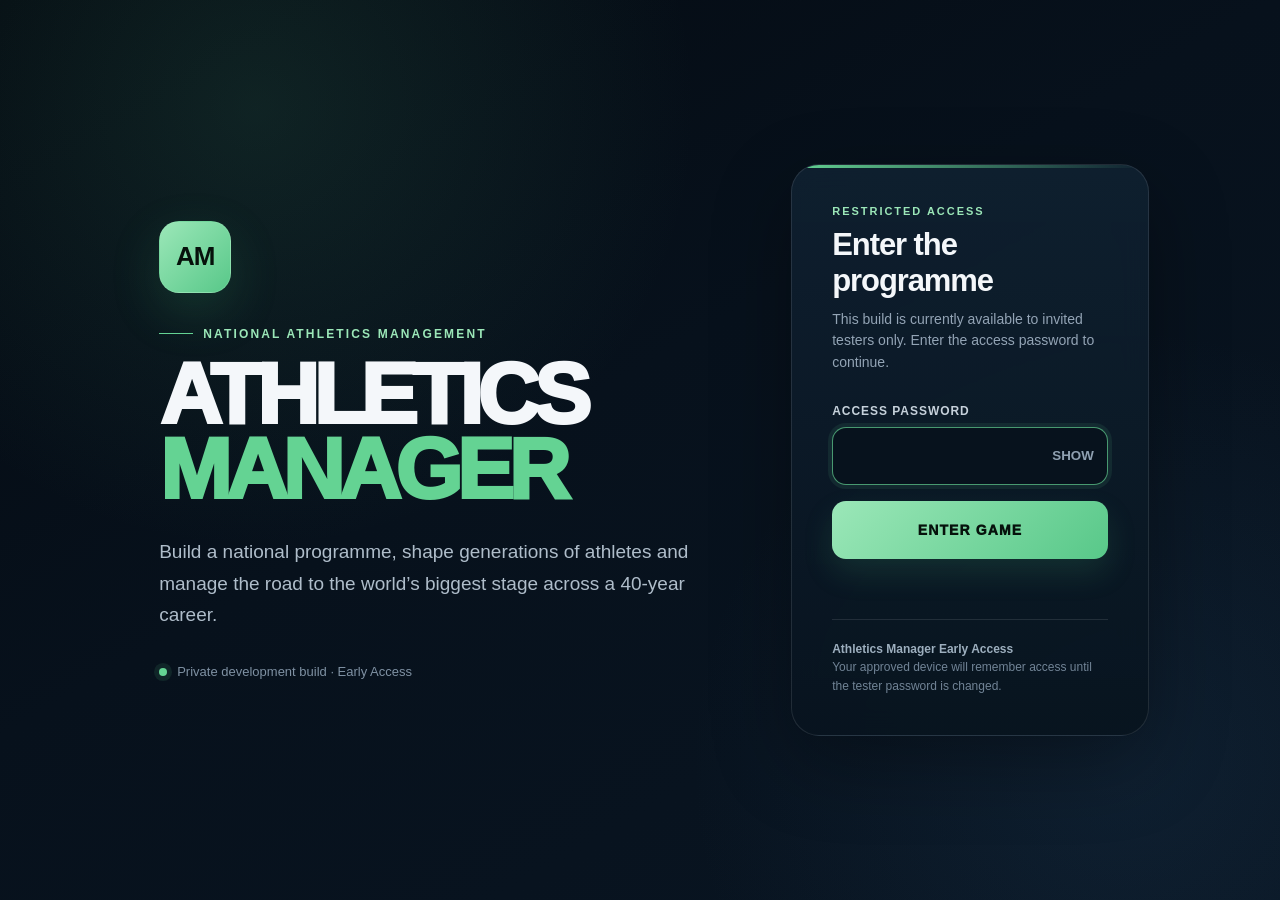
==== commit 8796974c: "Add branded early access password gate" ====
--- a/index.html
+++ b/index.html
@@ -4,73 +4,115 @@
 <meta charset="utf-8">
 <meta name="viewport" content="width=device-width,initial-scale=1,viewport-fit=cover">
 <meta name="theme-color" content="#06111d">
-<title>Athletics Manager</title>
-<meta name="application-name" content="Athletics Manager">
-<meta name="apple-mobile-web-app-title" content="Athletics Manager">
-<meta name="description" content="Athletics Manager — lead a national athletics programme across a 40-year career and ten Olympic cycles.">
-<link rel="stylesheet" href="styles/game.css?v=20260908-architecture2">
-<link rel="stylesheet" href="styles/event-2d.css?v=20260908-sprint10">
-<link rel="stylesheet" href="styles/event-2d-refinement.css?v=20260909-refine1">
-<link rel="stylesheet" href="styles/polish.css?v=20260909-polish1">
-<link rel="stylesheet" href="styles/premium-profiles.css?v=20260909-premium-profile1">
-<link rel="stylesheet" href="styles/athlete-profile-flow-fix.css?v=20260909-athlete-flow2">
-<link rel="stylesheet" href="styles/template-scenes.css?v=20260909-template-scenes1">
-<link rel="stylesheet" href="styles/flow-stability-batch.css?v=20260909-flow-stability1">
-<link rel="stylesheet" href="styles/live-event-cleanup.css?v=20260909-cleanup2">
-<link rel="stylesheet" href="styles/pretest-polish.css?v=20260909-pretest1">
-<link rel="stylesheet" href="styles/pretest-feedback.css?v=20260909-pretest1">
-<link rel="stylesheet" href="styles/event-day-reliability.css?v=20260909-reliability1">
-<link rel="stylesheet" href="styles/consolidation-v3.css?v=20260909-consolidation3">
+<meta name="robots" content="noindex,nofollow">
+<title>Athletics Manager — Early Access</title>
+<meta name="description" content="Private early access build of Athletics Manager.">
+<style>
+:root{color-scheme:dark;--bg:#050c14;--panel:#0b1724;--panel2:#0f2030;--line:rgba(255,255,255,.10);--text:#f4f7fa;--muted:#93a4b5;--accent:#64d393;--accent2:#9be7b8;--danger:#ff8f8f}
+*{box-sizing:border-box}html,body{margin:0;min-height:100%;background:var(--bg);font-family:Inter,ui-sans-serif,-apple-system,BlinkMacSystemFont,"Segoe UI",sans-serif;color:var(--text)}
+body{min-height:100svh;display:grid;place-items:center;overflow-x:hidden;background:radial-gradient(circle at 20% 12%,rgba(62,137,103,.18),transparent 34%),radial-gradient(circle at 88% 85%,rgba(42,83,120,.18),transparent 32%),linear-gradient(150deg,#040a11 0%,#07111c 45%,#091522 100%)}
+body:before{content:"";position:fixed;inset:0;pointer-events:none;opacity:.18;background-image:linear-gradient(rgba(255,255,255,.025) 1px,transparent 1px),linear-gradient(90deg,rgba(255,255,255,.025) 1px,transparent 1px);background-size:32px 32px;mask-image:linear-gradient(to bottom,black,transparent 85%)}
+.shell{width:min(1120px,100%);min-height:min(760px,100svh);padding:clamp(18px,4vw,54px);display:grid;grid-template-columns:minmax(0,1.25fr) minmax(340px,.75fr);gap:clamp(24px,5vw,72px);align-items:center}
+.hero{padding:clamp(8px,3vw,28px)}
+.mark{width:72px;height:72px;border:1px solid rgba(155,231,184,.25);border-radius:20px;display:grid;place-items:center;font-weight:900;font-size:26px;letter-spacing:-1px;color:#06110b;background:linear-gradient(135deg,#9be7b8,#58c889);box-shadow:0 18px 50px rgba(60,170,112,.20);margin-bottom:34px}
+.eyebrow{display:flex;align-items:center;gap:10px;color:var(--accent2);text-transform:uppercase;letter-spacing:.18em;font-size:12px;font-weight:800;margin-bottom:16px}.eyebrow:before{content:"";width:34px;height:1px;background:var(--accent)}
+h1{font-size:clamp(48px,7vw,86px);line-height:.88;letter-spacing:-.065em;margin:0;max-width:760px;text-transform:uppercase;font-weight:950}h1 span{display:block;color:var(--accent)}
+.hero p{max-width:610px;color:#afbdca;font-size:clamp(16px,2vw,19px);line-height:1.65;margin:28px 0 0}
+.build-note{display:flex;align-items:center;gap:10px;margin-top:34px;color:#7f91a3;font-size:13px}.dot{width:8px;height:8px;border-radius:50%;background:var(--accent);box-shadow:0 0 0 5px rgba(100,211,147,.10)}
+.card{position:relative;border:1px solid var(--line);background:linear-gradient(180deg,rgba(15,32,48,.94),rgba(8,20,31,.96));box-shadow:0 26px 80px rgba(0,0,0,.32);border-radius:28px;padding:clamp(26px,4vw,40px);overflow:hidden;backdrop-filter:blur(14px)}
+.card:before{content:"";position:absolute;top:0;left:0;right:0;height:3px;background:linear-gradient(90deg,var(--accent),transparent)}
+.card-kicker{text-transform:uppercase;letter-spacing:.18em;font-size:11px;color:var(--accent2);font-weight:850;margin-bottom:10px}.card h2{font-size:31px;letter-spacing:-.035em;margin:0 0 10px}.card-copy{margin:0 0 30px;color:var(--muted);line-height:1.55;font-size:14px}
+label{display:block;font-size:12px;font-weight:800;letter-spacing:.08em;text-transform:uppercase;color:#c6d1db;margin-bottom:9px}.input-wrap{position:relative}input{width:100%;height:58px;border:1px solid rgba(255,255,255,.12);border-radius:14px;background:#07121d;color:white;padding:0 52px 0 16px;font:inherit;font-size:17px;outline:none;transition:.2s border-color,.2s box-shadow}input:focus{border-color:rgba(100,211,147,.7);box-shadow:0 0 0 4px rgba(100,211,147,.09)}
+.peek{position:absolute;right:8px;top:8px;height:42px;min-width:42px;border:0;border-radius:10px;background:transparent;color:#8fa0b1;font-weight:800;cursor:pointer}.peek:hover{background:rgba(255,255,255,.05);color:white}
+.enter{width:100%;height:58px;margin-top:16px;border:0;border-radius:14px;background:linear-gradient(135deg,#9be7b8,#58c889);color:#06120c;font-size:14px;font-weight:950;letter-spacing:.08em;text-transform:uppercase;cursor:pointer;box-shadow:0 14px 30px rgba(69,177,117,.16);transition:.18s transform,.18s filter}.enter:hover{filter:brightness(1.05)}.enter:active{transform:translateY(1px)}.enter[disabled]{opacity:.65;cursor:wait}
+.status{min-height:22px;margin-top:14px;font-size:13px;color:var(--muted)}.status.error{color:var(--danger)}.status.success{color:var(--accent2)}
+.rule{height:1px;background:var(--line);margin:24px 0 20px}.small{color:#718496;font-size:12px;line-height:1.55}.small strong{color:#9dafbe}
+@media(max-width:800px){body{display:block}.shell{grid-template-columns:1fr;min-height:100svh;padding:28px 20px 38px;gap:28px}.hero{padding:12px 4px 0}.mark{width:60px;height:60px;border-radius:17px;font-size:22px;margin-bottom:26px}h1{font-size:clamp(50px,15vw,72px)}.hero p{font-size:16px;margin-top:22px}.build-note{margin-top:22px}.card{border-radius:22px;padding:26px 22px}.card h2{font-size:28px}}
+</style>
 </head>
 <body>
-<div id="startup" class="startup">
-  <div class="menu-wrap">
-    <section class="menu-hero"><div class="brand-mark">AM</div><div class="menu-kicker">National Athletics Management</div><div class="menu-title">ATHLETICS <span>MANAGER</span></div><p class="menu-desc">Lead a national programme across a 40-year career and ten Olympic cycles. Build the squad, staff, pathway and competition plan around each Games.</p></section>
-    <aside class="menu-side"><div><div class="page-kicker">Career</div><h2 id="careerTitle">Choose a Nation</h2><div id="saveCard" class="save-card"></div></div><div><div class="menu-actions"><button id="continueBtn" class="btn primary">CONTINUE CAREER</button><button id="newBtn" class="btn secondary">START NEW CAREER</button></div><div id="latestUpdatePanel" class="latest-update"></div></div></aside>
-  </div>
-</div>
-<div id="nationModal" class="nation-modal hidden">
- <div class="nation-dialog">
-  <div class="nation-head"><div class="page-kicker">New Career</div><h2>Choose Your Nation</h2><p>Each nation begins with its own athletics culture, resources and board pressure. You can reshape that identity over a long career; your first contract covers one four-year Olympic cycle.</p></div>
-  <div id="nationGrid" class="nation-grid"></div>
-  <div class="nation-actions"><div id="nationSelected" class="nation-selected">Select a national programme to continue.</div><button id="beginCareerBtn" class="btn primary" disabled>REVIEW JOB OFFER</button><button id="cancelNationBtn" class="btn ghost">CANCEL</button></div>
- </div>
-</div>
-<aside class="rail"><div class="rail-brand"><small id="railNation">National Programme</small><strong>ATHLETICS<br>MANAGER</strong></div><nav class="rail-nav" id="railNav"><button data-view="home" class="on">Home <span id="homeBadge"></span></button><button data-view="inbox">Inbox <span id="mailBadge" class="badge hidden">0</span></button><button data-view="squad">Squad</button><button data-view="pool">National Pool</button><button data-view="calendar">Calendar</button><button data-view="training">Training</button><button data-view="scouting">Scouting</button><button data-view="league">Summit Series</button><button data-view="rankings">Rankings</button><button data-view="olympics">Qualification</button><button id="myProfileShortcut" type="button">My Profile</button><button data-view="staff">Staff</button><button data-view="finance">Finance</button><button data-view="news">World News <span id="newsBadge" class="badge hidden">0</span></button></nav><div class="rail-spacer"></div><button id="menuBtn" class="rail-menu">MAIN MENU</button></aside>
-<main class="main"><header class="topbar"><div><div id="pageKicker" class="page-kicker">National Programme</div><div id="pageTitle" class="page-title">Performance Centre</div></div><div class="top-right"><span class="pill"><span class="save-dot"></span>AUTOSAVED</span><span id="yearPill" class="pill">YEAR 1</span><span id="weekPill" class="pill">WEEK 1</span><button id="advanceTop" class="btn primary">ADVANCE WEEK</button></div></header><div class="people-finder" id="peopleFinder"><label><input id="peopleSearch" type="search" placeholder="Search athletes, coaches or your profile…" aria-label="Search people" aria-controls="peopleResults" aria-expanded="false" autocomplete="off"></label><div id="peopleResults" class="people-results" hidden aria-label="People search results"></div></div><div class="content"><section id="home" class="view on"></section><section id="squad" class="view"></section><section id="pool" class="view"></section><section id="league" class="view"></section><section id="inbox" class="view"></section><section id="news" class="view"></section><section id="calendar" class="view"></section><section id="training" class="view"></section><section id="activities" class="view"></section><section id="scouting" class="view"></section><section id="staff" class="view"></section><section id="finance" class="view"></section><section id="competition" class="view"></section><section id="rankings" class="view"></section><section id="olympics" class="view"></section></div></main>
-<nav class="bottom-nav" id="bottomNav"><button data-view="home" class="on">HOME</button><button data-view="inbox">INBOX</button><button data-view="squad">SQUAD</button><button data-view="calendar">CALENDAR</button><button id="mobileMoreBtn" type="button" aria-expanded="false" aria-controls="mobileNavDrawer">MORE</button></nav><div id="mobileNavDrawer" class="mobile-nav-drawer" hidden><div class="mobile-nav-sheet"><div class="mobile-nav-head"><div><small>ATHLETICS MANAGER</small><strong>More</strong></div><button id="mobileNavClose" type="button" aria-label="Close menu">×</button></div><div class="mobile-nav-grid"><button data-mobile-view="pool">National Pool</button><button data-mobile-view="training">Training</button><button data-mobile-view="scouting">Scouting</button><button data-mobile-view="league">Summit Series</button><button data-mobile-view="rankings">Rankings</button><button data-mobile-view="olympics">Qualification</button><button id="mobileMyProfile" type="button">My Profile</button><button data-mobile-view="staff">Staff</button><button data-mobile-view="finance">Finance</button><button data-mobile-view="news">World News</button></div><button id="mobileMainMenu" class="mobile-main-menu" type="button">MAIN MENU</button></div></div>
-<div id="toast" class="toast"></div><dialog id="firstDay" aria-label="Your first day as Performance Director"></dialog><dialog id="homeReport" aria-labelledby="homeReportTitle"></dialog><dialog id="athleteProfile" aria-labelledby="profileName"></dialog><dialog id="managementProfile" aria-labelledby="managementName"></dialog>
-<script src="scripts/game.js?v=20260908-architecture2"></script>
-<script src="scripts/event-2d.js?v=20260908-sprint10"></script>
-<script src="scripts/sprint-expansion.js?v=20260908-update10"></script>
-<script src="scripts/event-2d-refinement.js?v=20260909-refine1"></script>
-<script src="scripts/endurance-expansion.js?v=20260909-update11"></script>
-<script src="scripts/endurance-race-refinement.js?v=20260909-endurance-race1"></script>
-<script src="scripts/track-race-overhaul-v3.js?v=20260909-track-overhaul3"></script>
-<script src="scripts/track-race-overhaul-v4.js?v=20260909-track-overhaul4"></script>
-<script src="scripts/event-ai-realism.js?v=20260909-event-ai1"></script>
-<script src="scripts/event-ai-display.js?v=20260909-event-ai-display1"></script>
-<script src="scripts/universal-live-scoreboard-v3.js?v=20260909-universal-score3"></script>
-<script src="scripts/polish.js?v=20260909-polish1"></script>
-<script src="scripts/first-15-refinement.js?v=20260909-first15r1"></script>
-<script src="scripts/squad-screen-tidy.js?v=20260909-squad-tidy3"></script>
-<script src="scripts/update-panel-tidy.js?v=20260909-five-releases"></script>
-<script src="scripts/scoreboard-instance-ownership.js?v=20260909-scoreboard-owner2"></script>
-<script src="scripts/update-panel-ordering.js?v=20260909-event-audit1"></script>
-<script src="scripts/premium-profiles.js?v=20260909-premium-profile1"></script>
-<script src="scripts/athlete-profile-flow-fix.js?v=20260909-athlete-flow4"></script>
-<script src="scripts/template-scenes.js?v=20260909-template-scenes1"></script>
-<script src="scripts/flow-stability-batch.js?v=20260909-flow-stability1"></script>
-<script src="scripts/ui-cleanup.js?v=20260909-cleanup2"></script>
-<script src="scripts/track-event-repair.js?v=20260909-cleanup2"></script>
-<script src="scripts/feedback-config.js?v=20260909-pretest1"></script>
-<script src="scripts/pretest-editorial.js?v=20260909-pretest1"></script>
-<script src="scripts/pretest-feedback.js?v=20260909-pretest1"></script>
-<script src="scripts/selection-summit-reliability.js?v=20260909-reliability2"></script>
-<script src="scripts/summit-event-unified.js?v=20260909-consolidation4"></script>
-<script src="scripts/qualification-compact-v2.js?v=20260909-consolidation3"></script>
-<script src="scripts/event-flow-v3.js?v=20260909-consolidation3"></script>
-<script src="scripts/field-dot-playback.js?v=20260909-consolidation4"></script>
-<script src="scripts/field-scoreboard-authority.js?v=20260909-consolidation4"></script>
-<script src="scripts/progression-selection-hotfix.js?v=20260909-hotfix1"></script>
-</body></html>
+<main class="shell">
+  <section class="hero" aria-label="Athletics Manager">
+    <div class="mark" aria-hidden="true">AM</div>
+    <div class="eyebrow">National Athletics Management</div>
+    <h1>Athletics <span>Manager</span></h1>
+    <p>Build a national programme, shape generations of athletes and manage the road to the world’s biggest stage across a 40-year career.</p>
+    <div class="build-note"><span class="dot"></span><span>Private development build · Early Access</span></div>
+  </section>
+
+  <section class="card" aria-labelledby="accessTitle">
+    <div class="card-kicker">Restricted Access</div>
+    <h2 id="accessTitle">Enter the programme</h2>
+    <p class="card-copy">This build is currently available to invited testers only. Enter the access password to continue.</p>
+    <form id="accessForm" novalidate>
+      <label for="accessPassword">Access Password</label>
+      <div class="input-wrap">
+        <input id="accessPassword" type="password" autocomplete="current-password" autocapitalize="none" spellcheck="false" required autofocus>
+        <button class="peek" id="peekBtn" type="button" aria-label="Show password">SHOW</button>
+      </div>
+      <button class="enter" id="enterBtn" type="submit">Enter Game</button>
+      <div id="status" class="status" aria-live="polite"></div>
+    </form>
+    <div class="rule"></div>
+    <div class="small"><strong>Athletics Manager Early Access</strong><br>Your approved device will remember access until the tester password is changed.</div>
+  </section>
+</main>
+<script>
+(function(){
+  const STORAGE_KEY='athletics_manager_access_v1';
+  const ACCESS_HASH='e56bf289bbc79aa237b0fe23e136fb59327c177de7a9b2f611cdb57b882005d1';
+  const form=document.getElementById('accessForm');
+  const input=document.getElementById('accessPassword');
+  const status=document.getElementById('status');
+  const button=document.getElementById('enterBtn');
+  const peek=document.getElementById('peekBtn');
+
+  try {
+    if(localStorage.getItem(STORAGE_KEY)===ACCESS_HASH){
+      window.location.replace('game.html');
+      return;
+    }
+  } catch(e) {}
+
+  async function sha256(value){
+    const bytes=new TextEncoder().encode(value);
+    const digest=await crypto.subtle.digest('SHA-256',bytes);
+    return Array.from(new Uint8Array(digest)).map(b=>b.toString(16).padStart(2,'0')).join('');
+  }
+
+  peek.addEventListener('click',()=>{
+    const showing=input.type==='text';
+    input.type=showing?'password':'text';
+    peek.textContent=showing?'SHOW':'HIDE';
+    peek.setAttribute('aria-label',showing?'Show password':'Hide password');
+    input.focus();
+  });
+
+  form.addEventListener('submit',async(e)=>{
+    e.preventDefault();
+    status.className='status';
+    status.textContent='Checking access…';
+    button.disabled=true;
+    try{
+      const entered=await sha256(input.value);
+      if(entered!==ACCESS_HASH){
+        status.className='status error';
+        status.textContent='Incorrect access password. Please try again.';
+        input.select();
+        return;
+      }
+      localStorage.setItem(STORAGE_KEY,ACCESS_HASH);
+      status.className='status success';
+      status.textContent='Access approved. Loading Athletics Manager…';
+      window.location.replace('game.html');
+    }catch(err){
+      status.className='status error';
+      status.textContent='Could not verify access on this device.';
+    }finally{
+      button.disabled=false;
+    }
+  });
+})();
+</script>
+</body>
+</html>
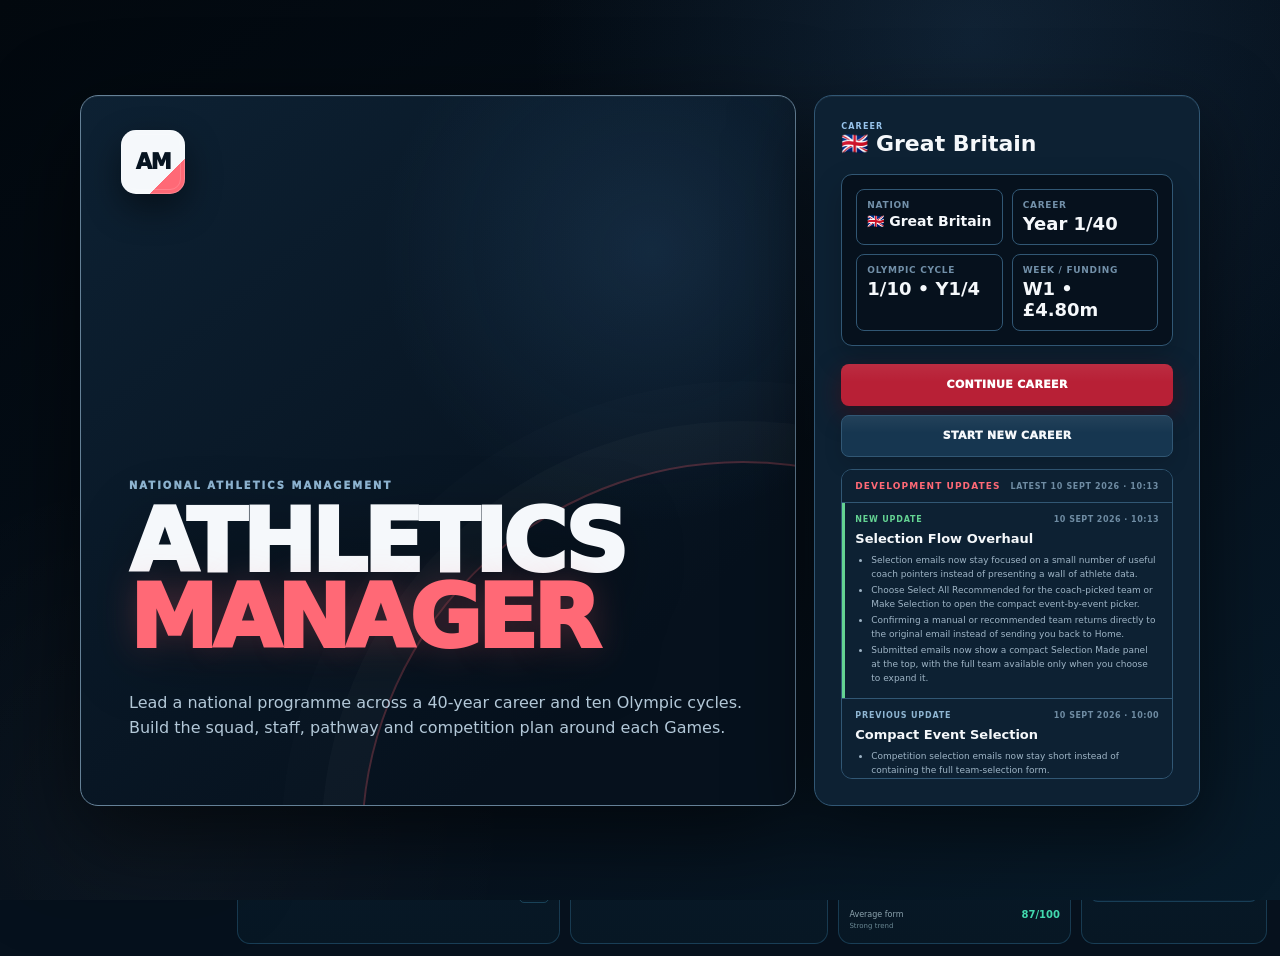
==== commit c2269db9: "Remove Early Access password page" ====
--- a/index.html
+++ b/index.html
@@ -4,115 +4,11 @@
 <meta charset="utf-8">
 <meta name="viewport" content="width=device-width,initial-scale=1,viewport-fit=cover">
 <meta name="theme-color" content="#06111d">
-<meta name="robots" content="noindex,nofollow">
-<title>Athletics Manager — Early Access</title>
-<meta name="description" content="Private early access build of Athletics Manager.">
-<style>
-:root{color-scheme:dark;--bg:#050c14;--panel:#0b1724;--panel2:#0f2030;--line:rgba(255,255,255,.10);--text:#f4f7fa;--muted:#93a4b5;--accent:#64d393;--accent2:#9be7b8;--danger:#ff8f8f}
-*{box-sizing:border-box}html,body{margin:0;min-height:100%;background:var(--bg);font-family:Inter,ui-sans-serif,-apple-system,BlinkMacSystemFont,"Segoe UI",sans-serif;color:var(--text)}
-body{min-height:100svh;display:grid;place-items:center;overflow-x:hidden;background:radial-gradient(circle at 20% 12%,rgba(62,137,103,.18),transparent 34%),radial-gradient(circle at 88% 85%,rgba(42,83,120,.18),transparent 32%),linear-gradient(150deg,#040a11 0%,#07111c 45%,#091522 100%)}
-body:before{content:"";position:fixed;inset:0;pointer-events:none;opacity:.18;background-image:linear-gradient(rgba(255,255,255,.025) 1px,transparent 1px),linear-gradient(90deg,rgba(255,255,255,.025) 1px,transparent 1px);background-size:32px 32px;mask-image:linear-gradient(to bottom,black,transparent 85%)}
-.shell{width:min(1120px,100%);min-height:min(760px,100svh);padding:clamp(18px,4vw,54px);display:grid;grid-template-columns:minmax(0,1.25fr) minmax(340px,.75fr);gap:clamp(24px,5vw,72px);align-items:center}
-.hero{padding:clamp(8px,3vw,28px)}
-.mark{width:72px;height:72px;border:1px solid rgba(155,231,184,.25);border-radius:20px;display:grid;place-items:center;font-weight:900;font-size:26px;letter-spacing:-1px;color:#06110b;background:linear-gradient(135deg,#9be7b8,#58c889);box-shadow:0 18px 50px rgba(60,170,112,.20);margin-bottom:34px}
-.eyebrow{display:flex;align-items:center;gap:10px;color:var(--accent2);text-transform:uppercase;letter-spacing:.18em;font-size:12px;font-weight:800;margin-bottom:16px}.eyebrow:before{content:"";width:34px;height:1px;background:var(--accent)}
-h1{font-size:clamp(48px,7vw,86px);line-height:.88;letter-spacing:-.065em;margin:0;max-width:760px;text-transform:uppercase;font-weight:950}h1 span{display:block;color:var(--accent)}
-.hero p{max-width:610px;color:#afbdca;font-size:clamp(16px,2vw,19px);line-height:1.65;margin:28px 0 0}
-.build-note{display:flex;align-items:center;gap:10px;margin-top:34px;color:#7f91a3;font-size:13px}.dot{width:8px;height:8px;border-radius:50%;background:var(--accent);box-shadow:0 0 0 5px rgba(100,211,147,.10)}
-.card{position:relative;border:1px solid var(--line);background:linear-gradient(180deg,rgba(15,32,48,.94),rgba(8,20,31,.96));box-shadow:0 26px 80px rgba(0,0,0,.32);border-radius:28px;padding:clamp(26px,4vw,40px);overflow:hidden;backdrop-filter:blur(14px)}
-.card:before{content:"";position:absolute;top:0;left:0;right:0;height:3px;background:linear-gradient(90deg,var(--accent),transparent)}
-.card-kicker{text-transform:uppercase;letter-spacing:.18em;font-size:11px;color:var(--accent2);font-weight:850;margin-bottom:10px}.card h2{font-size:31px;letter-spacing:-.035em;margin:0 0 10px}.card-copy{margin:0 0 30px;color:var(--muted);line-height:1.55;font-size:14px}
-label{display:block;font-size:12px;font-weight:800;letter-spacing:.08em;text-transform:uppercase;color:#c6d1db;margin-bottom:9px}.input-wrap{position:relative}input{width:100%;height:58px;border:1px solid rgba(255,255,255,.12);border-radius:14px;background:#07121d;color:white;padding:0 52px 0 16px;font:inherit;font-size:17px;outline:none;transition:.2s border-color,.2s box-shadow}input:focus{border-color:rgba(100,211,147,.7);box-shadow:0 0 0 4px rgba(100,211,147,.09)}
-.peek{position:absolute;right:8px;top:8px;height:42px;min-width:42px;border:0;border-radius:10px;background:transparent;color:#8fa0b1;font-weight:800;cursor:pointer}.peek:hover{background:rgba(255,255,255,.05);color:white}
-.enter{width:100%;height:58px;margin-top:16px;border:0;border-radius:14px;background:linear-gradient(135deg,#9be7b8,#58c889);color:#06120c;font-size:14px;font-weight:950;letter-spacing:.08em;text-transform:uppercase;cursor:pointer;box-shadow:0 14px 30px rgba(69,177,117,.16);transition:.18s transform,.18s filter}.enter:hover{filter:brightness(1.05)}.enter:active{transform:translateY(1px)}.enter[disabled]{opacity:.65;cursor:wait}
-.status{min-height:22px;margin-top:14px;font-size:13px;color:var(--muted)}.status.error{color:var(--danger)}.status.success{color:var(--accent2)}
-.rule{height:1px;background:var(--line);margin:24px 0 20px}.small{color:#718496;font-size:12px;line-height:1.55}.small strong{color:#9dafbe}
-@media(max-width:800px){body{display:block}.shell{grid-template-columns:1fr;min-height:100svh;padding:28px 20px 38px;gap:28px}.hero{padding:12px 4px 0}.mark{width:60px;height:60px;border-radius:17px;font-size:22px;margin-bottom:26px}h1{font-size:clamp(50px,15vw,72px)}.hero p{font-size:16px;margin-top:22px}.build-note{margin-top:22px}.card{border-radius:22px;padding:26px 22px}.card h2{font-size:28px}}
-</style>
+<title>Athletics Manager</title>
+<meta name="description" content="Athletics Manager — national athletics management game.">
+<meta http-equiv="refresh" content="0;url=game.html">
 </head>
 <body>
-<main class="shell">
-  <section class="hero" aria-label="Athletics Manager">
-    <div class="mark" aria-hidden="true">AM</div>
-    <div class="eyebrow">National Athletics Management</div>
-    <h1>Athletics <span>Manager</span></h1>
-    <p>Build a national programme, shape generations of athletes and manage the road to the world’s biggest stage across a 40-year career.</p>
-    <div class="build-note"><span class="dot"></span><span>Private development build · Early Access</span></div>
-  </section>
-
-  <section class="card" aria-labelledby="accessTitle">
-    <div class="card-kicker">Restricted Access</div>
-    <h2 id="accessTitle">Enter the programme</h2>
-    <p class="card-copy">This build is currently available to invited testers only. Enter the access password to continue.</p>
-    <form id="accessForm" novalidate>
-      <label for="accessPassword">Access Password</label>
-      <div class="input-wrap">
-        <input id="accessPassword" type="password" autocomplete="current-password" autocapitalize="none" spellcheck="false" required autofocus>
-        <button class="peek" id="peekBtn" type="button" aria-label="Show password">SHOW</button>
-      </div>
-      <button class="enter" id="enterBtn" type="submit">Enter Game</button>
-      <div id="status" class="status" aria-live="polite"></div>
-    </form>
-    <div class="rule"></div>
-    <div class="small"><strong>Athletics Manager Early Access</strong><br>Your approved device will remember access until the tester password is changed.</div>
-  </section>
-</main>
-<script>
-(function(){
-  const STORAGE_KEY='athletics_manager_access_v1';
-  const ACCESS_HASH='e56bf289bbc79aa237b0fe23e136fb59327c177de7a9b2f611cdb57b882005d1';
-  const form=document.getElementById('accessForm');
-  const input=document.getElementById('accessPassword');
-  const status=document.getElementById('status');
-  const button=document.getElementById('enterBtn');
-  const peek=document.getElementById('peekBtn');
-
-  try {
-    if(localStorage.getItem(STORAGE_KEY)===ACCESS_HASH){
-      window.location.replace('game.html');
-      return;
-    }
-  } catch(e) {}
-
-  async function sha256(value){
-    const bytes=new TextEncoder().encode(value);
-    const digest=await crypto.subtle.digest('SHA-256',bytes);
-    return Array.from(new Uint8Array(digest)).map(b=>b.toString(16).padStart(2,'0')).join('');
-  }
-
-  peek.addEventListener('click',()=>{
-    const showing=input.type==='text';
-    input.type=showing?'password':'text';
-    peek.textContent=showing?'SHOW':'HIDE';
-    peek.setAttribute('aria-label',showing?'Show password':'Hide password');
-    input.focus();
-  });
-
-  form.addEventListener('submit',async(e)=>{
-    e.preventDefault();
-    status.className='status';
-    status.textContent='Checking access…';
-    button.disabled=true;
-    try{
-      const entered=await sha256(input.value);
-      if(entered!==ACCESS_HASH){
-        status.className='status error';
-        status.textContent='Incorrect access password. Please try again.';
-        input.select();
-        return;
-      }
-      localStorage.setItem(STORAGE_KEY,ACCESS_HASH);
-      status.className='status success';
-      status.textContent='Access approved. Loading Athletics Manager…';
-      window.location.replace('game.html');
-    }catch(err){
-      status.className='status error';
-      status.textContent='Could not verify access on this device.';
-    }finally{
-      button.disabled=false;
-    }
-  });
-})();
-</script>
+<script>window.location.replace('game.html');</script>
 </body>
-</html>+</html>
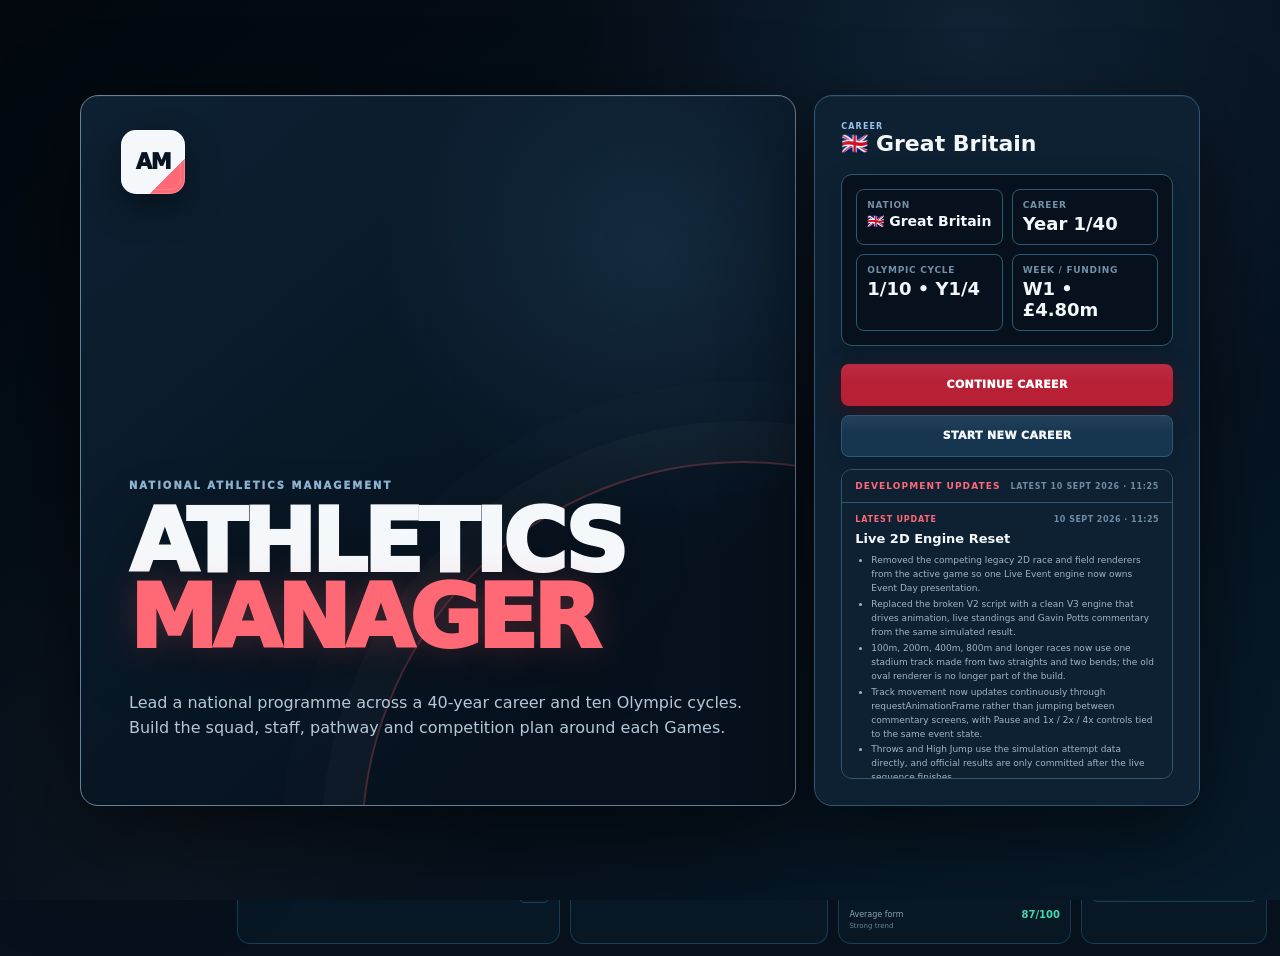
==== commit d2014abb: "Stop creating a default career for new players" ====
--- a/index.html
+++ b/index.html
@@ -6,6 +6,11 @@
 <meta name="theme-color" content="#06111d">
 <title>Athletics Manager</title>
 <meta name="description" content="Athletics Manager — national athletics management game.">
+<script>
+try{
+  sessionStorage.setItem('am_had_career_save_at_entry',localStorage.getItem('rto_full_game_v1')?'1':'0');
+}catch(_){ }
+</script>
 <meta http-equiv="refresh" content="0;url=game.html">
 </head>
 <body>
